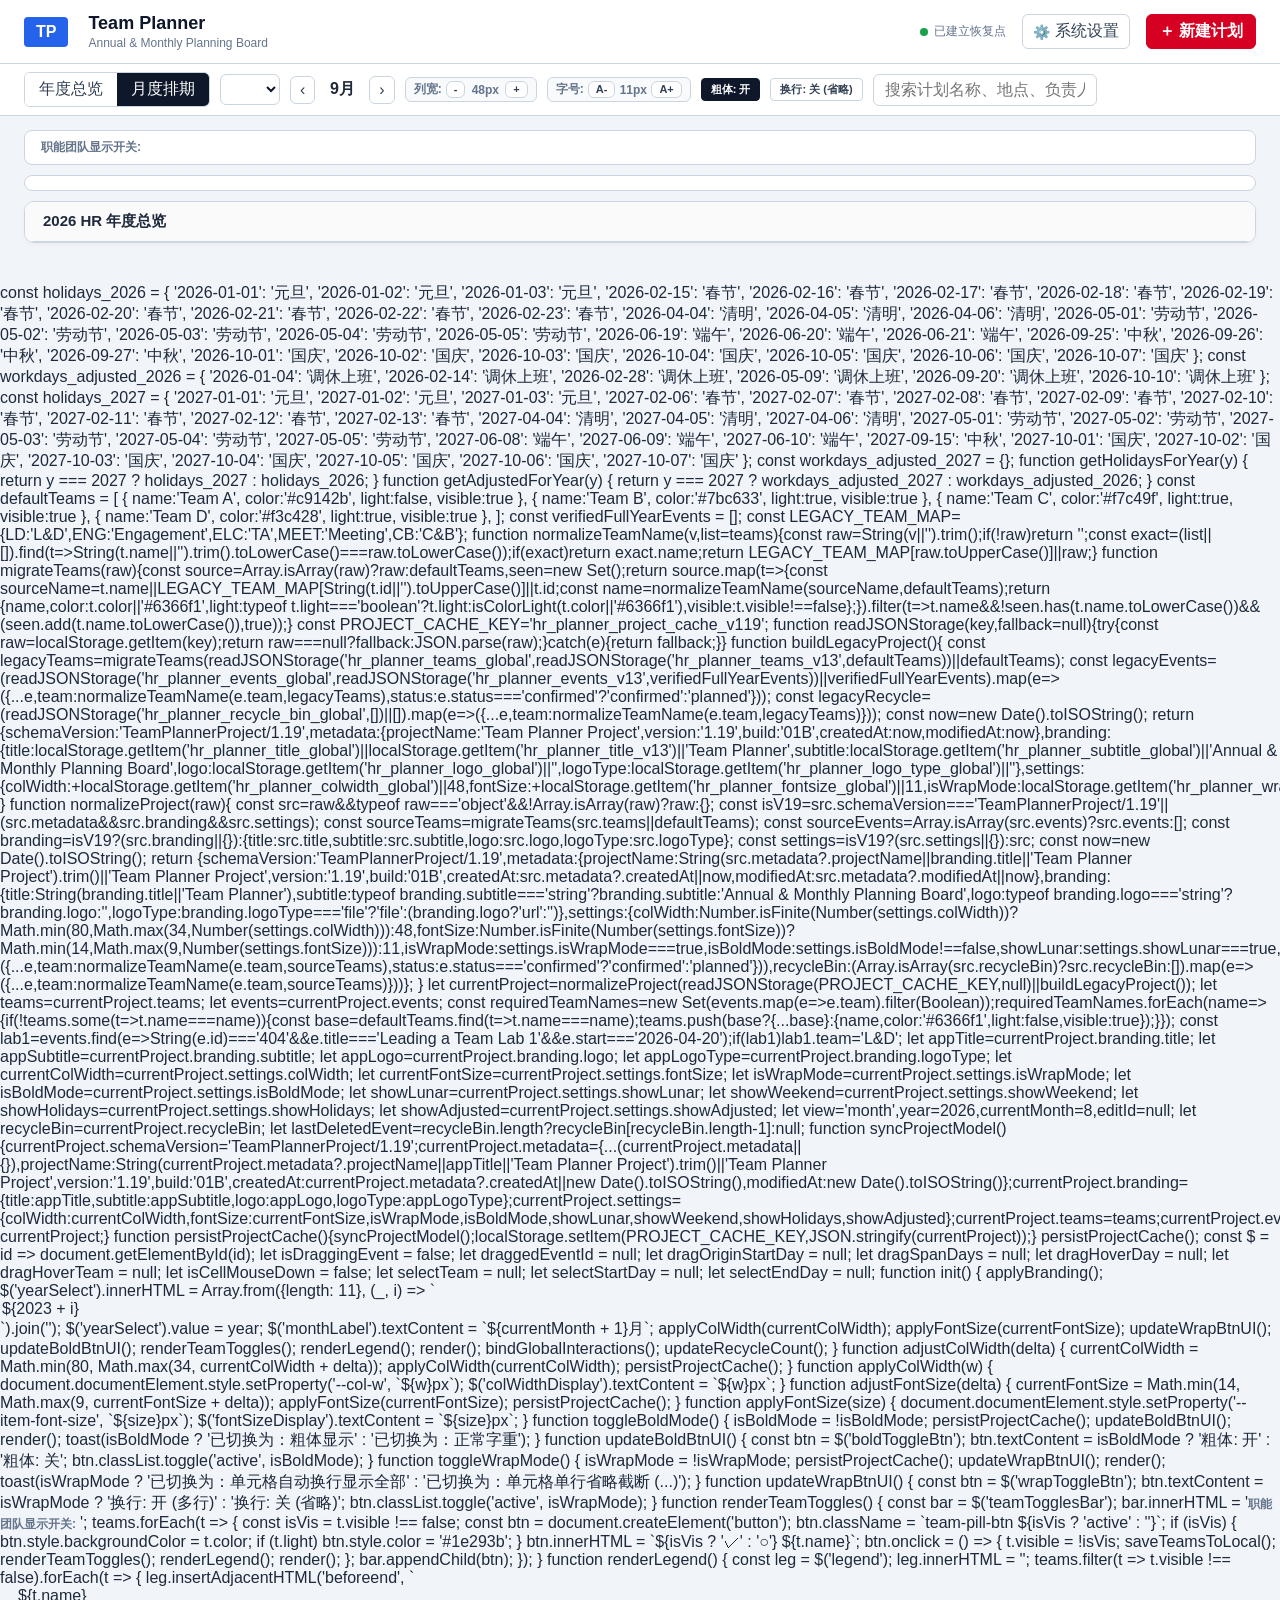
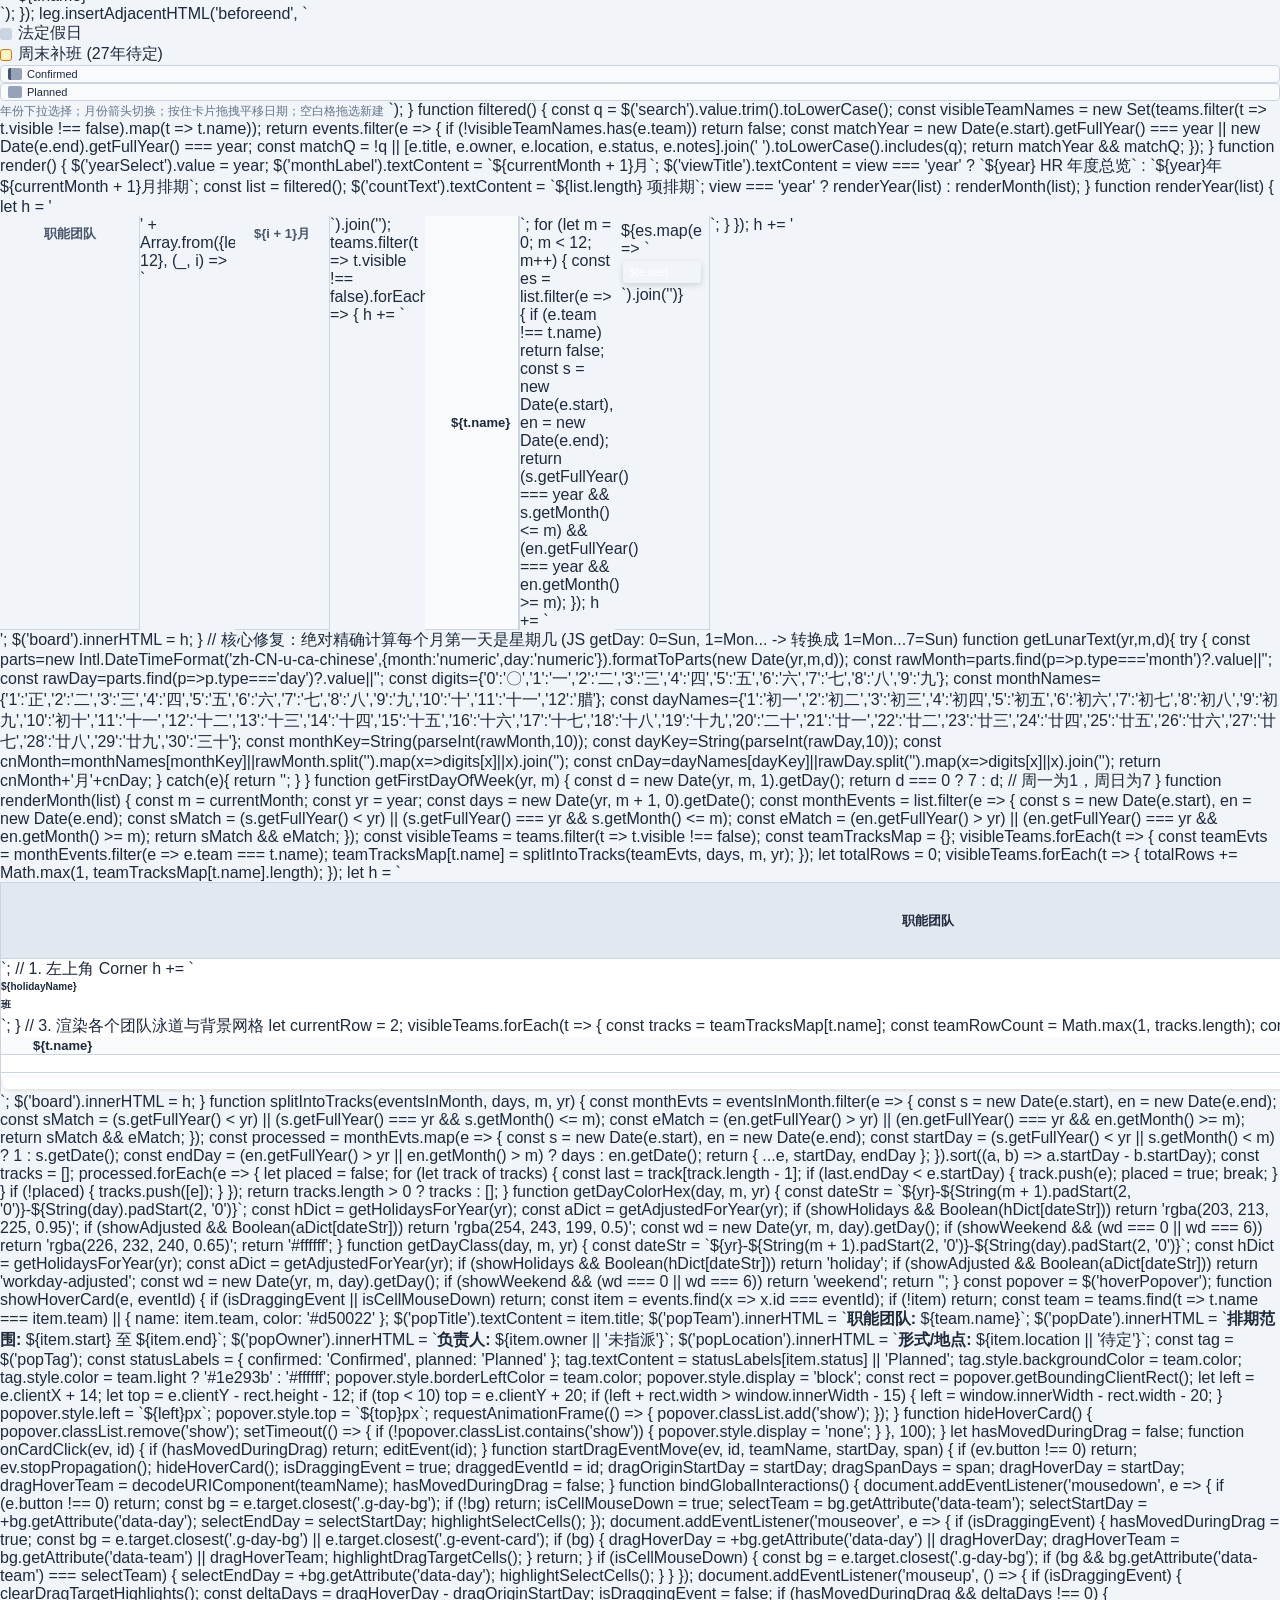
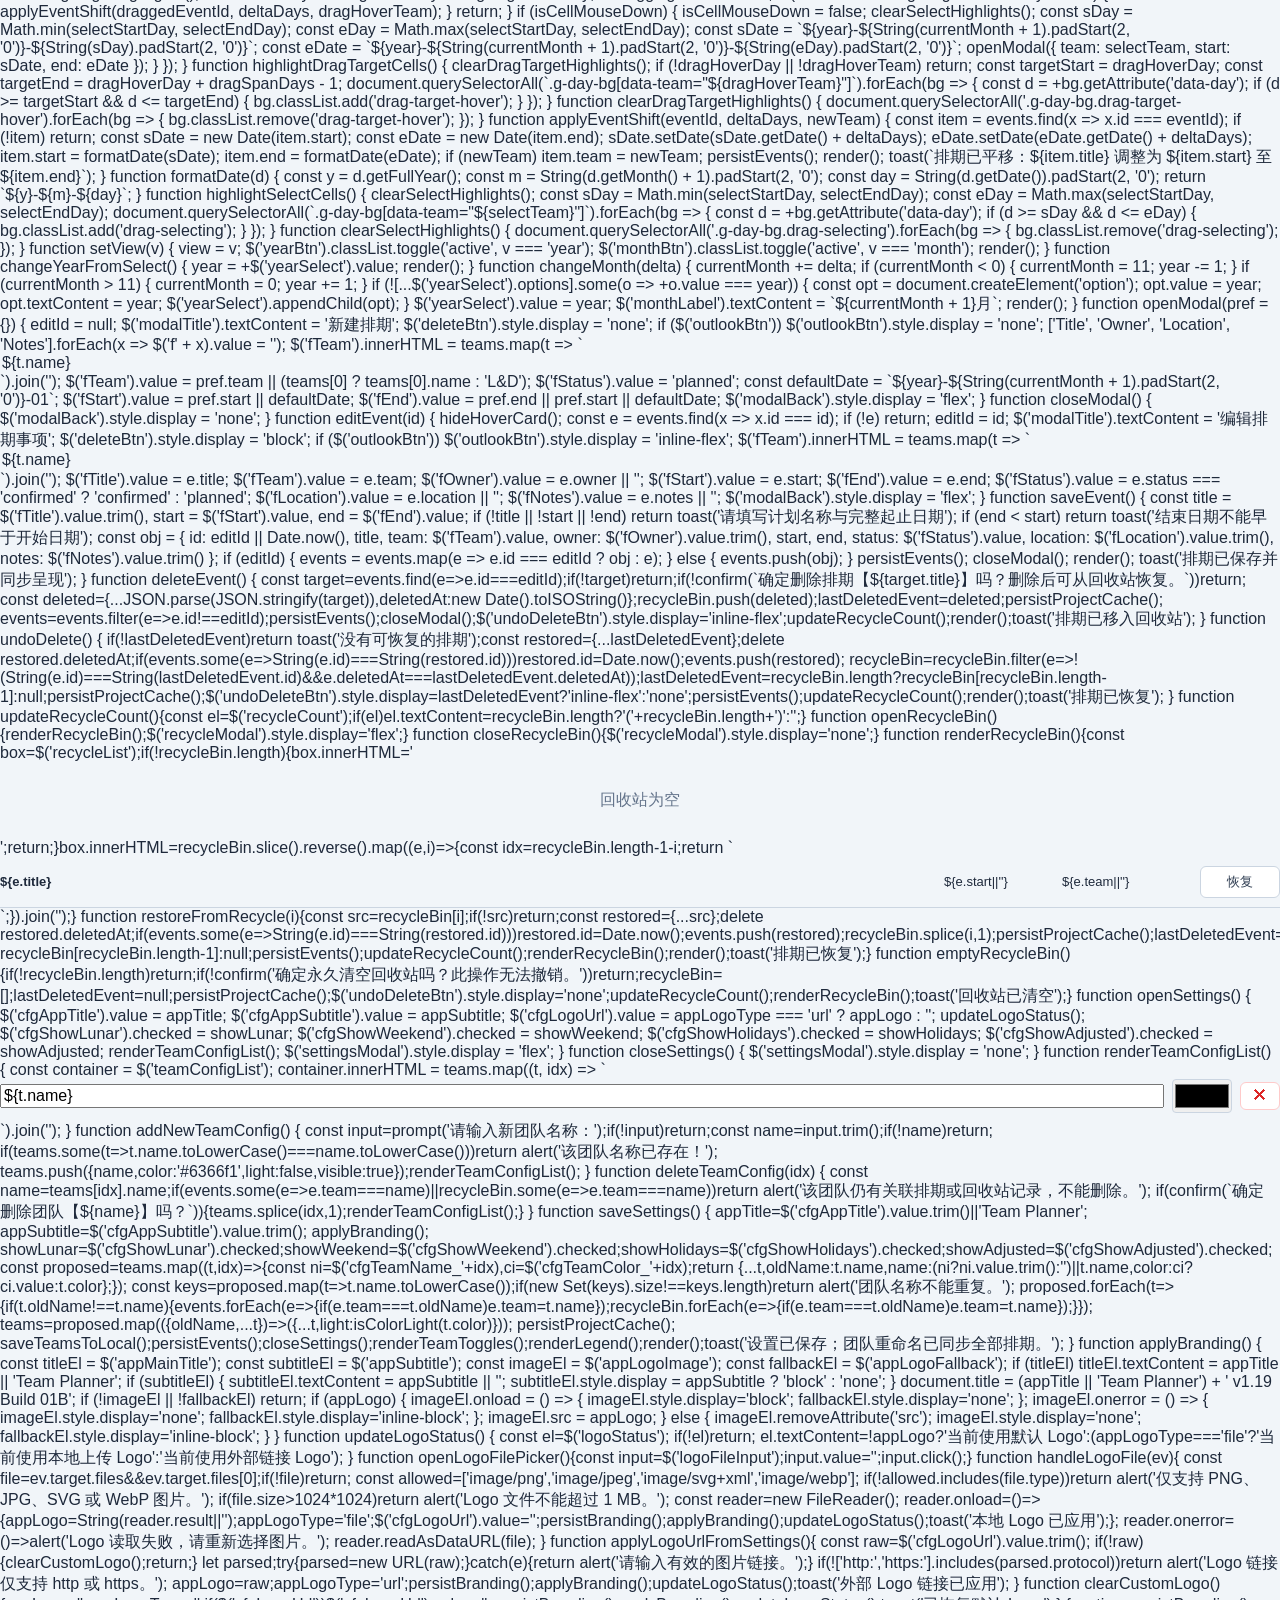
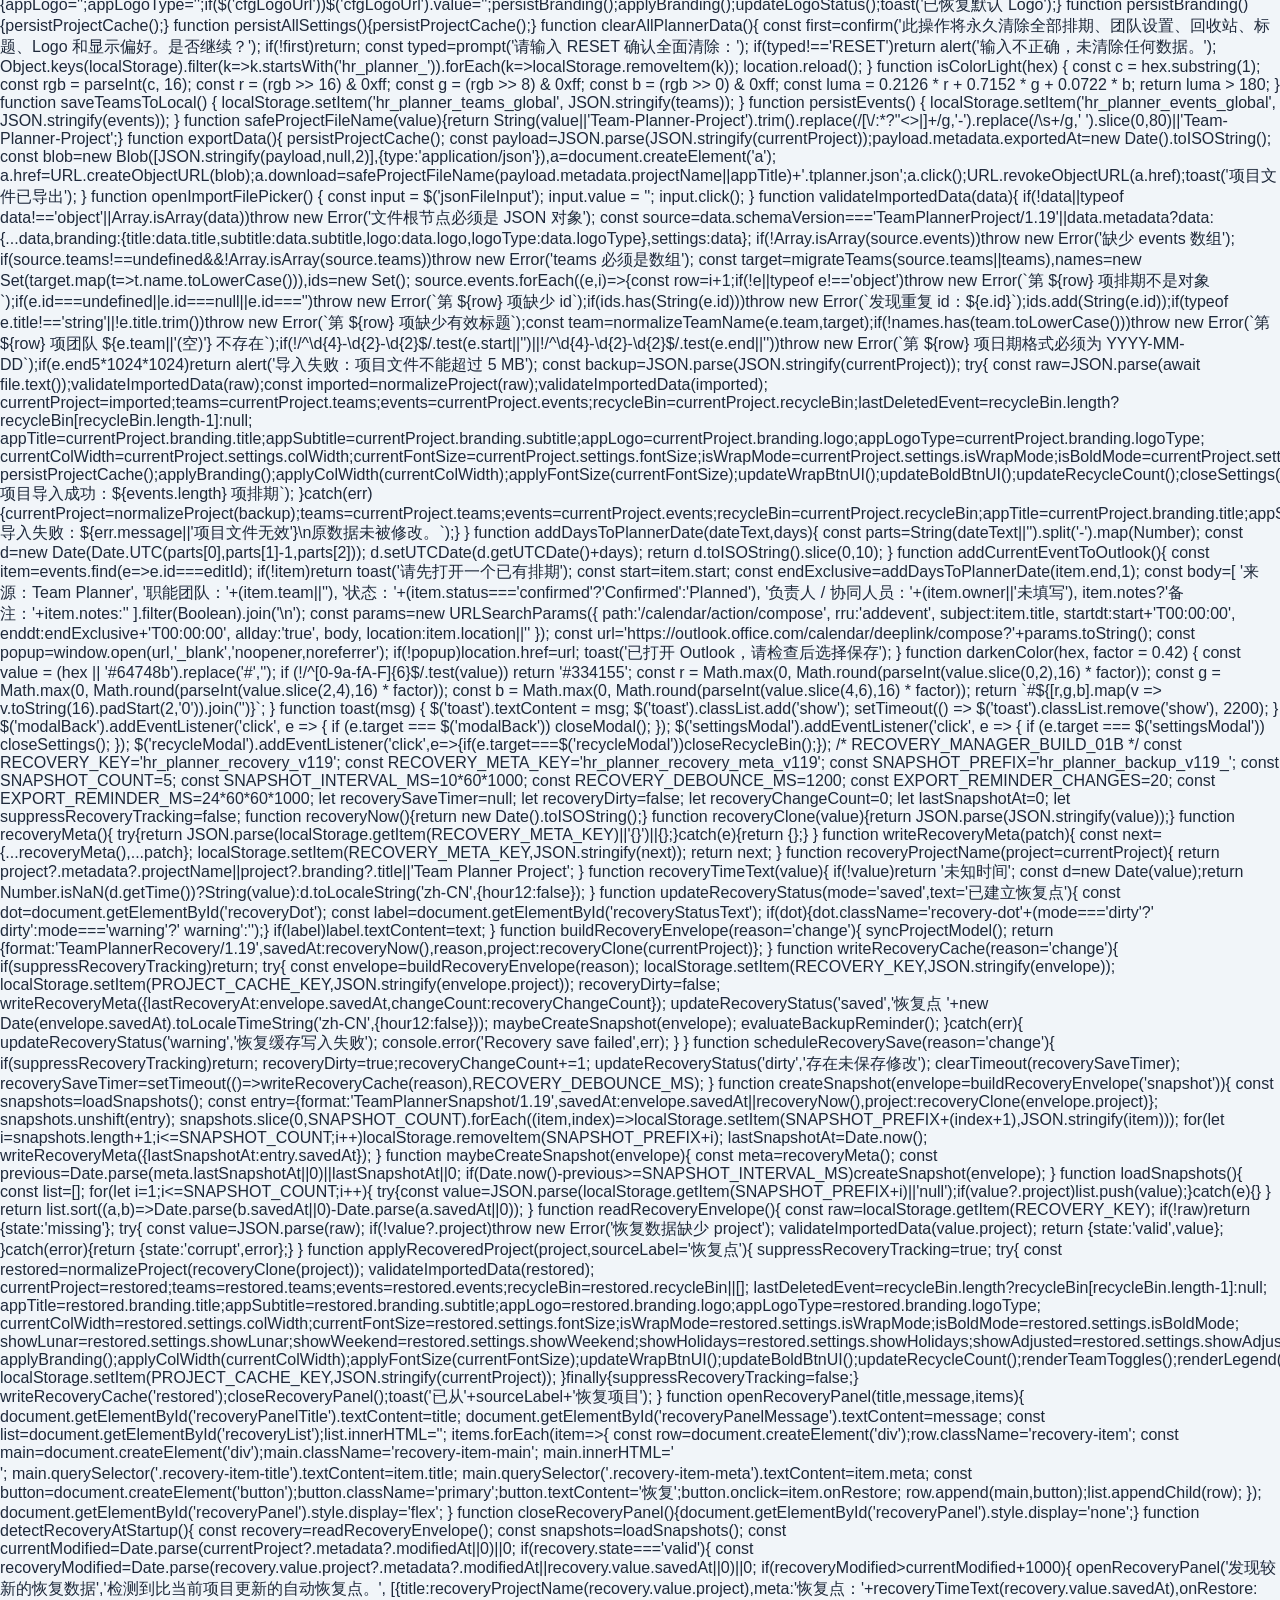
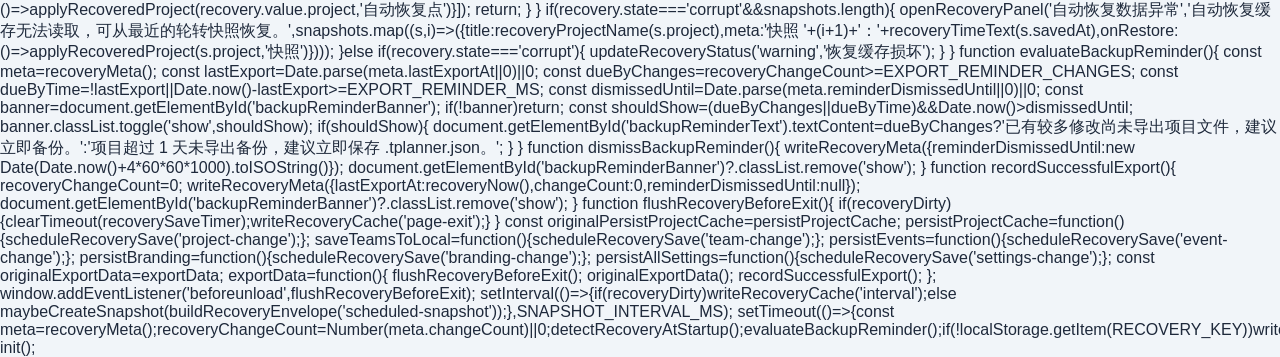
==== index_v1.19_build01b.html @ bd6501ac "chore: extract styles and scripts to styles.css and app.js; prepare incremental migration" ====
<!DOCTYPE html>
<html lang="zh-CN">
<head>
<meta charset="UTF-8" />
<meta name="viewport" content="width=device-width, initial-scale=1.0" />
<title>Team Planner v1.19 Build 01B</title>
  <link rel="stylesheet" href="styles.css">
</head>
<body>

<header>
  <div class="logo-box" id="appLogoBox">
    <img id="appLogoImage" alt="Planner Logo" style="display:none" />
    <span id="appLogoFallback" style="background:#2563eb;color:white;font-weight:800;padding:6px 12px;border-radius:4px">TP</span>
  </div>
  <div class="header-title-box">
    <div class="title" id="appMainTitle">Team Planner</div>
    <div class="subtitle" id="appSubtitle">Annual & Monthly Planning Board</div>
  </div>
  <div class="spacer"></div>
  <div class="recovery-status" id="recoveryStatus" title="浏览器恢复缓存状态">
    <span class="recovery-dot" id="recoveryDot"></span>
    <span id="recoveryStatusText">已建立恢复点</span>
  </div>
  <button id="undoDeleteBtn" class="icon-btn" onclick="undoDelete()" style="display:none">↩ 撤销删除</button>
  <button class="icon-btn" onclick="openSettings()"><span style="font-size:14px">⚙️</span> 系统设置</button>
  <button class="primary" onclick="openModal()">＋ 新建计划</button>
</header>

<div class="toolbar">
  <div class="seg">
    <button id="yearBtn" onclick="setView('year')">年度总览</button>
    <button id="monthBtn" class="active" onclick="setView('month')">月度排期</button>
  </div>
  <select id="yearSelect" class="year-select" onchange="changeYearFromSelect()"></select>
  <div class="nav-month">
    <button onclick="changeMonth(-1)" title="上一个月">‹</button>
    <span id="monthLabel">9月</span>
    <button onclick="changeMonth(1)" title="下一个月">›</button>
  </div>

  <!-- 1. 列宽微调 -->
  <div class="ctrl-pill" title="调整每天的列宽度">
    <span>列宽:</span>
    <button class="ctrl-btn" onclick="adjustColWidth(-4)">-</button>
    <span id="colWidthDisplay" style="min-width:32px;text-align:center">48px</span>
    <button class="ctrl-btn" onclick="adjustColWidth(4)">+</button>
  </div>

  <!-- 2. 字号微调 -->
  <div class="ctrl-pill" title="调整文字字号">
    <span>字号:</span>
    <button class="ctrl-btn" onclick="adjustFontSize(-1)">A-</button>
    <span id="fontSizeDisplay" style="min-width:28px;text-align:center">11px</span>
    <button class="ctrl-btn" onclick="adjustFontSize(1)">A+</button>
  </div>

  <!-- 3. 粗体开关 -->
  <button id="boldToggleBtn" class="toggle-btn active" onclick="toggleBoldMode()" title="切换排期文字粗体或正常字重">
    粗体: 开
  </button>

  <!-- 4. 换行模式开关 -->
  <button id="wrapToggleBtn" class="toggle-btn" onclick="toggleWrapMode()" title="切换单行省略截断还是多行完整显示">
    换行: 关 (省略)
  </button>

  <input id="search" class="search" placeholder="搜索计划名称、地点、负责人……" oninput="render()" />
  <div class="spacer"></div>
</div>

<div class="recovery-banner" id="backupReminderBanner">
  <span id="backupReminderText">建议导出项目文件，防止清理浏览器数据后无法恢复。</span>
  <button type="button" onclick="exportData()">立即备份</button>
  <button type="button" onclick="dismissBackupReminder()">稍后提醒</button>
</div>
<main>
  <div class="team-toggles-bar" id="teamTogglesBar">
    <span class="toggle-title">职能团队显示开关:</span>
  </div>

  <div class="legend" id="legend"></div>

  <section class="card">
    <div class="card-head">
      <h2 id="viewTitle">2026 HR 年度总览</h2>
      <small id="countText"></small>
    </div>
    <div id="board"></div>
  </section>

</main>

<div id="hoverPopover">
  <div class="popover-title" id="popTitle"></div>
  <div class="popover-meta">
    <span id="popTeam"></span>
    <span id="popDate"></span>
    <span id="popOwner"></span>
    <span id="popLocation"></span>
    <div id="popTag" class="popover-tag"></div>
  </div>
</div>

<div class="modal-back" id="modalBack">
  <div class="modal">
    <h3 id="modalTitle">新建排期</h3>
    <div class="form-grid">
      <div class="field full"><label>事项名称 *</label><input id="fTitle" placeholder="如 Training Plan A" /></div>
      <div class="field"><label>职能团队 *</label><select id="fTeam"></select></div>
      <div class="field"><label>负责人 / 协同人员 (悬停气泡中查看)</label><input id="fOwner" placeholder="如 张三 / 李四 / John" /></div>
      <div class="field"><label>开始日期 *</label><input id="fStart" type="date" /></div>
      <div class="field"><label>结束日期 *</label><input id="fEnd" type="date" /></div>
      <div class="field"><label>状态</label>
        <select id="fStatus">
          <option value="planned">Planned</option>
          <option value="confirmed">Confirmed</option>
        </select>
      </div>
      <div class="field"><label>地点 / 形式</label><input id="fLocation" placeholder="Office / Virtual" /></div>
      <div class="field full"><label>备注详细</label><textarea id="fNotes" rows="3" placeholder="添加补充说明..."></textarea></div>
    </div>
    <div class="actions">
      <button id="deleteBtn" class="danger" onclick="deleteEvent()" style="margin-right:auto;display:none">删除此排期</button>
      <button id="outlookBtn" onclick="addCurrentEventToOutlook()" style="display:none">📅 添加到 Outlook</button>
      <button onclick="closeModal()">取消</button>
      <button class="primary" onclick="saveEvent()">保存</button>
    </div>
  </div>
</div>

<div class="modal-back" id="settingsModal">
  <div class="modal" style="width:min(680px,94vw)">
    <h3>⚙️ 全局与团队设置中心</h3>
    
    <div class="settings-section">
      <div class="settings-title">基础配置</div>
      <div class="field full">
        <label>系统看板标题</label>
        <input id="cfgAppTitle" value="Team Planner" placeholder="例如 Team Planner" />
      </div>
      <div class="field full">
        <label>副标题</label>
        <input id="cfgAppSubtitle" value="Annual & Monthly Planning Board" placeholder="可留空" />
      </div>
      <div class="field full">
        <label>Logo 外部图片链接</label>
        <div style="display:flex;gap:8px;align-items:center">
          <input id="cfgLogoUrl" type="url" placeholder="https://example.com/logo.png" style="flex:1" />
          <button type="button" onclick="applyLogoUrlFromSettings()">应用链接</button>
        </div>
      </div>
      <div class="field full">
        <label>或上传本地 Logo（PNG / JPG / SVG / WebP，最大 1 MB）</label>
        <div style="display:flex;gap:8px;align-items:center;flex-wrap:wrap">
          <button type="button" onclick="openLogoFilePicker()">选择本地图片</button>
          <button type="button" onclick="clearCustomLogo()">恢复默认 Logo</button>
          <span id="logoStatus" style="font-size:12px;color:var(--muted)">当前使用默认 Logo</span>
          <input id="logoFileInput" type="file" accept="image/png,image/jpeg,image/svg+xml,image/webp" style="display:none" onchange="handleLogoFile(event)" />
        </div>
      </div>
    </div>

    <div class="settings-section">
      <div class="settings-title">日历增强配置</div>
      <label class="setting-check-row"><span>显示农历（月度视图）</span><input id="cfgShowLunar" type="checkbox" /></label>
      <label class="setting-check-row"><span>显示周末灰色背景</span><input id="cfgShowWeekend" type="checkbox" /></label>
      <label class="setting-check-row"><span>显示中国法定假日</span><input id="cfgShowHolidays" type="checkbox" /></label>
      <label class="setting-check-row"><span>显示调休工作日</span><input id="cfgShowAdjusted" type="checkbox" /></label>
    </div>
    <div class="settings-section">
      <div class="settings-title">职能团队管理 (可重命名团队、调整色彩)</div>
      <div id="teamConfigList"></div>
      <button onclick="addNewTeamConfig()" style="margin-top:8px;font-size:12px">＋ 添加新职能团队</button>
    </div>

    <div class="settings-section">
      <div class="settings-title">数据维护</div>
      <div style="display:flex;gap:10px;align-items:center;flex-wrap:wrap">
        <button onclick="exportData()">导出项目 (.tplanner.json)</button>
        <button onclick="openImportFilePicker()">导入项目 (.json / .tplanner.json)</button>
        <button onclick="openRecycleBin()">回收站 <span id="recycleCount"></span></button>
        <button class="danger" onclick="clearAllPlannerData()">全面清除数据 / 恢复初始状态</button>
        <input id="jsonFileInput" type="file" accept="application/json,.json,.tplanner.json" style="display:none" onchange="importJSONFile(event)" />
      </div>
    </div>
    <div class="settings-section">
      <div class="settings-title">版本更新</div>
      <div style="font-size:12px;color:var(--muted);line-height:1.7">
        <b>v1.19 Build 01B</b>：增加自动恢复、5 份轮转快照、备份提醒与恢复中心。
      </div>
    </div>
    <div class="actions">
      <button onclick="closeSettings()">取消</button>
      <button class="primary" onclick="saveSettings()">保存并生效</button>
    </div>
  </div>
</div>

<div class="modal-back" id="recycleModal"><div class="modal" style="width:min(760px,94vw)"><h3>🗑️ 排期回收站</h3><div id="recycleList"></div><div class="actions"><button class="danger" onclick="emptyRecycleBin()">清空回收站</button><button class="primary" onclick="closeRecycleBin()">关闭</button></div></div></div><div class="toast" id="toast"></div>
<div class="recovery-panel" id="recoveryPanel">
  <div class="recovery-dialog">
    <h3 id="recoveryPanelTitle">恢复中心</h3>
    <p id="recoveryPanelMessage"></p>
    <div id="recoveryList"></div>
    <div class="actions">
      <button id="recoveryIgnoreBtn" onclick="closeRecoveryPanel()">继续使用当前数据</button>
    </div>
  </div>
</div>

<!-- INLINE SCRIPT MOVED TO app.js -->
const holidays_2026 = {
  '2026-01-01': '元旦', '2026-01-02': '元旦', '2026-01-03': '元旦',
  '2026-02-15': '春节', '2026-02-16': '春节', '2026-02-17': '春节', '2026-02-18': '春节',
  '2026-02-19': '春节', '2026-02-20': '春节', '2026-02-21': '春节', '2026-02-22': '春节', '2026-02-23': '春节',
  '2026-04-04': '清明', '2026-04-05': '清明', '2026-04-06': '清明',
  '2026-05-01': '劳动节', '2026-05-02': '劳动节', '2026-05-03': '劳动节', '2026-05-04': '劳动节', '2026-05-05': '劳动节',
  '2026-06-19': '端午', '2026-06-20': '端午', '2026-06-21': '端午',
  '2026-09-25': '中秋', '2026-09-26': '中秋', '2026-09-27': '中秋',
  '2026-10-01': '国庆', '2026-10-02': '国庆', '2026-10-03': '国庆', '2026-10-04': '国庆',
  '2026-10-05': '国庆', '2026-10-06': '国庆', '2026-10-07': '国庆'
};

const workdays_adjusted_2026 = {
  '2026-01-04': '调休上班',
  '2026-02-14': '调休上班', '2026-02-28': '调休上班',
  '2026-05-09': '调休上班',
  '2026-09-20': '调休上班',
  '2026-10-10': '调休上班'
};

const holidays_2027 = {
  '2027-01-01': '元旦', '2027-01-02': '元旦', '2027-01-03': '元旦',
  '2027-02-06': '春节', '2027-02-07': '春节', '2027-02-08': '春节', '2027-02-09': '春节',
  '2027-02-10': '春节', '2027-02-11': '春节', '2027-02-12': '春节', '2027-02-13': '春节',
  '2027-04-04': '清明', '2027-04-05': '清明', '2027-04-06': '清明',
  '2027-05-01': '劳动节', '2027-05-02': '劳动节', '2027-05-03': '劳动节', '2027-05-04': '劳动节', '2027-05-05': '劳动节',
  '2027-06-08': '端午', '2027-06-09': '端午', '2027-06-10': '端午',
  '2027-09-15': '中秋',
  '2027-10-01': '国庆', '2027-10-02': '国庆', '2027-10-03': '国庆', '2027-10-04': '国庆',
  '2027-10-05': '国庆', '2027-10-06': '国庆', '2027-10-07': '国庆'
};

const workdays_adjusted_2027 = {};

function getHolidaysForYear(y) {
  return y === 2027 ? holidays_2027 : holidays_2026;
}
function getAdjustedForYear(y) {
  return y === 2027 ? workdays_adjusted_2027 : workdays_adjusted_2026;
}

const defaultTeams = [
  { name:'Team A', color:'#c9142b', light:false, visible:true },
  { name:'Team B', color:'#7bc633', light:true, visible:true },
  { name:'Team C', color:'#f7c49f', light:true, visible:true },
  { name:'Team D', color:'#f3c428', light:true, visible:true },
];

const verifiedFullYearEvents = [];

const LEGACY_TEAM_MAP={LD:'L&D',ENG:'Engagement',ELC:'TA',MEET:'Meeting',CB:'C&B'};
function normalizeTeamName(v,list=teams){const raw=String(v||'').trim();if(!raw)return '';const exact=(list||[]).find(t=>String(t.name||'').trim().toLowerCase()===raw.toLowerCase());if(exact)return exact.name;return LEGACY_TEAM_MAP[raw.toUpperCase()]||raw;}
function migrateTeams(raw){const source=Array.isArray(raw)?raw:defaultTeams,seen=new Set();return source.map(t=>{const sourceName=t.name||LEGACY_TEAM_MAP[String(t.id||'').toUpperCase()]||t.id;const name=normalizeTeamName(sourceName,defaultTeams);return {name,color:t.color||'#6366f1',light:typeof t.light==='boolean'?t.light:isColorLight(t.color||'#6366f1'),visible:t.visible!==false};}).filter(t=>t.name&&!seen.has(t.name.toLowerCase())&&(seen.add(t.name.toLowerCase()),true));}
const PROJECT_CACHE_KEY='hr_planner_project_cache_v119';
function readJSONStorage(key,fallback=null){try{const raw=localStorage.getItem(key);return raw===null?fallback:JSON.parse(raw);}catch(e){return fallback;}}
function buildLegacyProject(){
  const legacyTeams=migrateTeams(readJSONStorage('hr_planner_teams_global',readJSONStorage('hr_planner_teams_v13',defaultTeams))||defaultTeams);
  const legacyEvents=(readJSONStorage('hr_planner_events_global',readJSONStorage('hr_planner_events_v13',verifiedFullYearEvents))||verifiedFullYearEvents).map(e=>({...e,team:normalizeTeamName(e.team,legacyTeams),status:e.status==='confirmed'?'confirmed':'planned'}));
  const legacyRecycle=(readJSONStorage('hr_planner_recycle_bin_global',[])||[]).map(e=>({...e,team:normalizeTeamName(e.team,legacyTeams)}));
  const now=new Date().toISOString();
  return {schemaVersion:'TeamPlannerProject/1.19',metadata:{projectName:'Team Planner Project',version:'1.19',build:'01B',createdAt:now,modifiedAt:now},branding:{title:localStorage.getItem('hr_planner_title_global')||localStorage.getItem('hr_planner_title_v13')||'Team Planner',subtitle:localStorage.getItem('hr_planner_subtitle_global')||'Annual & Monthly Planning Board',logo:localStorage.getItem('hr_planner_logo_global')||'',logoType:localStorage.getItem('hr_planner_logo_type_global')||''},settings:{colWidth:+localStorage.getItem('hr_planner_colwidth_global')||48,fontSize:+localStorage.getItem('hr_planner_fontsize_global')||11,isWrapMode:localStorage.getItem('hr_planner_wrapmode_global')==='true',isBoldMode:localStorage.getItem('hr_planner_boldmode_global')!=='false',showLunar:localStorage.getItem('hr_planner_show_lunar_global')==='true',showWeekend:localStorage.getItem('hr_planner_show_weekend_global')!=='false',showHolidays:localStorage.getItem('hr_planner_show_holidays_global')!=='false',showAdjusted:localStorage.getItem('hr_planner_show_adjusted_global')!=='false'},teams:legacyTeams,events:legacyEvents,recycleBin:legacyRecycle};
}
function normalizeProject(raw){
  const src=raw&&typeof raw==='object'&&!Array.isArray(raw)?raw:{};
  const isV19=src.schemaVersion==='TeamPlannerProject/1.19'||(src.metadata&&src.branding&&src.settings);
  const sourceTeams=migrateTeams(src.teams||defaultTeams);
  const sourceEvents=Array.isArray(src.events)?src.events:[];
  const branding=isV19?(src.branding||{}):{title:src.title,subtitle:src.subtitle,logo:src.logo,logoType:src.logoType};
  const settings=isV19?(src.settings||{}):src;
  const now=new Date().toISOString();
  return {schemaVersion:'TeamPlannerProject/1.19',metadata:{projectName:String(src.metadata?.projectName||branding.title||'Team Planner Project').trim()||'Team Planner Project',version:'1.19',build:'01B',createdAt:src.metadata?.createdAt||now,modifiedAt:src.metadata?.modifiedAt||now},branding:{title:String(branding.title||'Team Planner'),subtitle:typeof branding.subtitle==='string'?branding.subtitle:'Annual & Monthly Planning Board',logo:typeof branding.logo==='string'?branding.logo:'',logoType:branding.logoType==='file'?'file':(branding.logo?'url':'')},settings:{colWidth:Number.isFinite(Number(settings.colWidth))?Math.min(80,Math.max(34,Number(settings.colWidth))):48,fontSize:Number.isFinite(Number(settings.fontSize))?Math.min(14,Math.max(9,Number(settings.fontSize))):11,isWrapMode:settings.isWrapMode===true,isBoldMode:settings.isBoldMode!==false,showLunar:settings.showLunar===true,showWeekend:settings.showWeekend!==false,showHolidays:settings.showHolidays!==false,showAdjusted:settings.showAdjusted!==false},teams:sourceTeams,events:sourceEvents.map(e=>({...e,team:normalizeTeamName(e.team,sourceTeams),status:e.status==='confirmed'?'confirmed':'planned'})),recycleBin:(Array.isArray(src.recycleBin)?src.recycleBin:[]).map(e=>({...e,team:normalizeTeamName(e.team,sourceTeams)}))};
}
let currentProject=normalizeProject(readJSONStorage(PROJECT_CACHE_KEY,null)||buildLegacyProject());
let teams=currentProject.teams;
let events=currentProject.events;
const requiredTeamNames=new Set(events.map(e=>e.team).filter(Boolean));requiredTeamNames.forEach(name=>{if(!teams.some(t=>t.name===name)){const base=defaultTeams.find(t=>t.name===name);teams.push(base?{...base}:{name,color:'#6366f1',light:false,visible:true});}});
const lab1=events.find(e=>String(e.id)==='404'&&e.title==='Leading a Team Lab 1'&&e.start==='2026-04-20');if(lab1)lab1.team='L&D';
let appTitle=currentProject.branding.title;
let appSubtitle=currentProject.branding.subtitle;
let appLogo=currentProject.branding.logo;
let appLogoType=currentProject.branding.logoType;
let currentColWidth=currentProject.settings.colWidth;
let currentFontSize=currentProject.settings.fontSize;
let isWrapMode=currentProject.settings.isWrapMode;
let isBoldMode=currentProject.settings.isBoldMode;
let showLunar=currentProject.settings.showLunar;
let showWeekend=currentProject.settings.showWeekend;
let showHolidays=currentProject.settings.showHolidays;
let showAdjusted=currentProject.settings.showAdjusted;
let view='month',year=2026,currentMonth=8,editId=null;
let recycleBin=currentProject.recycleBin;
let lastDeletedEvent=recycleBin.length?recycleBin[recycleBin.length-1]:null;
function syncProjectModel(){currentProject.schemaVersion='TeamPlannerProject/1.19';currentProject.metadata={...(currentProject.metadata||{}),projectName:String(currentProject.metadata?.projectName||appTitle||'Team Planner Project').trim()||'Team Planner Project',version:'1.19',build:'01B',createdAt:currentProject.metadata?.createdAt||new Date().toISOString(),modifiedAt:new Date().toISOString()};currentProject.branding={title:appTitle,subtitle:appSubtitle,logo:appLogo,logoType:appLogoType};currentProject.settings={colWidth:currentColWidth,fontSize:currentFontSize,isWrapMode,isBoldMode,showLunar,showWeekend,showHolidays,showAdjusted};currentProject.teams=teams;currentProject.events=events;currentProject.recycleBin=recycleBin;return currentProject;}
function persistProjectCache(){syncProjectModel();localStorage.setItem(PROJECT_CACHE_KEY,JSON.stringify(currentProject));}
persistProjectCache();

const $ = id => document.getElementById(id);

let isDraggingEvent = false;
let draggedEventId = null;
let dragOriginStartDay = null;
let dragSpanDays = null;
let dragHoverDay = null;
let dragHoverTeam = null;

let isCellMouseDown = false;
let selectTeam = null;
let selectStartDay = null;
let selectEndDay = null;

function init() {
  applyBranding();
  $('yearSelect').innerHTML = Array.from({length: 11}, (_, i) => `<option value="${2023 + i}">${2023 + i}</option>`).join('');
  $('yearSelect').value = year;
  $('monthLabel').textContent = `${currentMonth + 1}月`;
  applyColWidth(currentColWidth);
  applyFontSize(currentFontSize);
  updateWrapBtnUI();
  updateBoldBtnUI();
  renderTeamToggles();
  renderLegend();
  render();
  bindGlobalInteractions();
  updateRecycleCount();
}

function adjustColWidth(delta) {
  currentColWidth = Math.min(80, Math.max(34, currentColWidth + delta));
  applyColWidth(currentColWidth);
  persistProjectCache();
}
function applyColWidth(w) {
  document.documentElement.style.setProperty('--col-w', `${w}px`);
  $('colWidthDisplay').textContent = `${w}px`;
}

function adjustFontSize(delta) {
  currentFontSize = Math.min(14, Math.max(9, currentFontSize + delta));
  applyFontSize(currentFontSize);
  persistProjectCache();
}
function applyFontSize(size) {
  document.documentElement.style.setProperty('--item-font-size', `${size}px`);
  $('fontSizeDisplay').textContent = `${size}px`;
}

function toggleBoldMode() {
  isBoldMode = !isBoldMode;
  persistProjectCache();
  updateBoldBtnUI();
  render();
  toast(isBoldMode ? '已切换为：粗体显示' : '已切换为：正常字重');
}
function updateBoldBtnUI() {
  const btn = $('boldToggleBtn');
  btn.textContent = isBoldMode ? '粗体: 开' : '粗体: 关';
  btn.classList.toggle('active', isBoldMode);
}

function toggleWrapMode() {
  isWrapMode = !isWrapMode;
  persistProjectCache();
  updateWrapBtnUI();
  render();
  toast(isWrapMode ? '已切换为：单元格自动换行显示全部' : '已切换为：单元格单行省略截断 (...)');
}
function updateWrapBtnUI() {
  const btn = $('wrapToggleBtn');
  btn.textContent = isWrapMode ? '换行: 开 (多行)' : '换行: 关 (省略)';
  btn.classList.toggle('active', isWrapMode);
}

function renderTeamToggles() {
  const bar = $('teamTogglesBar');
  bar.innerHTML = '<span class="toggle-title">职能团队显示开关:</span>';
  teams.forEach(t => {
    const isVis = t.visible !== false;
    const btn = document.createElement('button');
    btn.className = `team-pill-btn ${isVis ? 'active' : ''}`;
    if (isVis) {
      btn.style.backgroundColor = t.color;
      if (t.light) btn.style.color = '#1e293b';
    }
    btn.innerHTML = `<span class="check-icon">${isVis ? '✓' : '○'}</span> ${t.name}`;
    btn.onclick = () => {
      t.visible = !isVis;
      saveTeamsToLocal();
      renderTeamToggles();
      renderLegend();
      render();
    };
    bar.appendChild(btn);
  });
}

function renderLegend() {
  const leg = $('legend');
  leg.innerHTML = '';
  teams.filter(t => t.visible !== false).forEach(t => {
    leg.insertAdjacentHTML('beforeend', `<span class="legend-item"><i class="dot" style="background:${t.color}"></i>${t.name}</span>`);
  });
  leg.insertAdjacentHTML('beforeend', `
    <span class="legend-item"><i class="dot" style="background:var(--holiday-bg)"></i>法定假日</span>
    <span class="legend-item"><i class="dot" style="background:var(--adjusted-workday);border:1px solid #d97706"></i>周末补班 (27年待定)</span>
    <span class="status-legend-item"><span class="status-box" style="border-left:3px solid #475569"></span>Confirmed</span>
    <span class="status-legend-item"><span class="status-box" style="border-left:4px solid transparent"></span>Planned</span>
    <span class="hint">年份下拉选择；月份箭头切换；按住卡片拖拽平移日期；空白格拖选新建</span>
  `);
}

function filtered() {
  const q = $('search').value.trim().toLowerCase();
  const visibleTeamNames = new Set(teams.filter(t => t.visible !== false).map(t => t.name));

  return events.filter(e => {
    if (!visibleTeamNames.has(e.team)) return false;
    const matchYear = new Date(e.start).getFullYear() === year || new Date(e.end).getFullYear() === year;
    const matchQ = !q || [e.title, e.owner, e.location, e.status, e.notes].join(' ').toLowerCase().includes(q);
    return matchYear && matchQ;
  });
}

function render() {
  $('yearSelect').value = year;
  $('monthLabel').textContent = `${currentMonth + 1}月`;
  $('viewTitle').textContent = view === 'year' ? `${year} HR 年度总览` : `${year}年 ${currentMonth + 1}月排期`;
  const list = filtered();
  $('countText').textContent = `${list.length} 项排期`;

  view === 'year' ? renderYear(list) : renderMonth(list);
}

function renderYear(list) {
  let h = '<div class="scroll"><div class="year-grid"><div class="cell headcell">职能团队</div>' +
    Array.from({length: 12}, (_, i) => `<div class="cell headcell">${i + 1}月</div>`).join('');
  
  teams.filter(t => t.visible !== false).forEach(t => {
    h += `<div class="cell teamcell"><i class="dot" style="background:${t.color}"></i>${t.name}</div>`;
    for (let m = 0; m < 12; m++) {
      const es = list.filter(e => {
        if (e.team !== t.name) return false;
        const s = new Date(e.start), en = new Date(e.end);
        return (s.getFullYear() === year && s.getMonth() <= m) && (en.getFullYear() === year && en.getMonth() >= m);
      });
      h += `<div class="cell">${es.map(e => `
        <div class="event-pill ${t.light ? 'light' : ''} status-${e.status || 'confirmed'} ${isBoldMode ? 'font-bold-mode' : 'font-normal-mode'}" style="background:${t.color};--confirmed-border:${darkenColor(t.color, 0.42)}" 
             onclick="editEvent(${e.id})" 
             onmouseenter="showHoverCard(event, ${e.id})"
             onmouseleave="hideHoverCard()">
          ${e.title}
        </div>`).join('')}</div>`;
    }
  });
  h += '</div></div>';
  $('board').innerHTML = h;
}

// 核心修复：绝对精确计算每个月第一天是星期几 (JS getDay: 0=Sun, 1=Mon... -> 转换成 1=Mon...7=Sun)
function getLunarText(yr,m,d){
  try {
    const parts=new Intl.DateTimeFormat('zh-CN-u-ca-chinese',{month:'numeric',day:'numeric'}).formatToParts(new Date(yr,m,d));
    const rawMonth=parts.find(p=>p.type==='month')?.value||'';
    const rawDay=parts.find(p=>p.type==='day')?.value||'';
    const digits={'0':'〇','1':'一','2':'二','3':'三','4':'四','5':'五','6':'六','7':'七','8':'八','9':'九'};
    const monthNames={'1':'正','2':'二','3':'三','4':'四','5':'五','6':'六','7':'七','8':'八','9':'九','10':'十','11':'十一','12':'腊'};
    const dayNames={'1':'初一','2':'初二','3':'初三','4':'初四','5':'初五','6':'初六','7':'初七','8':'初八','9':'初九','10':'初十','11':'十一','12':'十二','13':'十三','14':'十四','15':'十五','16':'十六','17':'十七','18':'十八','19':'十九','20':'二十','21':'廿一','22':'廿二','23':'廿三','24':'廿四','25':'廿五','26':'廿六','27':'廿七','28':'廿八','29':'廿九','30':'三十'};
    const monthKey=String(parseInt(rawMonth,10));
    const dayKey=String(parseInt(rawDay,10));
    const cnMonth=monthNames[monthKey]||rawMonth.split('').map(x=>digits[x]||x).join('');
    const cnDay=dayNames[dayKey]||rawDay.split('').map(x=>digits[x]||x).join('');
    return cnMonth+'月'+cnDay;
  } catch(e){ return ''; }
}
function getFirstDayOfWeek(yr, m) {
  const d = new Date(yr, m, 1).getDay();
  return d === 0 ? 7 : d; // 周一为1，周日为7
}

function renderMonth(list) {
  const m = currentMonth;
  const yr = year;
  const days = new Date(yr, m + 1, 0).getDate();
  const monthEvents = list.filter(e => {
    const s = new Date(e.start), en = new Date(e.end);
    const sMatch = (s.getFullYear() < yr) || (s.getFullYear() === yr && s.getMonth() <= m);
    const eMatch = (en.getFullYear() > yr) || (en.getFullYear() === yr && en.getMonth() >= m);
    return sMatch && eMatch;
  });

  const visibleTeams = teams.filter(t => t.visible !== false);

  const teamTracksMap = {};
  visibleTeams.forEach(t => {
    const teamEvts = monthEvents.filter(e => e.team === t.name);
    teamTracksMap[t.name] = splitIntoTracks(teamEvts, days, m, yr);
  });

  let totalRows = 0;
  visibleTeams.forEach(t => {
    totalRows += Math.max(1, teamTracksMap[t.name].length);
  });

  let h = `<div class="month-wrap"><div class="grid-calendar" style="--total-days: ${days}; grid-template-rows: 76px repeat(${totalRows}, minmax(46px, auto));">`;

  // 1. 左上角 Corner
  h += `<div class="g-cell g-corner">职能团队</div>`;

  // 2. 日期表头 (1 ~ days)
  for (let d = 1; d <= days; d++) {
    const dateStr = `${yr}-${String(m + 1).padStart(2, '0')}-${String(d).padStart(2, '0')}`;
    const hDict = getHolidaysForYear(yr);
    const aDict = getAdjustedForYear(yr);
    const holidayName = hDict[dateStr];
    const adjustedText = aDict[dateStr];

    const wd = new Date(yr, m, d).getDay();
    const isWk = (wd === 0 || wd === 6);

    let cls = '';
    let badge = '';
    if (holidayName && showHolidays) {
      cls = 'holiday';
      badge = `<span class="day-badge">${holidayName}</span>`;
    } else if (adjustedText && showAdjusted) {
      cls = 'workday-adjusted';
      badge = `<span class="day-badge">班</span>`;
    } else if (isWk && showWeekend) {
      cls = 'weekend';
    }

    h += `<div class="g-cell g-day-th ${cls}" style="grid-column: ${d + 1}; grid-row: 1;">
      <b>${d}</b>
      <span>${['日','一','二','三','四','五','六'][wd]}</span>
      ${badge}
      ${showLunar ? `<span class="lunar-label">${getLunarText(yr,m,d)}</span>` : ''}
    </div>`;
  }

  // 3. 渲染各个团队泳道与背景网格
  let currentRow = 2;
  visibleTeams.forEach(t => {
    const tracks = teamTracksMap[t.name];
    const teamRowCount = Math.max(1, tracks.length);
    const startRow = currentRow;
    const endRow = currentRow + teamRowCount;

    h += `<div class="g-cell g-team-label" style="grid-column: 1; grid-row: ${startRow} / ${endRow};">
      <i class="dot" style="background:${t.color}"></i>
      <span>${t.name}</span>
    </div>`;

    for (let d = 1; d <= days; d++) {
      const cls = getDayClass(d, m, yr);
      for (let r = 0; r < teamRowCount; r++) {
        h += `<div class="g-cell g-day-bg ${cls}" 
                   style="grid-column: ${d + 1}; grid-row: ${startRow + r};"
                   data-team="${t.name}"
                   data-day="${d}"></div>`;
      }
    }

    tracks.forEach((trackEvents, rIdx) => {
      const rNum = startRow + rIdx;
      trackEvents.forEach(item => {
        const gridColStart = item.startDay + 1;
        const gridColEnd = item.endDay + 2;
        const statusClass = `status-${item.status || 'confirmed'}`;
        const boldClass = isBoldMode ? 'font-bold-mode' : 'font-normal-mode';

        h += `
          <div class="g-event-card ${t.light ? 'light' : ''} ${statusClass} ${boldClass}" 
               style="background: ${t.color}; --confirmed-border:${darkenColor(t.color, 0.42)}; grid-column: ${gridColStart} / ${gridColEnd}; grid-row: ${rNum};"
               onclick="onCardClick(event, ${item.id})"
               onmouseenter="showHoverCard(event, ${item.id})"
               onmouseleave="hideHoverCard()"
               data-event-id="${item.id}"
               onmousedown="startDragEventMove(event, ${item.id}, encodeURIComponent('${t.name}'), ${item.startDay}, ${item.endDay - item.startDay + 1})">
            <div class="event-text ${isWrapMode ? 'wrap-mode' : 'ellipsis-mode'}">
              ${item.title}
            </div>
          </div>
        `;
      });
    });

    currentRow = endRow;
  });

  h += `</div></div>`;
  $('board').innerHTML = h;
}

function splitIntoTracks(eventsInMonth, days, m, yr) {
  const monthEvts = eventsInMonth.filter(e => {
    const s = new Date(e.start), en = new Date(e.end);
    const sMatch = (s.getFullYear() < yr) || (s.getFullYear() === yr && s.getMonth() <= m);
    const eMatch = (en.getFullYear() > yr) || (en.getFullYear() === yr && en.getMonth() >= m);
    return sMatch && eMatch;
  });

  const processed = monthEvts.map(e => {
    const s = new Date(e.start), en = new Date(e.end);
    const startDay = (s.getFullYear() < yr || s.getMonth() < m) ? 1 : s.getDate();
    const endDay = (en.getFullYear() > yr || en.getMonth() > m) ? days : en.getDate();
    return { ...e, startDay, endDay };
  }).sort((a, b) => a.startDay - b.startDay);

  const tracks = [];
  processed.forEach(e => {
    let placed = false;
    for (let track of tracks) {
      const last = track[track.length - 1];
      if (last.endDay < e.startDay) {
        track.push(e);
        placed = true;
        break;
      }
    }
    if (!placed) {
      tracks.push([e]);
    }
  });

  return tracks.length > 0 ? tracks : [];
}

function getDayColorHex(day, m, yr) {
  const dateStr = `${yr}-${String(m + 1).padStart(2, '0')}-${String(day).padStart(2, '0')}`;
  const hDict = getHolidaysForYear(yr);
  const aDict = getAdjustedForYear(yr);

  if (showHolidays && Boolean(hDict[dateStr])) return 'rgba(203, 213, 225, 0.95)';
  if (showAdjusted && Boolean(aDict[dateStr])) return 'rgba(254, 243, 199, 0.5)';

  const wd = new Date(yr, m, day).getDay();
  if (showWeekend && (wd === 0 || wd === 6)) return 'rgba(226, 232, 240, 0.65)';

  return '#ffffff';
}

function getDayClass(day, m, yr) {
  const dateStr = `${yr}-${String(m + 1).padStart(2, '0')}-${String(day).padStart(2, '0')}`;
  const hDict = getHolidaysForYear(yr);
  const aDict = getAdjustedForYear(yr);

  if (showHolidays && Boolean(hDict[dateStr])) return 'holiday';
  if (showAdjusted && Boolean(aDict[dateStr])) return 'workday-adjusted';

  const wd = new Date(yr, m, day).getDay();
  if (showWeekend && (wd === 0 || wd === 6)) return 'weekend';
  return '';
}

const popover = $('hoverPopover');

function showHoverCard(e, eventId) {
  if (isDraggingEvent || isCellMouseDown) return;
  const item = events.find(x => x.id === eventId);
  if (!item) return;

  const team = teams.find(t => t.name === item.team) || { name: item.team, color: '#d50022' };

  $('popTitle').textContent = item.title;
  $('popTeam').innerHTML = `<b>职能团队:</b> ${team.name}`;
  $('popDate').innerHTML = `<b>排期范围:</b> ${item.start} 至 ${item.end}`;
  $('popOwner').innerHTML = `<b>负责人:</b> ${item.owner || '未指派'}`;
  $('popLocation').innerHTML = `<b>形式/地点:</b> ${item.location || '待定'}`;

  const tag = $('popTag');
  const statusLabels = { confirmed: 'Confirmed', planned: 'Planned' };
  tag.textContent = statusLabels[item.status] || 'Planned';
  tag.style.backgroundColor = team.color;
  tag.style.color = team.light ? '#1e293b' : '#ffffff';

  popover.style.borderLeftColor = team.color;
  popover.style.display = 'block';

  const rect = popover.getBoundingClientRect();
  let left = e.clientX + 14;
  let top = e.clientY - rect.height - 12;

  if (top < 10) top = e.clientY + 20;
  if (left + rect.width > window.innerWidth - 15) {
    left = window.innerWidth - rect.width - 20;
  }

  popover.style.left = `${left}px`;
  popover.style.top = `${top}px`;

  requestAnimationFrame(() => {
    popover.classList.add('show');
  });
}

function hideHoverCard() {
  popover.classList.remove('show');
  setTimeout(() => {
    if (!popover.classList.contains('show')) {
      popover.style.display = 'none';
    }
  }, 100);
}

let hasMovedDuringDrag = false;

function onCardClick(ev, id) {
  if (hasMovedDuringDrag) return;
  editEvent(id);
}

function startDragEventMove(ev, id, teamName, startDay, span) {
  if (ev.button !== 0) return;
  ev.stopPropagation();
  hideHoverCard();

  isDraggingEvent = true;
  draggedEventId = id;
  dragOriginStartDay = startDay;
  dragSpanDays = span;
  dragHoverDay = startDay;
  dragHoverTeam = decodeURIComponent(teamName);
  hasMovedDuringDrag = false;
}

function bindGlobalInteractions() {
  document.addEventListener('mousedown', e => {
    if (e.button !== 0) return;
    const bg = e.target.closest('.g-day-bg');
    if (!bg) return;

    isCellMouseDown = true;
    selectTeam = bg.getAttribute('data-team');
    selectStartDay = +bg.getAttribute('data-day');
    selectEndDay = selectStartDay;
    highlightSelectCells();
  });

  document.addEventListener('mouseover', e => {
    if (isDraggingEvent) {
      hasMovedDuringDrag = true;
      const bg = e.target.closest('.g-day-bg') || e.target.closest('.g-event-card');
      if (bg) {
        dragHoverDay = +bg.getAttribute('data-day') || dragHoverDay;
        dragHoverTeam = bg.getAttribute('data-team') || dragHoverTeam;
        highlightDragTargetCells();
      }
      return;
    }

    if (isCellMouseDown) {
      const bg = e.target.closest('.g-day-bg');
      if (bg && bg.getAttribute('data-team') === selectTeam) {
        selectEndDay = +bg.getAttribute('data-day');
        highlightSelectCells();
      }
    }
  });

  document.addEventListener('mouseup', () => {
    if (isDraggingEvent) {
      clearDragTargetHighlights();
      const deltaDays = dragHoverDay - dragOriginStartDay;
      isDraggingEvent = false;

      if (hasMovedDuringDrag && deltaDays !== 0) {
        applyEventShift(draggedEventId, deltaDays, dragHoverTeam);
      }
      return;
    }

    if (isCellMouseDown) {
      isCellMouseDown = false;
      clearSelectHighlights();

      const sDay = Math.min(selectStartDay, selectEndDay);
      const eDay = Math.max(selectStartDay, selectEndDay);

      const sDate = `${year}-${String(currentMonth + 1).padStart(2, '0')}-${String(sDay).padStart(2, '0')}`;
      const eDate = `${year}-${String(currentMonth + 1).padStart(2, '0')}-${String(eDay).padStart(2, '0')}`;

      openModal({ team: selectTeam, start: sDate, end: eDate });
    }
  });
}

function highlightDragTargetCells() {
  clearDragTargetHighlights();
  if (!dragHoverDay || !dragHoverTeam) return;

  const targetStart = dragHoverDay;
  const targetEnd = dragHoverDay + dragSpanDays - 1;

  document.querySelectorAll(`.g-day-bg[data-team="${dragHoverTeam}"]`).forEach(bg => {
    const d = +bg.getAttribute('data-day');
    if (d >= targetStart && d <= targetEnd) {
      bg.classList.add('drag-target-hover');
    }
  });
}

function clearDragTargetHighlights() {
  document.querySelectorAll('.g-day-bg.drag-target-hover').forEach(bg => {
    bg.classList.remove('drag-target-hover');
  });
}

function applyEventShift(eventId, deltaDays, newTeam) {
  const item = events.find(x => x.id === eventId);
  if (!item) return;

  const sDate = new Date(item.start);
  const eDate = new Date(item.end);

  sDate.setDate(sDate.getDate() + deltaDays);
  eDate.setDate(eDate.getDate() + deltaDays);

  item.start = formatDate(sDate);
  item.end = formatDate(eDate);
  if (newTeam) item.team = newTeam;

  persistEvents();
  render();
  toast(`排期已平移：${item.title} 调整为 ${item.start} 至 ${item.end}`);
}

function formatDate(d) {
  const y = d.getFullYear();
  const m = String(d.getMonth() + 1).padStart(2, '0');
  const day = String(d.getDate()).padStart(2, '0');
  return `${y}-${m}-${day}`;
}

function highlightSelectCells() {
  clearSelectHighlights();
  const sDay = Math.min(selectStartDay, selectEndDay);
  const eDay = Math.max(selectStartDay, selectEndDay);

  document.querySelectorAll(`.g-day-bg[data-team="${selectTeam}"]`).forEach(bg => {
    const d = +bg.getAttribute('data-day');
    if (d >= sDay && d <= eDay) {
      bg.classList.add('drag-selecting');
    }
  });
}

function clearSelectHighlights() {
  document.querySelectorAll('.g-day-bg.drag-selecting').forEach(bg => {
    bg.classList.remove('drag-selecting');
  });
}

function setView(v) {
  view = v;
  $('yearBtn').classList.toggle('active', v === 'year');
  $('monthBtn').classList.toggle('active', v === 'month');
  render();
}

function changeYearFromSelect() {
  year = +$('yearSelect').value;
  render();
}
function changeMonth(delta) {
  currentMonth += delta;
  if (currentMonth < 0) { currentMonth = 11; year -= 1; }
  if (currentMonth > 11) { currentMonth = 0; year += 1; }
  if (![...$('yearSelect').options].some(o => +o.value === year)) {
    const opt = document.createElement('option'); opt.value = year; opt.textContent = year;
    $('yearSelect').appendChild(opt);
  }
  $('yearSelect').value = year;
  $('monthLabel').textContent = `${currentMonth + 1}月`;
  render();
}

function openModal(pref = {}) {
  editId = null;
  $('modalTitle').textContent = '新建排期';
  $('deleteBtn').style.display = 'none';
  if ($('outlookBtn')) $('outlookBtn').style.display = 'none';
  ['Title', 'Owner', 'Location', 'Notes'].forEach(x => $('f' + x).value = '');
  
  $('fTeam').innerHTML = teams.map(t => `<option value="${t.name}">${t.name}</option>`).join('');
  $('fTeam').value = pref.team || (teams[0] ? teams[0].name : 'L&D');
  $('fStatus').value = 'planned';

  const defaultDate = `${year}-${String(currentMonth + 1).padStart(2, '0')}-01`;
  $('fStart').value = pref.start || defaultDate;
  $('fEnd').value = pref.end || pref.start || defaultDate;
  $('modalBack').style.display = 'flex';
}

function closeModal() {
  $('modalBack').style.display = 'none';
}

function editEvent(id) {
  hideHoverCard();
  const e = events.find(x => x.id === id);
  if (!e) return;
  editId = id;
  $('modalTitle').textContent = '编辑排期事项';
  $('deleteBtn').style.display = 'block';
  if ($('outlookBtn')) $('outlookBtn').style.display = 'inline-flex';
  $('fTeam').innerHTML = teams.map(t => `<option value="${t.name}">${t.name}</option>`).join('');
  $('fTitle').value = e.title;
  $('fTeam').value = e.team;
  $('fOwner').value = e.owner || '';
  $('fStart').value = e.start;
  $('fEnd').value = e.end;
  $('fStatus').value = e.status === 'confirmed' ? 'confirmed' : 'planned';
  $('fLocation').value = e.location || '';
  $('fNotes').value = e.notes || '';
  $('modalBack').style.display = 'flex';
}

function saveEvent() {
  const title = $('fTitle').value.trim(), start = $('fStart').value, end = $('fEnd').value;
  if (!title || !start || !end) return toast('请填写计划名称与完整起止日期');
  if (end < start) return toast('结束日期不能早于开始日期');

  const obj = {
    id: editId || Date.now(),
    title,
    team: $('fTeam').value,
    owner: $('fOwner').value.trim(),
    start,
    end,
    status: $('fStatus').value,
    location: $('fLocation').value.trim(),
    notes: $('fNotes').value.trim()
  };

  if (editId) {
    events = events.map(e => e.id === editId ? obj : e);
  } else {
    events.push(obj);
  }

  persistEvents();
  closeModal();
  render();
  toast('排期已保存并同步呈现');
}

function deleteEvent() {
  const target=events.find(e=>e.id===editId);if(!target)return;if(!confirm(`确定删除排期【${target.title}】吗？删除后可从回收站恢复。`))return;
  const deleted={...JSON.parse(JSON.stringify(target)),deletedAt:new Date().toISOString()};recycleBin.push(deleted);lastDeletedEvent=deleted;persistProjectCache();
  events=events.filter(e=>e.id!==editId);persistEvents();closeModal();$('undoDeleteBtn').style.display='inline-flex';updateRecycleCount();render();toast('排期已移入回收站');
}
function undoDelete() {
  if(!lastDeletedEvent)return toast('没有可恢复的排期');const restored={...lastDeletedEvent};delete restored.deletedAt;if(events.some(e=>String(e.id)===String(restored.id)))restored.id=Date.now();events.push(restored);
  recycleBin=recycleBin.filter(e=>!(String(e.id)===String(lastDeletedEvent.id)&&e.deletedAt===lastDeletedEvent.deletedAt));lastDeletedEvent=recycleBin.length?recycleBin[recycleBin.length-1]:null;persistProjectCache();$('undoDeleteBtn').style.display=lastDeletedEvent?'inline-flex':'none';persistEvents();updateRecycleCount();render();toast('排期已恢复');
}

function updateRecycleCount(){const el=$('recycleCount');if(el)el.textContent=recycleBin.length?'('+recycleBin.length+')':'';}
function openRecycleBin(){renderRecycleBin();$('recycleModal').style.display='flex';}
function closeRecycleBin(){$('recycleModal').style.display='none';}
function renderRecycleBin(){const box=$('recycleList');if(!recycleBin.length){box.innerHTML='<div class="recycle-empty">回收站为空</div>';return;}box.innerHTML=recycleBin.slice().reverse().map((e,i)=>{const idx=recycleBin.length-1-i;return `<div class="recycle-row"><div class="recycle-title" title="${e.title}">${e.title}</div><div>${e.start||''}</div><div>${e.team||''}</div><button onclick="restoreFromRecycle(${idx})">恢复</button></div>`;}).join('');}
function restoreFromRecycle(i){const src=recycleBin[i];if(!src)return;const restored={...src};delete restored.deletedAt;if(events.some(e=>String(e.id)===String(restored.id)))restored.id=Date.now();events.push(restored);recycleBin.splice(i,1);persistProjectCache();lastDeletedEvent=recycleBin.length?recycleBin[recycleBin.length-1]:null;persistEvents();updateRecycleCount();renderRecycleBin();render();toast('排期已恢复');}
function emptyRecycleBin(){if(!recycleBin.length)return;if(!confirm('确定永久清空回收站吗？此操作无法撤销。'))return;recycleBin=[];lastDeletedEvent=null;persistProjectCache();$('undoDeleteBtn').style.display='none';updateRecycleCount();renderRecycleBin();toast('回收站已清空');}
function openSettings() {
  $('cfgAppTitle').value = appTitle;
  $('cfgAppSubtitle').value = appSubtitle;
  $('cfgLogoUrl').value = appLogoType === 'url' ? appLogo : '';
  updateLogoStatus();
  $('cfgShowLunar').checked = showLunar;
  $('cfgShowWeekend').checked = showWeekend;
  $('cfgShowHolidays').checked = showHolidays;
  $('cfgShowAdjusted').checked = showAdjusted;
  renderTeamConfigList();
  $('settingsModal').style.display = 'flex';
}

function closeSettings() {
  $('settingsModal').style.display = 'none';
}

function renderTeamConfigList() {
  const container = $('teamConfigList');
  container.innerHTML = teams.map((t, idx) => `
    <div class="team-config-row">
      <input type="text" id="cfgTeamName_${idx}" value="${t.name}" placeholder="修改团队名称" />
      <div class="color-picker-wrapper">
        <input type="color" id="cfgTeamColor_${idx}" value="${t.color}" />
      </div>
      <button class="danger" onclick="deleteTeamConfig(${idx})" title="删除团队" style="padding:4px 8px">✕</button>
    </div>
  `).join('');
}

function addNewTeamConfig() {
  const input=prompt('请输入新团队名称：');if(!input)return;const name=input.trim();if(!name)return;
  if(teams.some(t=>t.name.toLowerCase()===name.toLowerCase()))return alert('该团队名称已存在！');
  teams.push({name,color:'#6366f1',light:false,visible:true});renderTeamConfigList();
}

function deleteTeamConfig(idx) {
  const name=teams[idx].name;if(events.some(e=>e.team===name)||recycleBin.some(e=>e.team===name))return alert('该团队仍有关联排期或回收站记录，不能删除。');
  if(confirm(`确定删除团队【${name}】吗？`)){teams.splice(idx,1);renderTeamConfigList();}
}

function saveSettings() {
  appTitle=$('cfgAppTitle').value.trim()||'Team Planner';
  appSubtitle=$('cfgAppSubtitle').value.trim();
  applyBranding();
  showLunar=$('cfgShowLunar').checked;showWeekend=$('cfgShowWeekend').checked;showHolidays=$('cfgShowHolidays').checked;showAdjusted=$('cfgShowAdjusted').checked;
  const proposed=teams.map((t,idx)=>{const ni=$('cfgTeamName_'+idx),ci=$('cfgTeamColor_'+idx);return {...t,oldName:t.name,name:(ni?ni.value.trim():'')||t.name,color:ci?ci.value:t.color};});
  const keys=proposed.map(t=>t.name.toLowerCase());if(new Set(keys).size!==keys.length)return alert('团队名称不能重复。');
  proposed.forEach(t=>{if(t.oldName!==t.name){events.forEach(e=>{if(e.team===t.oldName)e.team=t.name});recycleBin.forEach(e=>{if(e.team===t.oldName)e.team=t.name});}});
  teams=proposed.map(({oldName,...t})=>({...t,light:isColorLight(t.color)}));
  persistProjectCache();
  saveTeamsToLocal();persistEvents();closeSettings();renderTeamToggles();renderLegend();render();toast('设置已保存；团队重命名已同步全部排期。');
}

function applyBranding() {
  const titleEl = $('appMainTitle');
  const subtitleEl = $('appSubtitle');
  const imageEl = $('appLogoImage');
  const fallbackEl = $('appLogoFallback');
  if (titleEl) titleEl.textContent = appTitle || 'Team Planner';
  if (subtitleEl) {
    subtitleEl.textContent = appSubtitle || '';
    subtitleEl.style.display = appSubtitle ? 'block' : 'none';
  }
  document.title = (appTitle || 'Team Planner') + ' v1.19 Build 01B';
  if (!imageEl || !fallbackEl) return;
  if (appLogo) {
    imageEl.onload = () => { imageEl.style.display='block'; fallbackEl.style.display='none'; };
    imageEl.onerror = () => { imageEl.style.display='none'; fallbackEl.style.display='inline-block'; };
    imageEl.src = appLogo;
  } else {
    imageEl.removeAttribute('src');
    imageEl.style.display='none';
    fallbackEl.style.display='inline-block';
  }
}
function updateLogoStatus() {
  const el=$('logoStatus'); if(!el)return;
  el.textContent=!appLogo?'当前使用默认 Logo':(appLogoType==='file'?'当前使用本地上传 Logo':'当前使用外部链接 Logo');
}
function openLogoFilePicker(){const input=$('logoFileInput');input.value='';input.click();}
function handleLogoFile(ev){
  const file=ev.target.files&&ev.target.files[0];if(!file)return;
  const allowed=['image/png','image/jpeg','image/svg+xml','image/webp'];
  if(!allowed.includes(file.type))return alert('仅支持 PNG、JPG、SVG 或 WebP 图片。');
  if(file.size>1024*1024)return alert('Logo 文件不能超过 1 MB。');
  const reader=new FileReader();
  reader.onload=()=>{appLogo=String(reader.result||'');appLogoType='file';$('cfgLogoUrl').value='';persistBranding();applyBranding();updateLogoStatus();toast('本地 Logo 已应用');};
  reader.onerror=()=>alert('Logo 读取失败，请重新选择图片。');
  reader.readAsDataURL(file);
}
function applyLogoUrlFromSettings(){
  const raw=$('cfgLogoUrl').value.trim();
  if(!raw){clearCustomLogo();return;}
  let parsed;try{parsed=new URL(raw);}catch(e){return alert('请输入有效的图片链接。');}
  if(!['http:','https:'].includes(parsed.protocol))return alert('Logo 链接仅支持 http 或 https。');
  appLogo=raw;appLogoType='url';persistBranding();applyBranding();updateLogoStatus();toast('外部 Logo 链接已应用');
}
function clearCustomLogo(){appLogo='';appLogoType='';if($('cfgLogoUrl'))$('cfgLogoUrl').value='';persistBranding();applyBranding();updateLogoStatus();toast('已恢复默认 Logo');}
function persistBranding(){persistProjectCache();}
function persistAllSettings(){persistProjectCache();}
function clearAllPlannerData(){
  const first=confirm('此操作将永久清除全部排期、团队设置、回收站、标题、Logo 和显示偏好。是否继续？');
  if(!first)return;
  const typed=prompt('请输入 RESET 确认全面清除：');
  if(typed!=='RESET')return alert('输入不正确，未清除任何数据。');
  Object.keys(localStorage).filter(k=>k.startsWith('hr_planner_')).forEach(k=>localStorage.removeItem(k));
  location.reload();
}

function isColorLight(hex) {
  const c = hex.substring(1);
  const rgb = parseInt(c, 16);
  const r = (rgb >> 16) & 0xff;
  const g = (rgb >>  8) & 0xff;
  const b = (rgb >>  0) & 0xff;
  const luma = 0.2126 * r + 0.7152 * g + 0.0722 * b;
  return luma > 180;
}

function saveTeamsToLocal() {
  localStorage.setItem('hr_planner_teams_global', JSON.stringify(teams));
}

function persistEvents() {
  localStorage.setItem('hr_planner_events_global', JSON.stringify(events));
}

function safeProjectFileName(value){return String(value||'Team-Planner-Project').trim().replace(/[\/:*?"<>|]+/g,'-').replace(/\s+/g,' ').slice(0,80)||'Team-Planner-Project';}
function exportData(){
  persistProjectCache();
  const payload=JSON.parse(JSON.stringify(currentProject));payload.metadata.exportedAt=new Date().toISOString();
  const blob=new Blob([JSON.stringify(payload,null,2)],{type:'application/json'}),a=document.createElement('a');
  a.href=URL.createObjectURL(blob);a.download=safeProjectFileName(payload.metadata.projectName||appTitle)+'.tplanner.json';a.click();URL.revokeObjectURL(a.href);toast('项目文件已导出');
}
function openImportFilePicker() {
  const input = $('jsonFileInput');
  input.value = '';
  input.click();
}
function validateImportedData(data){
  if(!data||typeof data!=='object'||Array.isArray(data))throw new Error('文件根节点必须是 JSON 对象');
  const source=data.schemaVersion==='TeamPlannerProject/1.19'||data.metadata?data:{...data,branding:{title:data.title,subtitle:data.subtitle,logo:data.logo,logoType:data.logoType},settings:data};
  if(!Array.isArray(source.events))throw new Error('缺少 events 数组');
  if(source.teams!==undefined&&!Array.isArray(source.teams))throw new Error('teams 必须是数组');
  const target=migrateTeams(source.teams||teams),names=new Set(target.map(t=>t.name.toLowerCase())),ids=new Set();
  source.events.forEach((e,i)=>{const row=i+1;if(!e||typeof e!=='object')throw new Error(`第 ${row} 项排期不是对象`);if(e.id===undefined||e.id===null||e.id==='')throw new Error(`第 ${row} 项缺少 id`);if(ids.has(String(e.id)))throw new Error(`发现重复 id：${e.id}`);ids.add(String(e.id));if(typeof e.title!=='string'||!e.title.trim())throw new Error(`第 ${row} 项缺少有效标题`);const team=normalizeTeamName(e.team,target);if(!names.has(team.toLowerCase()))throw new Error(`第 ${row} 项团队 ${e.team||'(空)'} 不存在`);if(!/^\d{4}-\d{2}-\d{2}$/.test(e.start||'')||!/^\d{4}-\d{2}-\d{2}$/.test(e.end||''))throw new Error(`第 ${row} 项日期格式必须为 YYYY-MM-DD`);if(e.end<e.start)throw new Error(`第 ${row} 项结束日期早于开始日期`);});return true;
}
async function importJSONFile(ev){
  const file=ev.target.files&&ev.target.files[0];if(!file)return;
  const lower=file.name.toLowerCase();if(!(lower.endsWith('.json')||lower.endsWith('.tplanner.json')))return alert('导入失败：请选择 .json 或 .tplanner.json 文件');if(file.size>5*1024*1024)return alert('导入失败：项目文件不能超过 5 MB');
  const backup=JSON.parse(JSON.stringify(currentProject));
  try{
    const raw=JSON.parse(await file.text());validateImportedData(raw);const imported=normalizeProject(raw);validateImportedData(imported);
    currentProject=imported;teams=currentProject.teams;events=currentProject.events;recycleBin=currentProject.recycleBin;lastDeletedEvent=recycleBin.length?recycleBin[recycleBin.length-1]:null;
    appTitle=currentProject.branding.title;appSubtitle=currentProject.branding.subtitle;appLogo=currentProject.branding.logo;appLogoType=currentProject.branding.logoType;
    currentColWidth=currentProject.settings.colWidth;currentFontSize=currentProject.settings.fontSize;isWrapMode=currentProject.settings.isWrapMode;isBoldMode=currentProject.settings.isBoldMode;showLunar=currentProject.settings.showLunar;showWeekend=currentProject.settings.showWeekend;showHolidays=currentProject.settings.showHolidays;showAdjusted=currentProject.settings.showAdjusted;
    persistProjectCache();applyBranding();applyColWidth(currentColWidth);applyFontSize(currentFontSize);updateWrapBtnUI();updateBoldBtnUI();updateRecycleCount();closeSettings();renderTeamToggles();renderLegend();render();toast(`项目导入成功：${events.length} 项排期`);
  }catch(err){currentProject=normalizeProject(backup);teams=currentProject.teams;events=currentProject.events;recycleBin=currentProject.recycleBin;appTitle=currentProject.branding.title;appSubtitle=currentProject.branding.subtitle;appLogo=currentProject.branding.logo;appLogoType=currentProject.branding.logoType;alert(`导入失败：${err.message||'项目文件无效'}\n原数据未被修改。`);}
}
function addDaysToPlannerDate(dateText,days){
  const parts=String(dateText||'').split('-').map(Number);
  const d=new Date(Date.UTC(parts[0],parts[1]-1,parts[2]));
  d.setUTCDate(d.getUTCDate()+days);
  return d.toISOString().slice(0,10);
}
function addCurrentEventToOutlook(){
  const item=events.find(e=>e.id===editId);
  if(!item)return toast('请先打开一个已有排期');
  const start=item.start;
  const endExclusive=addDaysToPlannerDate(item.end,1);
  const body=[
    '来源：Team Planner',
    '职能团队：'+(item.team||''),
    '状态：'+(item.status==='confirmed'?'Confirmed':'Planned'),
    '负责人 / 协同人员：'+(item.owner||'未填写'),
    item.notes?'备注：'+item.notes:''
  ].filter(Boolean).join('\n');
  const params=new URLSearchParams({
    path:'/calendar/action/compose',
    rru:'addevent',
    subject:item.title,
    startdt:start+'T00:00:00',
    enddt:endExclusive+'T00:00:00',
    allday:'true',
    body,
    location:item.location||''
  });
  const url='https://outlook.office.com/calendar/deeplink/compose?'+params.toString();
  const popup=window.open(url,'_blank','noopener,noreferrer');
  if(!popup)location.href=url;
  toast('已打开 Outlook，请检查后选择保存');
}
function darkenColor(hex, factor = 0.42) {
  const value = (hex || '#64748b').replace('#','');
  if (!/^[0-9a-fA-F]{6}$/.test(value)) return '#334155';
  const r = Math.max(0, Math.round(parseInt(value.slice(0,2),16) * factor));
  const g = Math.max(0, Math.round(parseInt(value.slice(2,4),16) * factor));
  const b = Math.max(0, Math.round(parseInt(value.slice(4,6),16) * factor));
  return `#${[r,g,b].map(v => v.toString(16).padStart(2,'0')).join('')}`;
}
function toast(msg) {
  $('toast').textContent = msg;
  $('toast').classList.add('show');
  setTimeout(() => $('toast').classList.remove('show'), 2200);
}

$('modalBack').addEventListener('click', e => { if (e.target === $('modalBack')) closeModal(); });
$('settingsModal').addEventListener('click', e => { if (e.target === $('settingsModal')) closeSettings(); });
$('recycleModal').addEventListener('click',e=>{if(e.target===$('recycleModal'))closeRecycleBin();});


/* RECOVERY_MANAGER_BUILD_01B */
const RECOVERY_KEY='hr_planner_recovery_v119';
const RECOVERY_META_KEY='hr_planner_recovery_meta_v119';
const SNAPSHOT_PREFIX='hr_planner_backup_v119_';
const SNAPSHOT_COUNT=5;
const SNAPSHOT_INTERVAL_MS=10*60*1000;
const RECOVERY_DEBOUNCE_MS=1200;
const EXPORT_REMINDER_CHANGES=20;
const EXPORT_REMINDER_MS=24*60*60*1000;
let recoverySaveTimer=null;
let recoveryDirty=false;
let recoveryChangeCount=0;
let lastSnapshotAt=0;
let suppressRecoveryTracking=false;

function recoveryNow(){return new Date().toISOString();}
function recoveryClone(value){return JSON.parse(JSON.stringify(value));}
function recoveryMeta(){
  try{return JSON.parse(localStorage.getItem(RECOVERY_META_KEY)||'{}')||{};}catch(e){return {};}
}
function writeRecoveryMeta(patch){
  const next={...recoveryMeta(),...patch};
  localStorage.setItem(RECOVERY_META_KEY,JSON.stringify(next));
  return next;
}
function recoveryProjectName(project=currentProject){
  return project?.metadata?.projectName||project?.branding?.title||'Team Planner Project';
}
function recoveryTimeText(value){
  if(!value)return '未知时间';
  const d=new Date(value);return Number.isNaN(d.getTime())?String(value):d.toLocaleString('zh-CN',{hour12:false});
}
function updateRecoveryStatus(mode='saved',text='已建立恢复点'){
  const dot=document.getElementById('recoveryDot');
  const label=document.getElementById('recoveryStatusText');
  if(dot){dot.className='recovery-dot'+(mode==='dirty'?' dirty':mode==='warning'?' warning':'');}
  if(label)label.textContent=text;
}
function buildRecoveryEnvelope(reason='change'){
  syncProjectModel();
  return {format:'TeamPlannerRecovery/1.19',savedAt:recoveryNow(),reason,project:recoveryClone(currentProject)};
}
function writeRecoveryCache(reason='change'){
  if(suppressRecoveryTracking)return;
  try{
    const envelope=buildRecoveryEnvelope(reason);
    localStorage.setItem(RECOVERY_KEY,JSON.stringify(envelope));
    localStorage.setItem(PROJECT_CACHE_KEY,JSON.stringify(envelope.project));
    recoveryDirty=false;
    writeRecoveryMeta({lastRecoveryAt:envelope.savedAt,changeCount:recoveryChangeCount});
    updateRecoveryStatus('saved','恢复点 '+new Date(envelope.savedAt).toLocaleTimeString('zh-CN',{hour12:false}));
    maybeCreateSnapshot(envelope);
    evaluateBackupReminder();
  }catch(err){
    updateRecoveryStatus('warning','恢复缓存写入失败');
    console.error('Recovery save failed',err);
  }
}
function scheduleRecoverySave(reason='change'){
  if(suppressRecoveryTracking)return;
  recoveryDirty=true;recoveryChangeCount+=1;
  updateRecoveryStatus('dirty','存在未保存修改');
  clearTimeout(recoverySaveTimer);
  recoverySaveTimer=setTimeout(()=>writeRecoveryCache(reason),RECOVERY_DEBOUNCE_MS);
}
function createSnapshot(envelope=buildRecoveryEnvelope('snapshot')){
  const snapshots=loadSnapshots();
  const entry={format:'TeamPlannerSnapshot/1.19',savedAt:envelope.savedAt||recoveryNow(),project:recoveryClone(envelope.project)};
  snapshots.unshift(entry);
  snapshots.slice(0,SNAPSHOT_COUNT).forEach((item,index)=>localStorage.setItem(SNAPSHOT_PREFIX+(index+1),JSON.stringify(item)));
  for(let i=snapshots.length+1;i<=SNAPSHOT_COUNT;i++)localStorage.removeItem(SNAPSHOT_PREFIX+i);
  lastSnapshotAt=Date.now();
  writeRecoveryMeta({lastSnapshotAt:entry.savedAt});
}
function maybeCreateSnapshot(envelope){
  const meta=recoveryMeta();
  const previous=Date.parse(meta.lastSnapshotAt||0)||lastSnapshotAt||0;
  if(Date.now()-previous>=SNAPSHOT_INTERVAL_MS)createSnapshot(envelope);
}
function loadSnapshots(){
  const list=[];
  for(let i=1;i<=SNAPSHOT_COUNT;i++){
    try{const value=JSON.parse(localStorage.getItem(SNAPSHOT_PREFIX+i)||'null');if(value?.project)list.push(value);}catch(e){}
  }
  return list.sort((a,b)=>Date.parse(b.savedAt||0)-Date.parse(a.savedAt||0));
}
function readRecoveryEnvelope(){
  const raw=localStorage.getItem(RECOVERY_KEY);
  if(!raw)return {state:'missing'};
  try{
    const value=JSON.parse(raw);
    if(!value?.project)throw new Error('恢复数据缺少 project');
    validateImportedData(value.project);
    return {state:'valid',value};
  }catch(error){return {state:'corrupt',error};}
}
function applyRecoveredProject(project,sourceLabel='恢复点'){
  suppressRecoveryTracking=true;
  try{
    const restored=normalizeProject(recoveryClone(project));
    validateImportedData(restored);
    currentProject=restored;teams=restored.teams;events=restored.events;recycleBin=restored.recycleBin||[];
    lastDeletedEvent=recycleBin.length?recycleBin[recycleBin.length-1]:null;
    appTitle=restored.branding.title;appSubtitle=restored.branding.subtitle;appLogo=restored.branding.logo;appLogoType=restored.branding.logoType;
    currentColWidth=restored.settings.colWidth;currentFontSize=restored.settings.fontSize;isWrapMode=restored.settings.isWrapMode;isBoldMode=restored.settings.isBoldMode;
    showLunar=restored.settings.showLunar;showWeekend=restored.settings.showWeekend;showHolidays=restored.settings.showHolidays;showAdjusted=restored.settings.showAdjusted;
    applyBranding();applyColWidth(currentColWidth);applyFontSize(currentFontSize);updateWrapBtnUI();updateBoldBtnUI();updateRecycleCount();renderTeamToggles();renderLegend();render();
    localStorage.setItem(PROJECT_CACHE_KEY,JSON.stringify(currentProject));
  }finally{suppressRecoveryTracking=false;}
  writeRecoveryCache('restored');closeRecoveryPanel();toast('已从'+sourceLabel+'恢复项目');
}
function openRecoveryPanel(title,message,items){
  document.getElementById('recoveryPanelTitle').textContent=title;
  document.getElementById('recoveryPanelMessage').textContent=message;
  const list=document.getElementById('recoveryList');list.innerHTML='';
  items.forEach(item=>{
    const row=document.createElement('div');row.className='recovery-item';
    const main=document.createElement('div');main.className='recovery-item-main';
    main.innerHTML='<div class="recovery-item-title"></div><div class="recovery-item-meta"></div>';
    main.querySelector('.recovery-item-title').textContent=item.title;
    main.querySelector('.recovery-item-meta').textContent=item.meta;
    const button=document.createElement('button');button.className='primary';button.textContent='恢复';button.onclick=item.onRestore;
    row.append(main,button);list.appendChild(row);
  });
  document.getElementById('recoveryPanel').style.display='flex';
}
function closeRecoveryPanel(){document.getElementById('recoveryPanel').style.display='none';}
function detectRecoveryAtStartup(){
  const recovery=readRecoveryEnvelope();
  const snapshots=loadSnapshots();
  const currentModified=Date.parse(currentProject?.metadata?.modifiedAt||0)||0;
  if(recovery.state==='valid'){
    const recoveryModified=Date.parse(recovery.value.project?.metadata?.modifiedAt||recovery.value.savedAt||0)||0;
    if(recoveryModified>currentModified+1000){
      openRecoveryPanel('发现较新的恢复数据','检测到比当前项目更新的自动恢复点。', [{title:recoveryProjectName(recovery.value.project),meta:'恢复点：'+recoveryTimeText(recovery.value.savedAt),onRestore:()=>applyRecoveredProject(recovery.value.project,'自动恢复点')}]);
      return;
    }
  }
  if(recovery.state==='corrupt'&&snapshots.length){
    openRecoveryPanel('自动恢复数据异常','自动恢复缓存无法读取，可从最近的轮转快照恢复。',snapshots.map((s,i)=>({title:recoveryProjectName(s.project),meta:'快照 '+(i+1)+'：'+recoveryTimeText(s.savedAt),onRestore:()=>applyRecoveredProject(s.project,'快照')})));
  }else if(recovery.state==='corrupt'){
    updateRecoveryStatus('warning','恢复缓存损坏');
  }
}
function evaluateBackupReminder(){
  const meta=recoveryMeta();
  const lastExport=Date.parse(meta.lastExportAt||0)||0;
  const dueByChanges=recoveryChangeCount>=EXPORT_REMINDER_CHANGES;
  const dueByTime=!lastExport||Date.now()-lastExport>=EXPORT_REMINDER_MS;
  const dismissedUntil=Date.parse(meta.reminderDismissedUntil||0)||0;
  const banner=document.getElementById('backupReminderBanner');
  if(!banner)return;
  const shouldShow=(dueByChanges||dueByTime)&&Date.now()>dismissedUntil;
  banner.classList.toggle('show',shouldShow);
  if(shouldShow){
    document.getElementById('backupReminderText').textContent=dueByChanges?'已有较多修改尚未导出项目文件，建议立即备份。':'项目超过 1 天未导出备份，建议立即保存 .tplanner.json。';
  }
}
function dismissBackupReminder(){
  writeRecoveryMeta({reminderDismissedUntil:new Date(Date.now()+4*60*60*1000).toISOString()});
  document.getElementById('backupReminderBanner')?.classList.remove('show');
}
function recordSuccessfulExport(){
  recoveryChangeCount=0;
  writeRecoveryMeta({lastExportAt:recoveryNow(),changeCount:0,reminderDismissedUntil:null});
  document.getElementById('backupReminderBanner')?.classList.remove('show');
}
function flushRecoveryBeforeExit(){
  if(recoveryDirty){clearTimeout(recoverySaveTimer);writeRecoveryCache('page-exit');}
}

const originalPersistProjectCache=persistProjectCache;
persistProjectCache=function(){scheduleRecoverySave('project-change');};
saveTeamsToLocal=function(){scheduleRecoverySave('team-change');};
persistEvents=function(){scheduleRecoverySave('event-change');};
persistBranding=function(){scheduleRecoverySave('branding-change');};
persistAllSettings=function(){scheduleRecoverySave('settings-change');};
const originalExportData=exportData;
exportData=function(){
  flushRecoveryBeforeExit();
  originalExportData();
  recordSuccessfulExport();
};
window.addEventListener('beforeunload',flushRecoveryBeforeExit);
setInterval(()=>{if(recoveryDirty)writeRecoveryCache('interval');else maybeCreateSnapshot(buildRecoveryEnvelope('scheduled-snapshot'));},SNAPSHOT_INTERVAL_MS);
setTimeout(()=>{const meta=recoveryMeta();recoveryChangeCount=Number(meta.changeCount)||0;detectRecoveryAtStartup();evaluateBackupReminder();if(!localStorage.getItem(RECOVERY_KEY))writeRecoveryCache('initial');},0);

init();
<!-- END INLINE SCRIPT MOVED -->
<script src="app.js"></script>
</body>
</html>
---- styles.css ----
/* Full stylesheet migrated from index_v1.19_build01b.html */
:root{
  --red:#d50022;--red-dark:#b0001a;--ink:#1e293b;--muted:#64748b;--line:#cbd5e1;--bg:#f1f5f9;--panel:#fff;
  --holiday-bg:#cbd5e1;
  --weekend-bg:#e2e8f0;
  --workday-bg:#ffffff;
  --adjusted-workday:#fef3c7;

  --col-w: 48px;
  --label-w: 140px;
  --item-font-size: 11px;
}
*{box-sizing:border-box}
body{margin:0;font-family:-apple-system,BlinkMacSystemFont,"Segoe UI",Roboto,"PingFang SC","Microsoft YaHei",sans-serif;color:var(--ink);background:var(--bg);user-select:none}

header{height:64px;background:#fff;border-bottom:1px solid var(--line);display:flex;align-items:center;gap:16px;padding:0 24px;position:sticky;top:0;z-index:50}
.logo-box{display:flex;align-items:center;height:36px}
.logo-box img{height:32px;object-fit:contain}
.header-title-box{margin-left:4px}
.title{font-weight:800;font-size:18px;color:#0f172a}
.subtitle{color:var(--muted);font-size:12px;margin-top:2px}
.spacer{flex:1}

button,select,input,textarea{font:inherit}
button{border:1px solid var(--line);background:#fff;border-radius:6px;padding:6px 12px;cursor:pointer;font-weight:500;color:#334155;transition:all .15s}
button:hover{background:#f8fafc;border-color:#94a3b8;color:#0f172a}
.primary{background:var(--red);color:#fff;border-color:var(--red);font-weight:600}
.primary:hover{background:var(--red-dark);border-color:var(--red-dark);color:#fff}
.danger{color:#dc2626;border-color:#fecaca}
.danger:hover{background:#fef2f2;border-color:#f87171}
.icon-btn{padding:6px 10px;display:flex;align-items:center;gap:5px}

.toolbar{background:#fff;padding:8px 24px;border-bottom:1px solid var(--line);display:flex;gap:10px;align-items:center;flex-wrap:wrap;position:sticky;top:64px;z-index:45}
.seg{display:flex;border:1px solid var(--line);border-radius:6px;overflow:hidden}
.seg button{border:0;border-radius:0;padding:6px 14px}
.seg button.active{background:#0f172a;color:#fff}
.nav-year{display:flex;align-items:center;gap:6px;font-weight:800;font-size:16px}
.nav-year button{padding:4px 9px}
.year-select{padding:5px 28px 5px 10px;border:1px solid var(--line);border-radius:6px;background:#fff;font-weight:800;color:#0f172a}
.nav-month{display:flex;align-items:center;gap:6px;font-weight:700}
.nav-month button{padding:4px 9px}
#monthLabel{min-width:42px;text-align:center}
.search{padding:6px 11px;border:1px solid var(--line);border-radius:6px;min-width:190px}

.ctrl-pill{display:flex;align-items:center;gap:4px;background:#f8fafc;padding:3px 8px;border-radius:6px;border:1px solid var(--line);font-size:12px}
.ctrl-pill span{color:var(--muted);font-weight:600}
.ctrl-btn{padding:2px 7px;font-size:11px;font-weight:700;line-height:1}
.toggle-btn{padding:3px 9px;font-size:11px;font-weight:600;border-radius:4px;border:1px solid var(--line);background:#fff;cursor:pointer}
.toggle-btn.active{background:#0f172a;color:#fff;border-color:#0f172a}

main{padding:14px 24px 40px}

.team-toggles-bar{display:flex;align-items:center;gap:8px;flex-wrap:wrap;margin-bottom:10px;background:#fff;padding:8px 16px;border-radius:8px;border:1px solid var(--line)}
.toggle-title{font-size:12px;font-weight:700;color:var(--muted);margin-right:4px}
.team-pill-btn{
  display:flex;align-items:center;gap:6px;padding:3px 10px;border-radius:20px;font-size:12px;font-weight:600;
  border:1px solid var(--line);background:#f8fafc;color:#64748b;cursor:pointer;transition:all .15s
}
.team-pill-btn.active{color:#fff;border-color:transparent}
.team-pill-btn .check-icon{font-size:11px}

.legend{display:flex;gap:14px;align-items:center;flex-wrap:wrap;margin-bottom:10px;background:#fff;padding:7px 16px;border-radius:8px;border:1px solid var(--line);font-size:12px}
.legend-item{display:flex;align-items:center;gap:6px;font-weight:500}
.dot{width:12px;height:12px;border-radius:3px;display:inline-block}
.status-legend-item{display:flex;align-items:center;gap:5px;font-size:11px;padding:2px 7px;border-radius:4px;background:#f8fafc;border:1px solid var(--line)}
.status-box{width:14px;height:12px;border-radius:2px;background:#94a3b8}
.hint{margin-left:auto;color:var(--muted);font-size:12px}

.card{background:#fff;border:1px solid var(--line);border-radius:10px;box-shadow:0 2px 6px rgba(0,0,0,.03);overflow:hidden}
.card-head{padding:10px 18px;display:flex;align-items:center;border-bottom:1px solid var(--line);background:#fafafa}
.card-head h2{font-size:15px;margin:0;font-weight:700}
.card-head small{color:var(--muted);margin-left:10px}

/* 年度总览 */
.scroll{overflow:auto}
.year-grid{display:grid;grid-template-columns:140px repeat(12,minmax(90px,1fr));min-width:1220px}
.cell{min-height:72px;border-right:1px solid var(--line);border-bottom:1px solid var(--line);padding:6px;position:relative}
.headcell{min-height:36px;background:#f1f5f9;font-weight:700;text-align:center;padding:9px 4px;position:sticky;top:0;z-index:4;color:#475569;font-size:13px}
.teamcell{font-weight:700;font-size:13px;display:flex;align-items:center;gap:8px;background:#f8fafc;position:sticky;left:0;z-index:3;border-right:2px solid var(--line)}

.event-pill{
  color:#fff;border-radius:4px;padding:4px 7px;margin:3px 0;font-size:11px;line-height:1.3;
  cursor:pointer;box-shadow:0 2px 6px rgba(15,23,42,.16);white-space:nowrap;overflow:hidden;text-overflow:ellipsis;
  box-sizing:border-box;
}
.event-pill.light{color:#1e293b}
.event-pill.status-confirmed{border-left:3px solid var(--confirmed-border) !important}
.event-pill.status-planned{border-left:5px solid transparent !important}

/* 月度 CSS Grid 布局 */
.month-wrap{overflow:auto;position:relative;background:#fff}
.grid-calendar{
  display: grid;
  grid-template-columns: var(--label-w) repeat(var(--total-days), var(--col-w));
  border-left: 1px solid var(--line);
  border-top: 1px solid var(--line);
  width: max-content;
}

.g-cell{
  border-right: 1px solid var(--line);
  border-bottom: 1px solid var(--line);
  display: flex;
  align-items: center;
  justify-content: center;
  position: relative;
}

.g-corner{
  grid-column: 1;
  grid-row: 1;
  position: sticky;
  left: 0;
  top: 0;
  z-index: 35;
  background: #e2e8f0;
  font-weight: 700;
  font-size: 13px;
  height: 76px;
}
.g-day-th{
  grid-row: 1;
  position: sticky;
  top: 0;
  z-index: 30;
  background: #f1f5f9;
  height: 76px;
  font-size: 11px;
  color: #475569;
  flex-direction: column;
  padding: 4px 2px;
}
.g-day-th b{display:block;font-size:14px;color:#0f172a}
.g-day-th.weekend{background:var(--weekend-bg)}
.g-day-th.holiday{background:var(--holiday-bg);color:#991b1b;font-weight:700}
.g-day-th.workday-adjusted{background:var(--adjusted-workday);color:#92400e}
.day-badge{font-size:10px;font-weight:700;line-height:1;margin-top:2px;display:block}

.g-team-label{
  grid-column: 1;
  position: sticky;
  left: 0;
  z-index: 25;
  background: #f8fafc;
  font-weight: 700;
  font-size: 13px;
  padding: 0 12px;
  justify-content: flex-start;
  gap: 8px;
  border-right: 2px solid var(--line);
}

.g-day-bg{
  cursor: crosshair;
  background: #fff;
  height: 100%;
}
.g-day-bg.weekend{background:rgba(226,232,240,0.65)}
.g-day-bg.holiday{background:rgba(203,213,225,0.95)}
.g-day-bg.workday-adjusted{background:rgba(254,243,199,0.5)}
.g-day-bg.drag-selecting{background:rgba(213,0,34,0.3) !important}
.g-day-bg.drag-target-hover{background:rgba(59,130,246,0.35) !important}

.g-event-card{
  height: calc(100% - 8px);
  align-self: center;
  border-radius: 5px;
  color: #fff;
  font-size: var(--item-font-size);
  display: flex;
  align-items: center;
  padding: 0 6px;
  margin-left: 1px;
  margin-right: 1px;
  box-shadow: 0 2px 6px rgba(15,23,42,0.16);
  cursor: grab;
  z-index: 10;
  box-sizing: border-box;
  margin-top: 4px;
  margin-bottom: 4px;
  transition: filter .15s, transform .1s;
}
.g-event-card:active{cursor:grabbing}
.g-event-card:hover{
  filter:brightness(0.92);
  transform:translateY(-1px);
  box-shadow:0 3px 6px rgba(0,0,0,0.22);
}
.g-event-card.light{color:#1e293b}

.g-event-card.status-confirmed{border-left:3px solid var(--confirmed-border) !important}
.g-event-card.status-planned{border-left:5px solid transparent !important}

.font-bold-mode{font-weight:700 !important}
.font-normal-mode{font-weight:500 !important}

.event-text.ellipsis-mode{
  white-space:nowrap;
  overflow:hidden;
  text-overflow:ellipsis;
  width:100%;
  text-align:left;
}
.event-text.wrap-mode{
  white-space:normal;
  word-break:normal;
  overflow-wrap:normal;
  hyphens:none;
  line-height:1.2;
  text-align:center;
  width:100%;
}

#hoverPopover{
  position:fixed;
  display:none;
  z-index:999;
  background:#ffffff;
  color:#1e293b;
  border-radius:8px;
  padding:12px 14px;
  box-shadow:0 12px 28px -4px rgba(0,0,0,0.18), 0 4px 12px -2px rgba(0,0,0,0.08);
  border:1px solid #e2e8f0;
  border-left:4px solid var(--red);
  max-width:320px;
  min-width:180px;
  pointer-events:none;
  transition:opacity .12s ease, transform .12s ease;
  opacity:0;
  transform:translateY(4px);
}
#hoverPopover.show{
  opacity:1;
  transform:translateY(0);
}
.popover-title{
  font-weight:700;
  font-size:13px;
  color:#0f172a;
  margin-bottom:6px;
  line-height:1.3;
}
.popover-meta{
  font-size:11px;
  color:#64748b;
  display:flex;
  flex-direction:column;
  gap:3px;
}
.popover-meta span b{color:#334155;font-weight:600}
.popover-tag{display:inline-block;padding:1px 6px;border-radius:4px;font-size:10px;font-weight:700;width:fit-content;margin-top:4px}

.modal-back{display:none;position:fixed;inset:0;background:rgba(15,23,42,.45);z-index:99;align-items:center;justify-content:center;backdrop-filter:blur(2px)}
.modal{background:#fff;width:min(640px,94vw);max-height:90vh;border-radius:12px;padding:24px;overflow-y:auto;box-shadow:0 20px 25px -5px rgba(0,0,0,0.2)}
.modal h3{margin:0 0 16px;font-size:18px;display:flex;align-items:center;gap:8px}
.form-grid{display:grid;grid-template-columns:1fr 1fr;gap:14px}
.field{display:flex;flex-direction:column;gap:5px}
.field.full{grid-column:1/-1}
.field label{font-size:12px;font-weight:700;color:#475569}
.field input,.field select,.field textarea{border:1px solid var(--line);border-radius:6px;padding:8px 10px;font-size:13px}
.actions{display:flex;justify-content:flex-end;gap:8px;margin-top:22px}

.settings-section{margin-bottom:20px;border-bottom:1px solid var(--line);padding-bottom:16px}
.settings-section:last-child{border-bottom:none;margin-bottom:0;padding-bottom:0}
.settings-title{font-weight:700;font-size:14px;color:#0f172a;margin-bottom:8px}
.team-config-row{display:grid;grid-template-columns:1fr 60px 40px;gap:8px;align-items:center;margin-bottom:8px}
.color-picker-wrapper{height:34px;display:flex;align-items:center}
.color-picker-wrapper input{width:100%;height:100%;padding:0;border:1px solid var(--line);cursor:pointer;border-radius:4px}

.toast{position:fixed;right:24px;bottom:24px;background:#0f172a;color:#fff;border-radius:7px;padding:12px 18px;font-size:13px;opacity:0;transform:translateY(10px);transition:.2s;z-index:200}
.toast.show{opacity:1;transform:none}
.footer-note{color:var(--muted);font-size:12px;margin-top:14px;text-align:right}
.setting-check-row{display:flex;justify-content:space-between;align-items:center;padding:8px 0}.lunar-label{font-size:9px;color:#7c3f00;line-height:1.05;margin-top:1px}
/* V16.2 definitive overrides */
.g-corner,.g-day-th{height:76px!important;min-height:76px!important;overflow:hidden}
.g-day-th{justify-content:flex-start!important;gap:1px;line-height:1.05;padding:5px 2px!important}
.g-day-th b{font-size:14px;line-height:16px}.g-day-th>span:not(.day-badge):not(.lunar-label){font-size:11px;line-height:13px}
.day-badge{font-size:10px;line-height:12px;margin-top:1px}.lunar-label{display:block;font-size:9px;line-height:11px;margin-top:1px;white-space:nowrap}
/* Item gap and true symmetric text inset */
.g-event-card{position:relative!important;box-sizing:border-box!important;margin-left:2px!important;margin-right:2px!important;width:calc(100% - 4px)!important;padding:0!important;border-left:0!important;overflow:hidden!important}
.g-event-card .event-text{box-sizing:border-box!important;width:100%!important;padding-left:6px!important;padding-right:6px!important;margin:0!important}
.g-event-card.status-confirmed{border-left:0!important;box-shadow:inset 3px 0 0 var(--confirmed-border),0 2px 6px rgba(15,23,42,.16)!important}
.g-event-card.status-planned{border-left:0!important;box-shadow:0 2px 6px rgba(15,23,42,.16)!important}
.event-pill{position:relative!important;box-sizing:border-box!important;margin-left:2px!important;margin-right:2px!important;padding-left:6px!important;padding-right:6px!important;border-left:0!important;overflow:hidden!important}
.event-pill.status-confirmed{border-left:0!important;box-shadow:inset 3px 0 0 var(--confirmed-border),0 2px 6px rgba(15,23,42,.16)!important}
.event-pill.status-planned{border-left:0!important;box-shadow:0 2px 6px rgba(15,23,42,.16)!important}
/* Modal typography */
.modal{font-size:13px}.modal h3{font-size:18px!important;font-weight:700!important;color:#0f172a!important;line-height:1.3}.modal .field label,.modal .settings-title{font-size:13px!important}.modal input,.modal select,.modal textarea,.modal button,.modal .actions button{font-size:13px!important}
.recycle-row{display:grid;grid-template-columns:1fr 110px 130px 80px;gap:8px;align-items:center;padding:9px 0;border-bottom:1px solid var(--line);font-size:13px}.recycle-title{font-weight:600;overflow:hidden;text-overflow:ellipsis;white-space:nowrap}.recycle-empty{padding:28px;text-align:center;color:var(--muted)}
/* RECOVERY_MANAGER_BUILD_01B */
.recovery-status{font-size:12px;color:#64748b;display:flex;align-items:center;gap:6px;white-space:nowrap}
.recovery-dot{width:8px;height:8px;border-radius:50%;background:#16a34a;display:inline-block}
.recovery-dot.dirty{background:#d97706}.recovery-dot.warning{background:#dc2626}
.recovery-panel{position:fixed;inset:0;background:rgba(15,23,42,.48);z-index:300;display:none;align-items:center;justify-content:center;padding:20px}
.recovery-dialog{background:#fff;width:min(620px,96vw);max-height:88vh;overflow:auto;border-radius:12px;padding:22px;box-shadow:0 24px 60px rgba(15,23,42,.28)}
.recovery-dialog h3{margin:0 0 8px}.recovery-dialog p{color:#64748b;line-height:1.55}
.recovery-item{border:1px solid #e2e8f0;border-radius:8px;padding:11px 12px;margin:8px 0;display:flex;gap:12px;align-items:center}
.recovery-item-main{flex:1}.recovery-item-title{font-weight:700}.recovery-item-meta{font-size:12px;color:#64748b;margin-top:3px}
.recovery-banner{display:none;background:#fff7ed;border:1px solid #fdba74;color:#9a3412;padding:8px 14px;font-size:12px;align-items:center;gap:10px}
.recovery-banner.show{display:flex}.recovery-banner button{margin-left:auto}

/* End migrated styles */
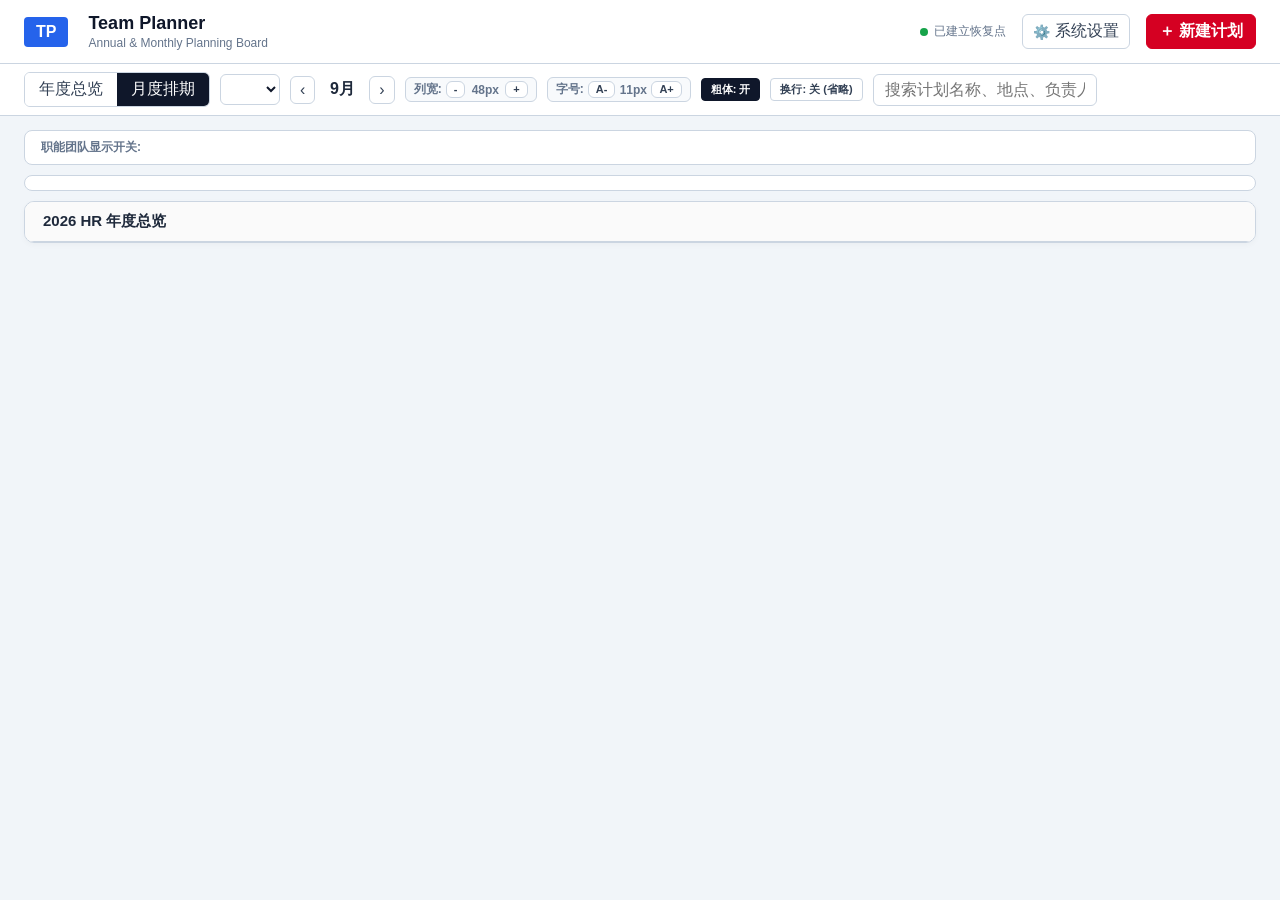
==== commit 9c216a95: "feat: complete migration of inline JS to app.js; remove eval shim and inline script from HTML" ====
--- a/index_v1.19_build01b.html
+++ b/index_v1.19_build01b.html
@@ -210,6 +210,7 @@
 </div>
 
 <!-- INLINE SCRIPT MOVED TO app.js -->
+<!--
 const holidays_2026 = {
   '2026-01-01': '元旦', '2026-01-02': '元旦', '2026-01-03': '元旦',
   '2026-02-15': '春节', '2026-02-16': '春节', '2026-02-17': '春节', '2026-02-18': '春节',
@@ -1370,8 +1371,9 @@
 setInterval(()=>{if(recoveryDirty)writeRecoveryCache('interval');else maybeCreateSnapshot(buildRecoveryEnvelope('scheduled-snapshot'));},SNAPSHOT_INTERVAL_MS);
 setTimeout(()=>{const meta=recoveryMeta();recoveryChangeCount=Number(meta.changeCount)||0;detectRecoveryAtStartup();evaluateBackupReminder();if(!localStorage.getItem(RECOVERY_KEY))writeRecoveryCache('initial');},0);
 
-init();
-<!-- END INLINE SCRIPT MOVED -->
+    init();
+    -->
+    <!-- END INLINE SCRIPT MOVED -->
 <script src="app.js"></script>
 </body>
 </html>
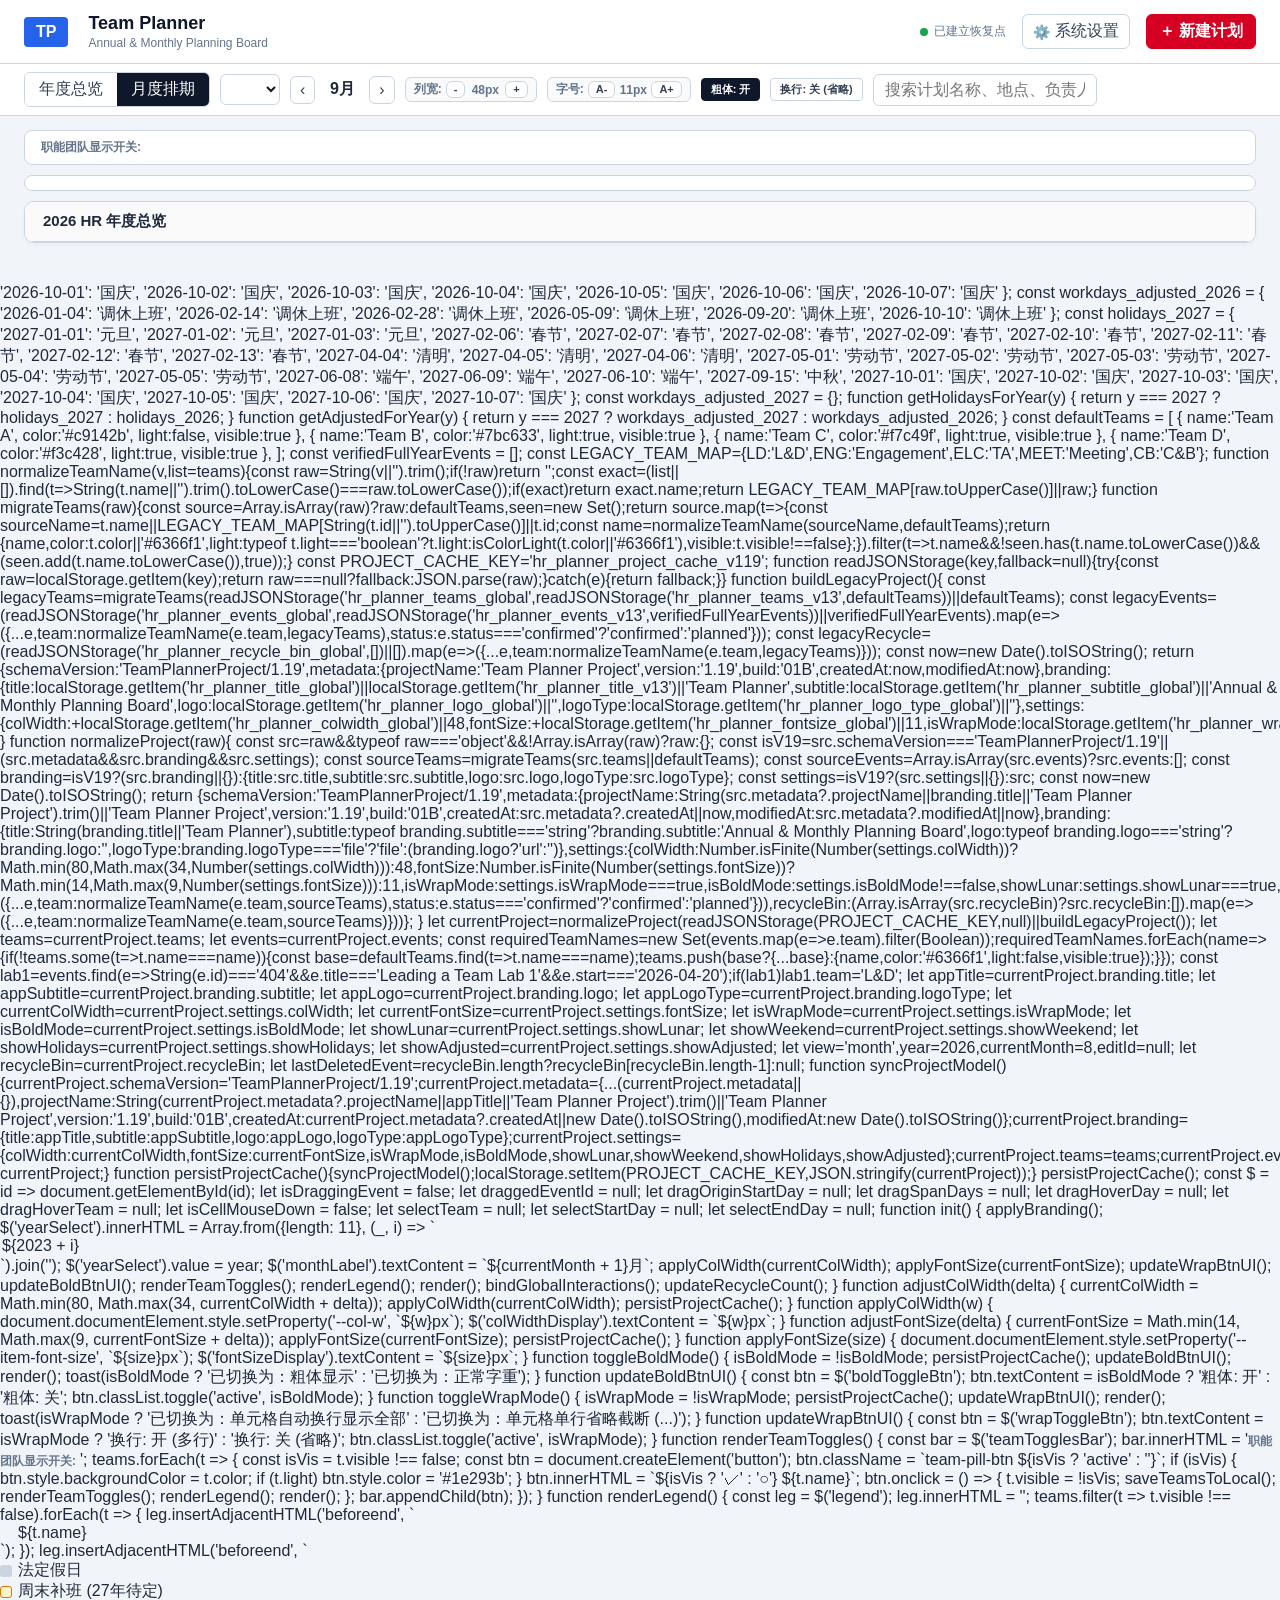
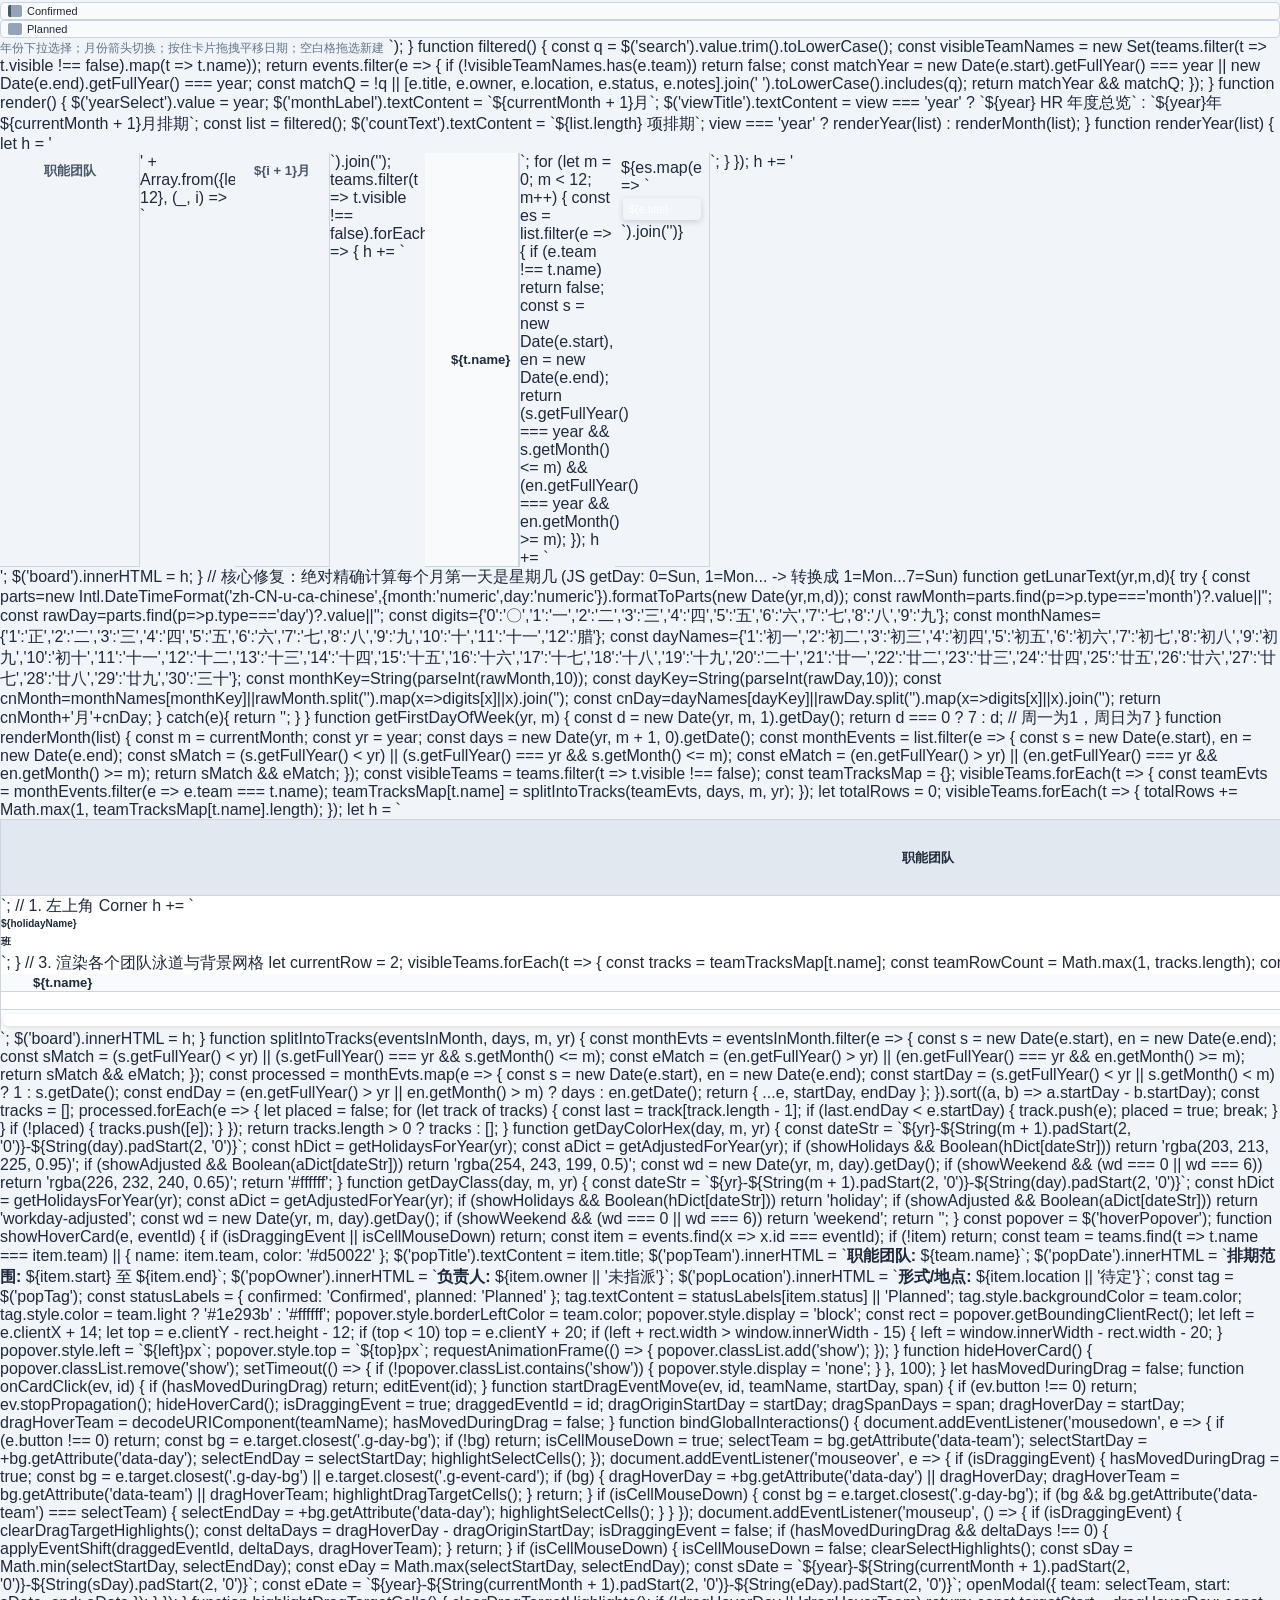
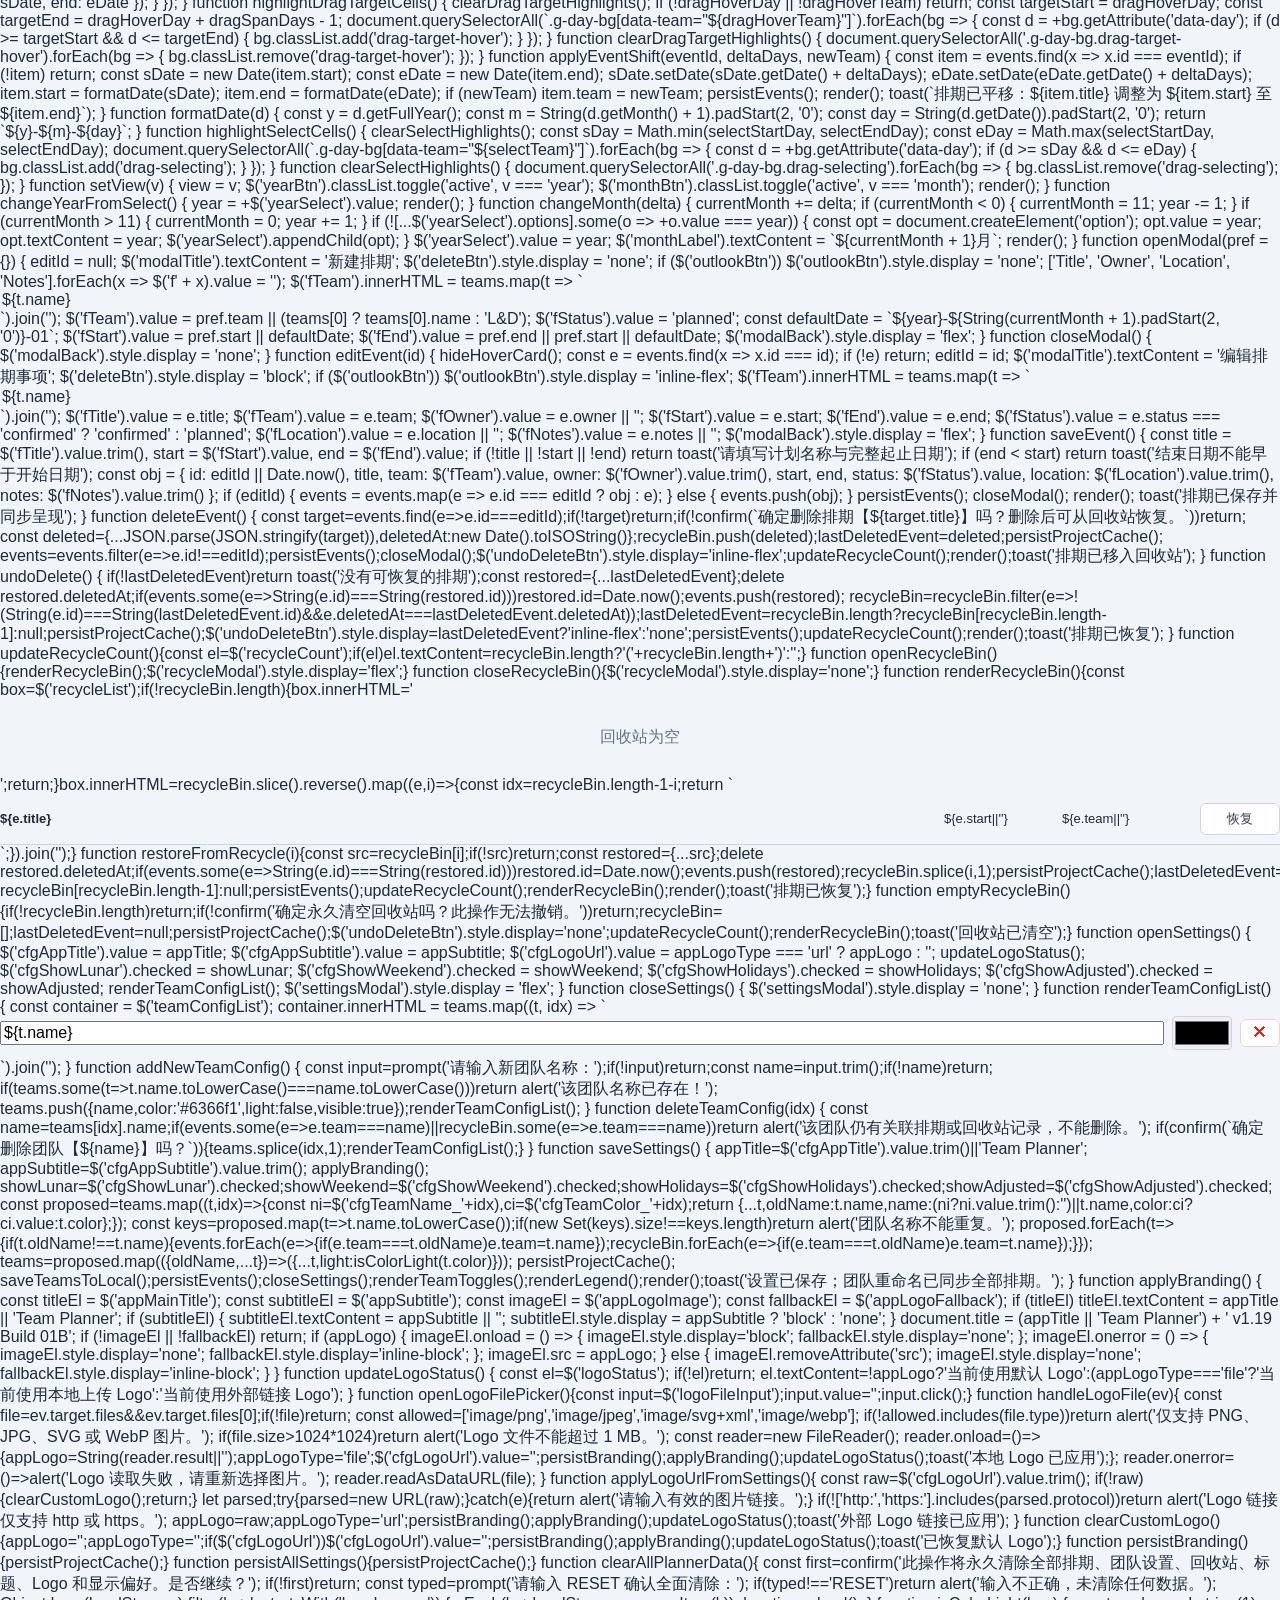
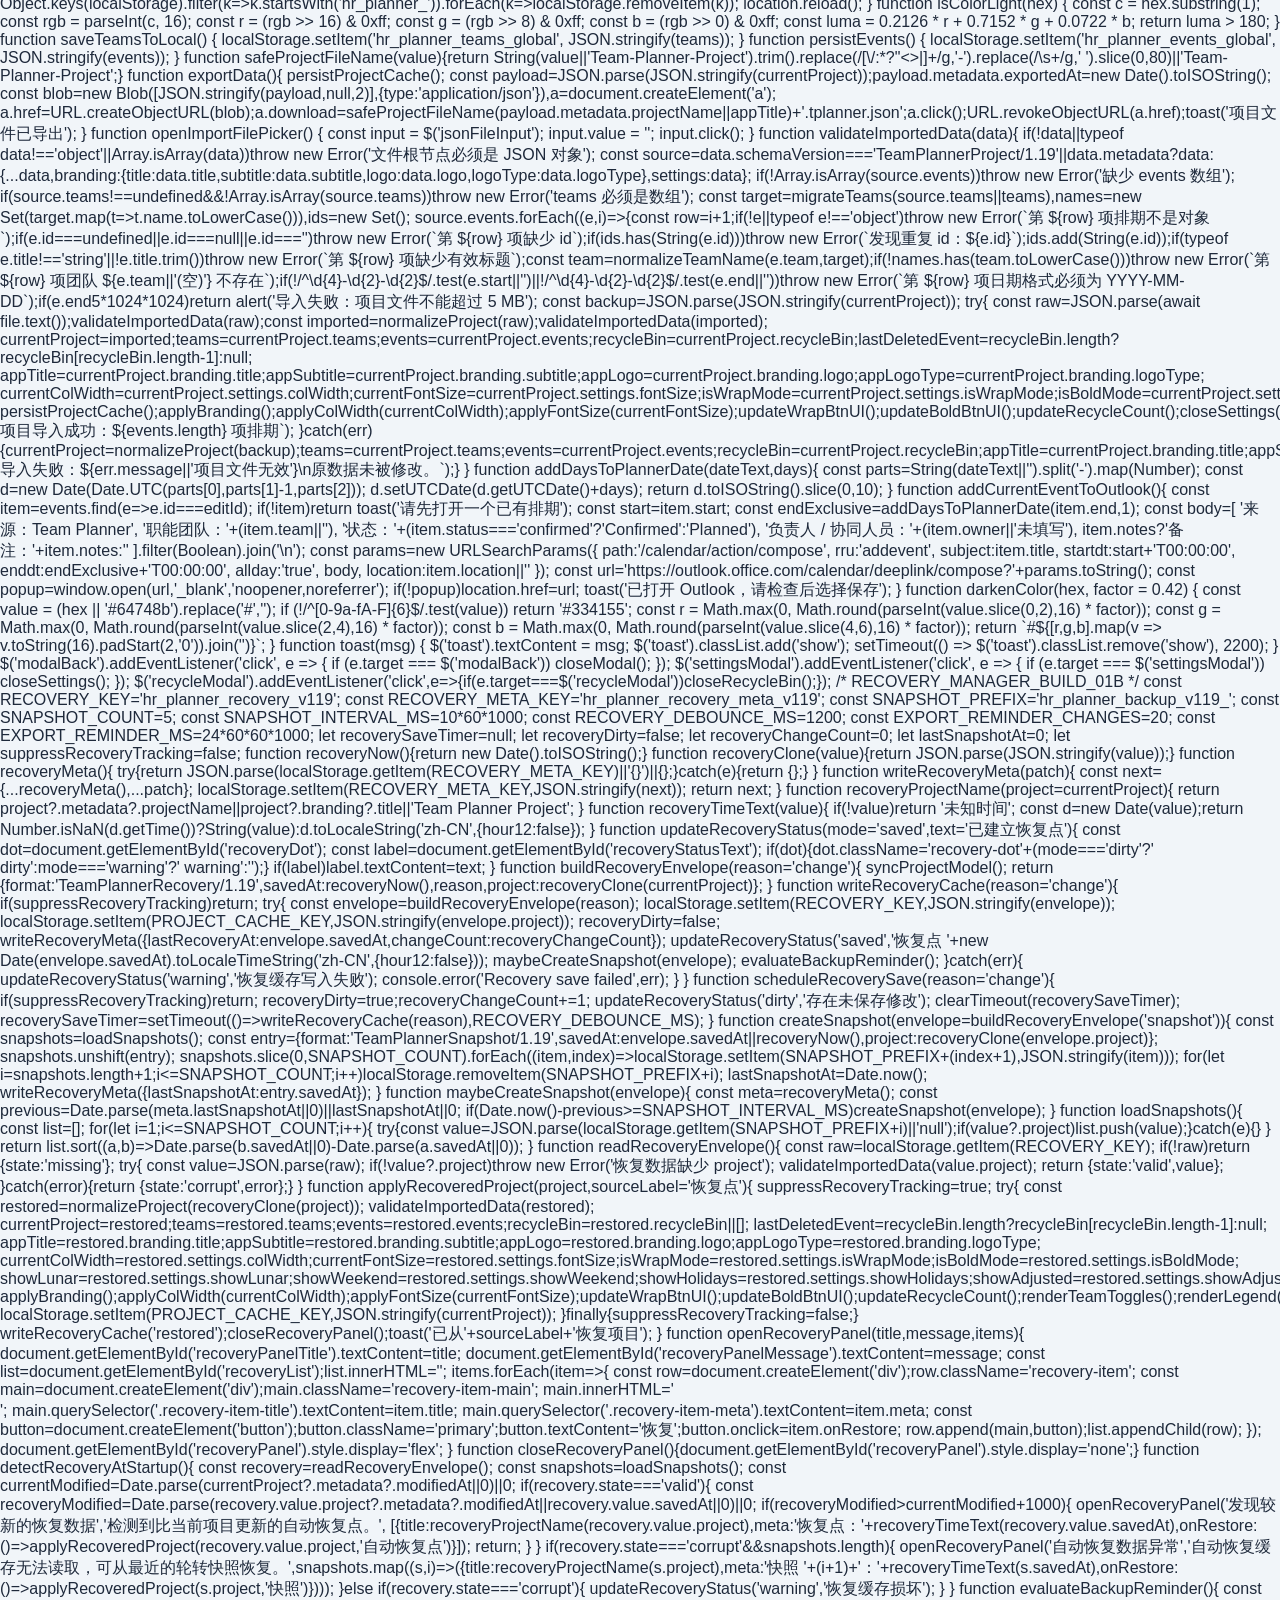
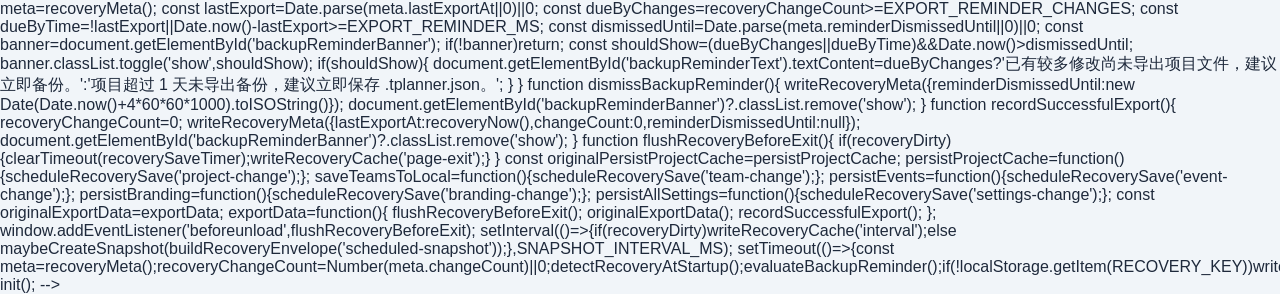
==== commit 8ee8bcf1: "chore: remove commented inline script block from HTML; reference app.js as single source" ====
--- a/index_v1.19_build01b.html
+++ b/index_v1.19_build01b.html
@@ -209,16 +209,7 @@
   </div>
 </div>
 
-<!-- INLINE SCRIPT MOVED TO app.js -->
-<!--
-const holidays_2026 = {
-  '2026-01-01': '元旦', '2026-01-02': '元旦', '2026-01-03': '元旦',
-  '2026-02-15': '春节', '2026-02-16': '春节', '2026-02-17': '春节', '2026-02-18': '春节',
-  '2026-02-19': '春节', '2026-02-20': '春节', '2026-02-21': '春节', '2026-02-22': '春节', '2026-02-23': '春节',
-  '2026-04-04': '清明', '2026-04-05': '清明', '2026-04-06': '清明',
-  '2026-05-01': '劳动节', '2026-05-02': '劳动节', '2026-05-03': '劳动节', '2026-05-04': '劳动节', '2026-05-05': '劳动节',
-  '2026-06-19': '端午', '2026-06-20': '端午', '2026-06-21': '端午',
-  '2026-09-25': '中秋', '2026-09-26': '中秋', '2026-09-27': '中秋',
+<!-- INLINE SCRIPT: 已迁移至 app.js — 原内联脚本已移除以避免重复定义。若需要查看历史实现，请参考 git 历史记录。 -->
   '2026-10-01': '国庆', '2026-10-02': '国庆', '2026-10-03': '国庆', '2026-10-04': '国庆',
   '2026-10-05': '国庆', '2026-10-06': '国庆', '2026-10-07': '国庆'
 };
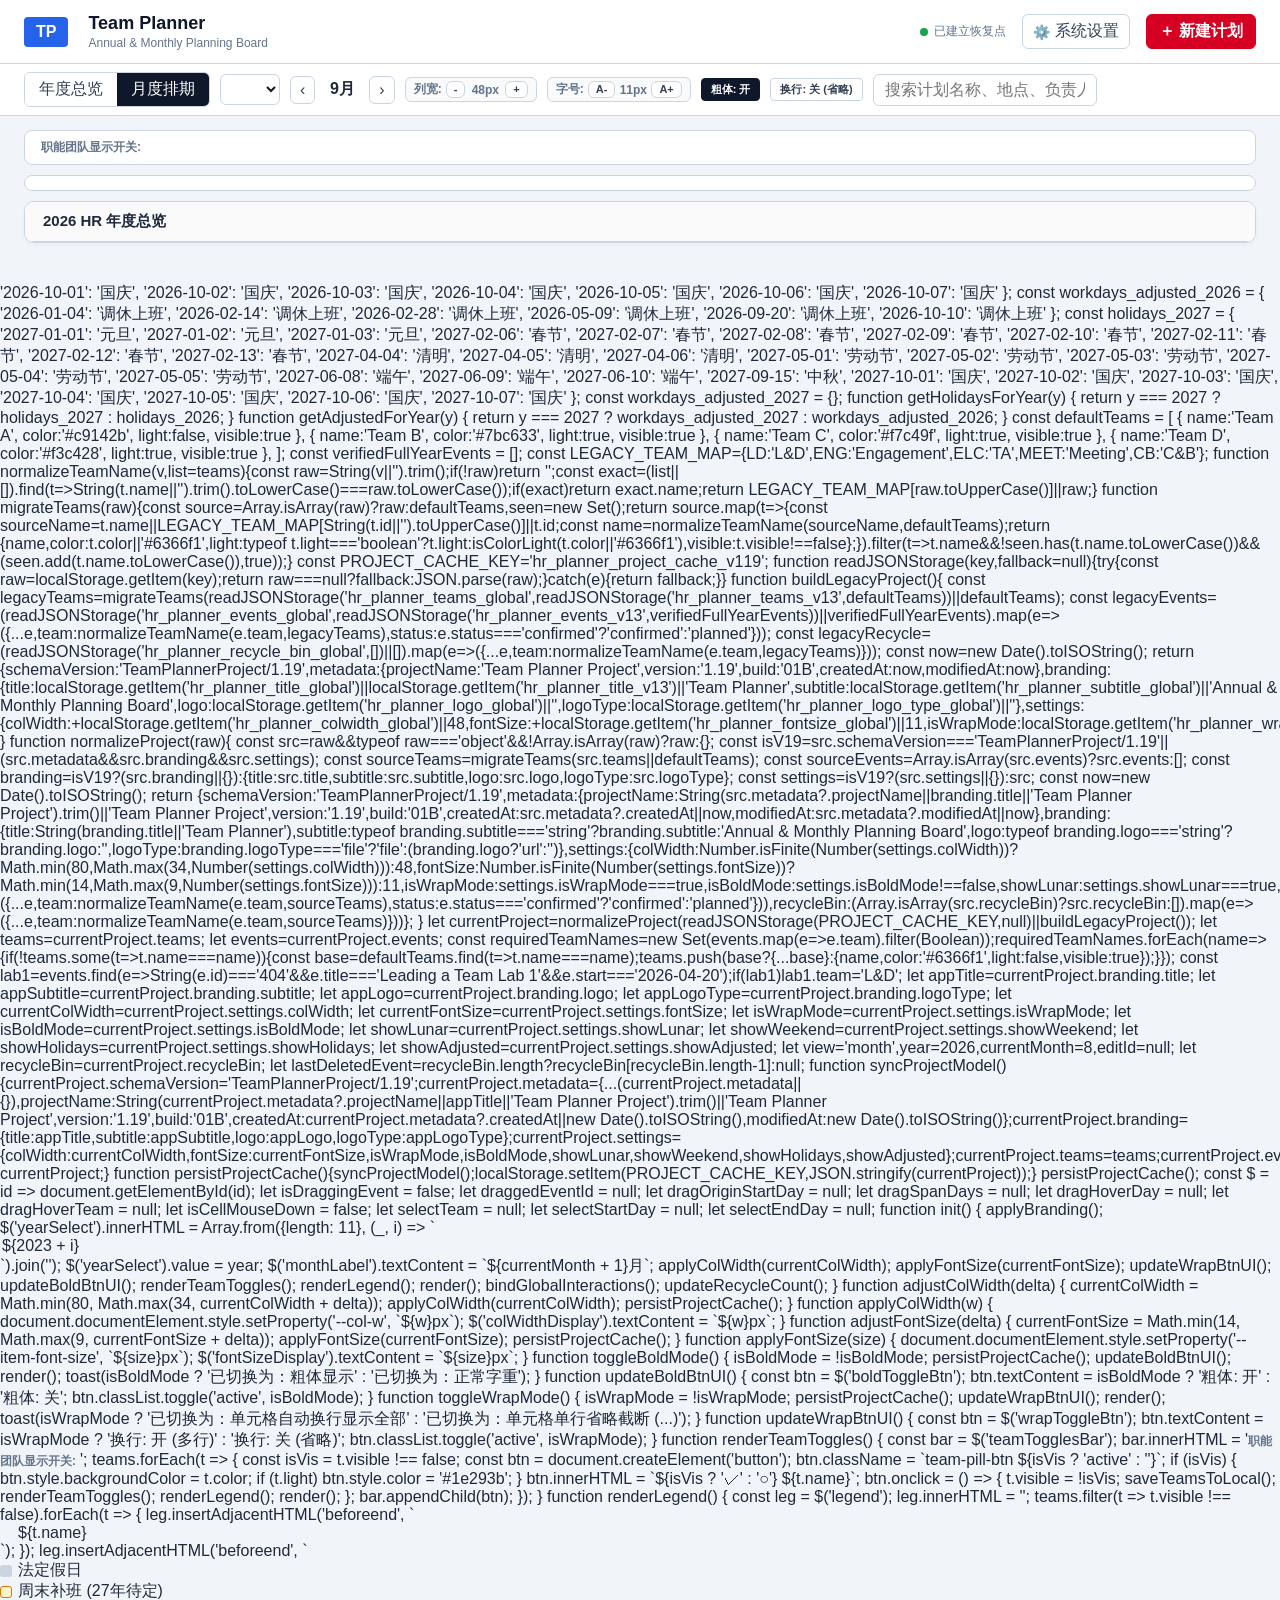
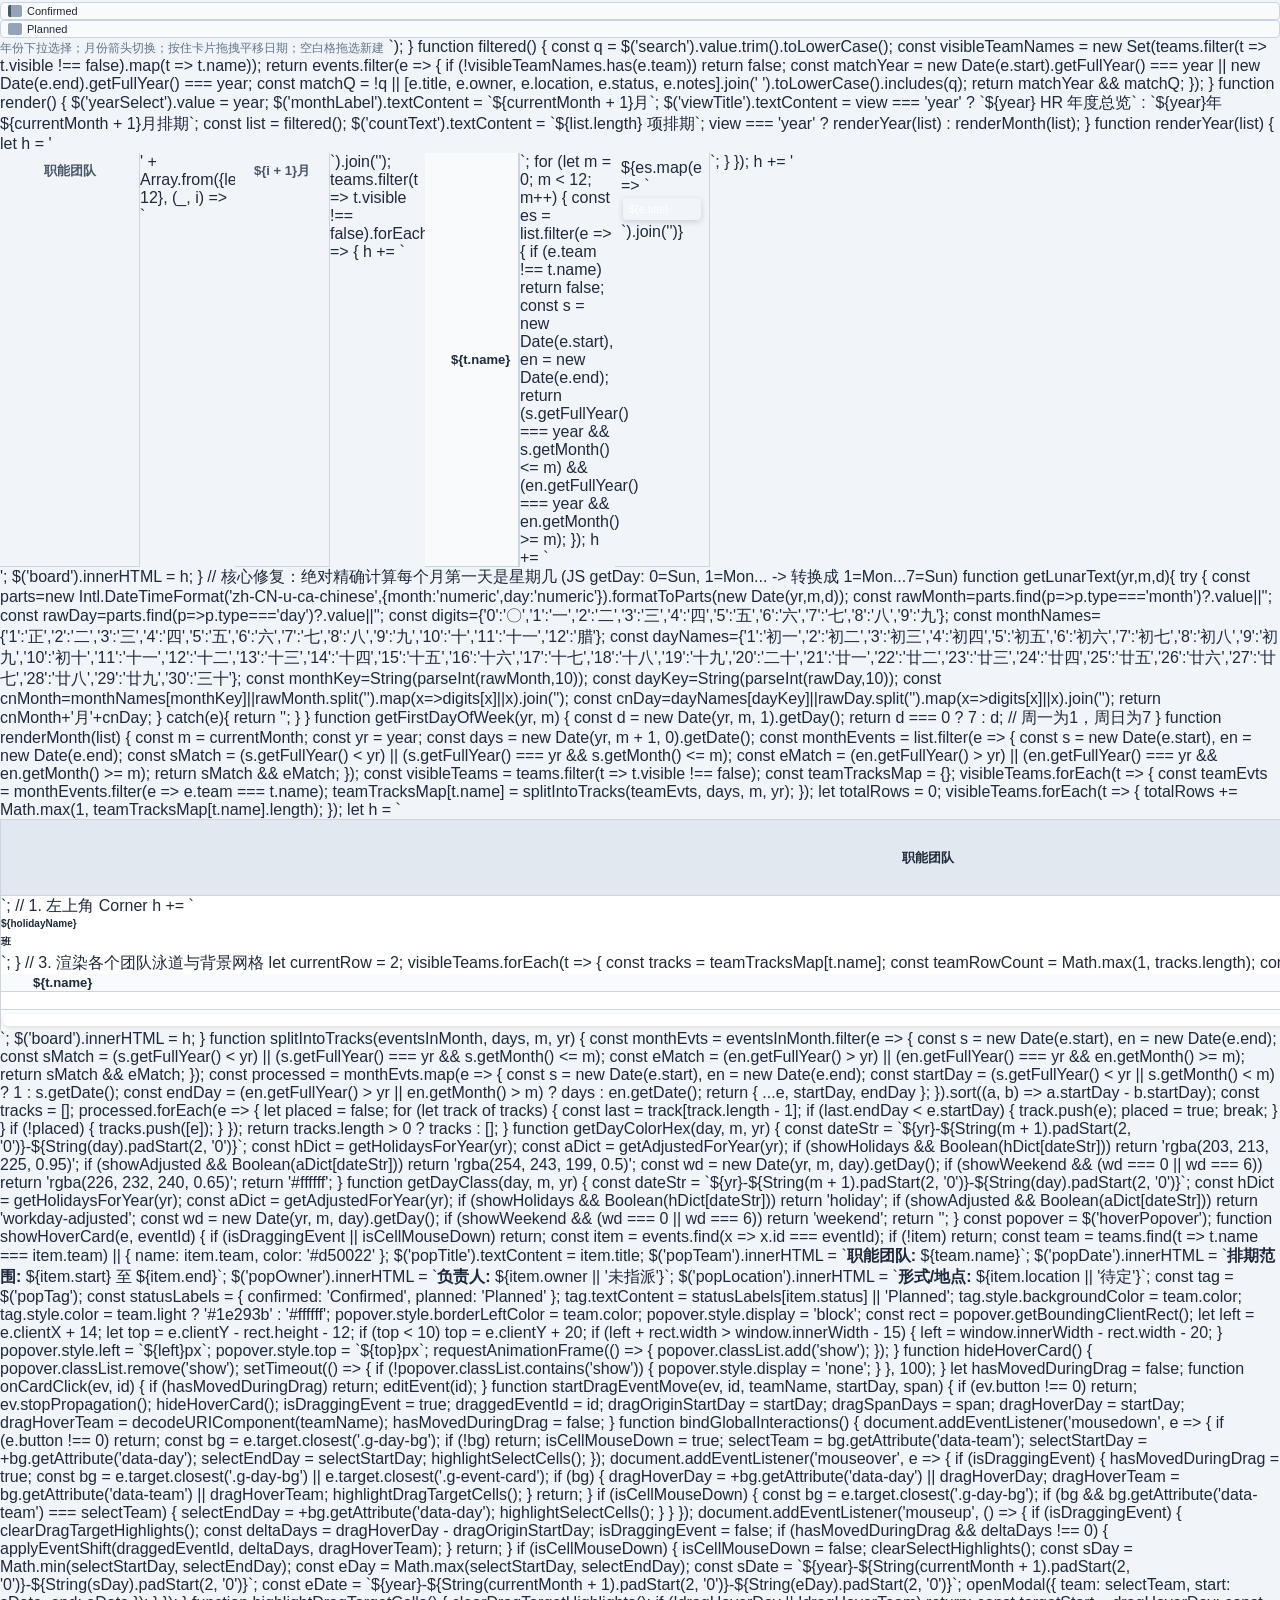
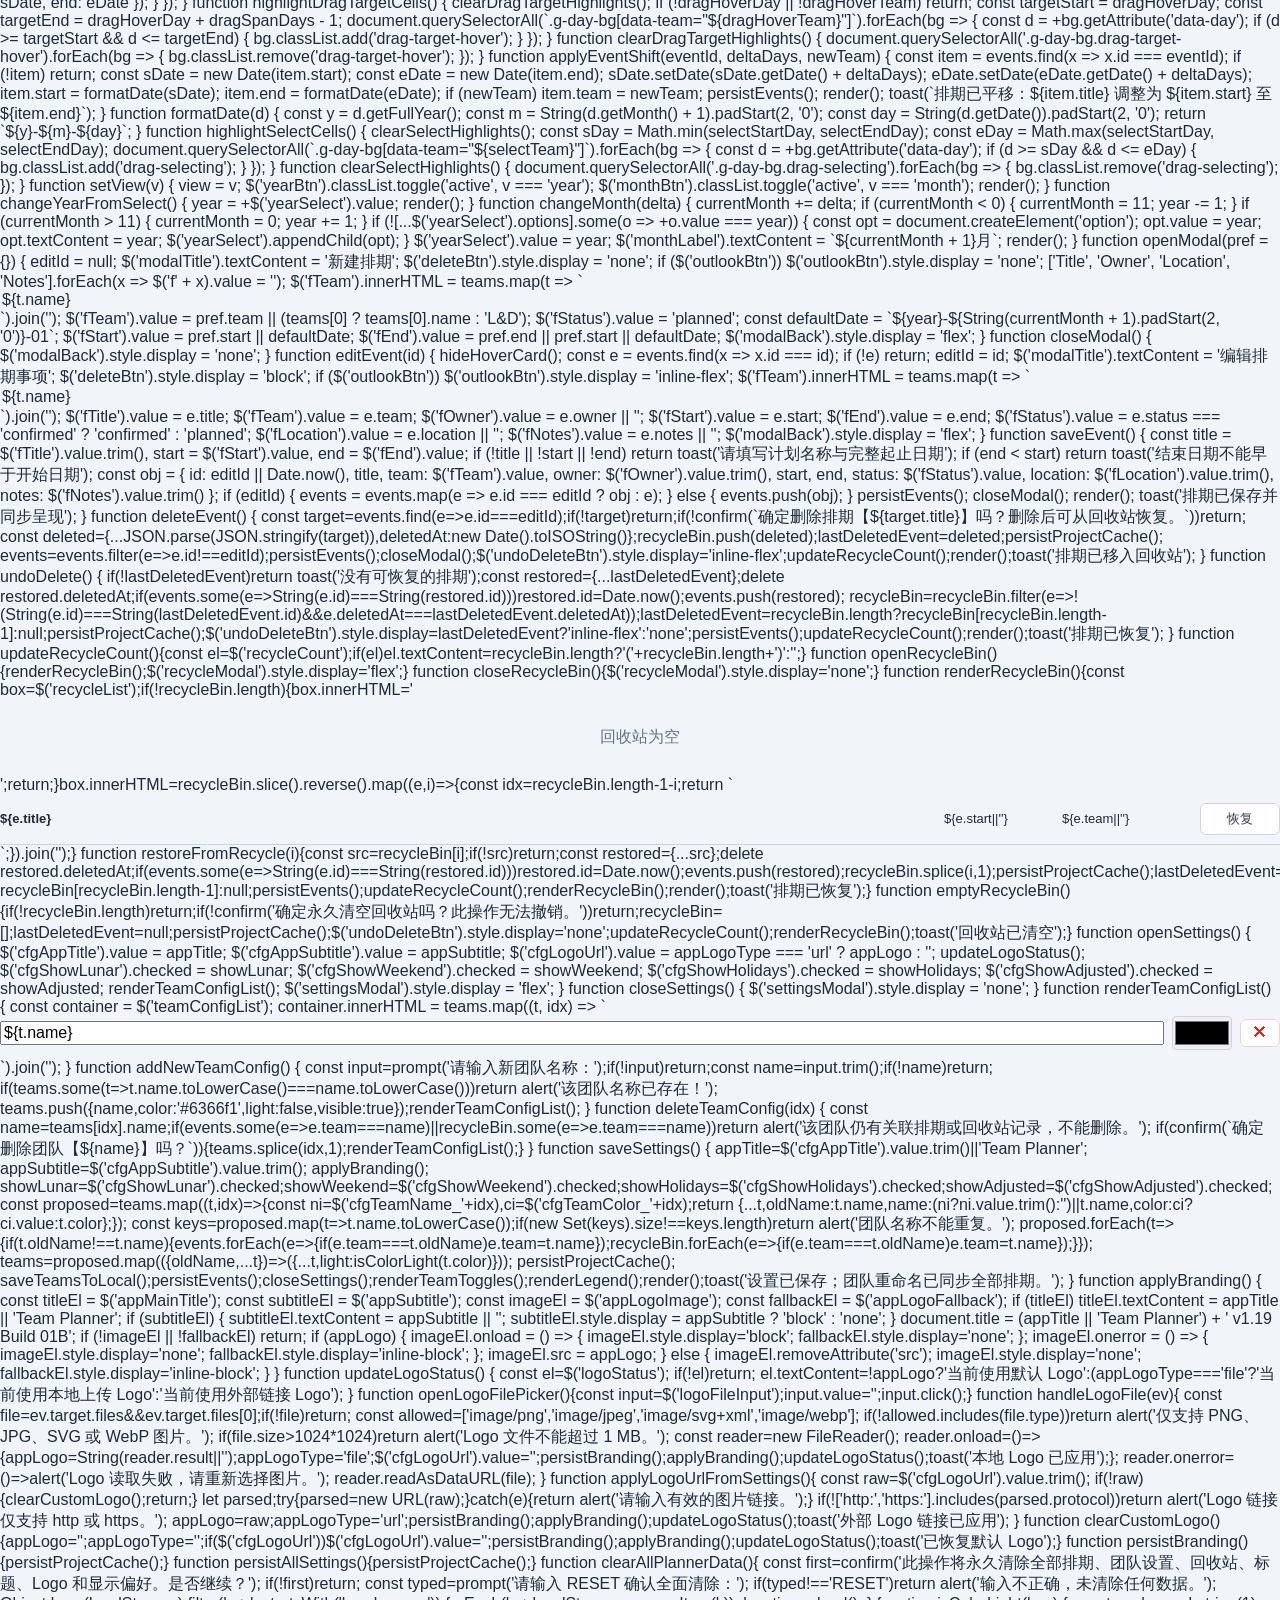
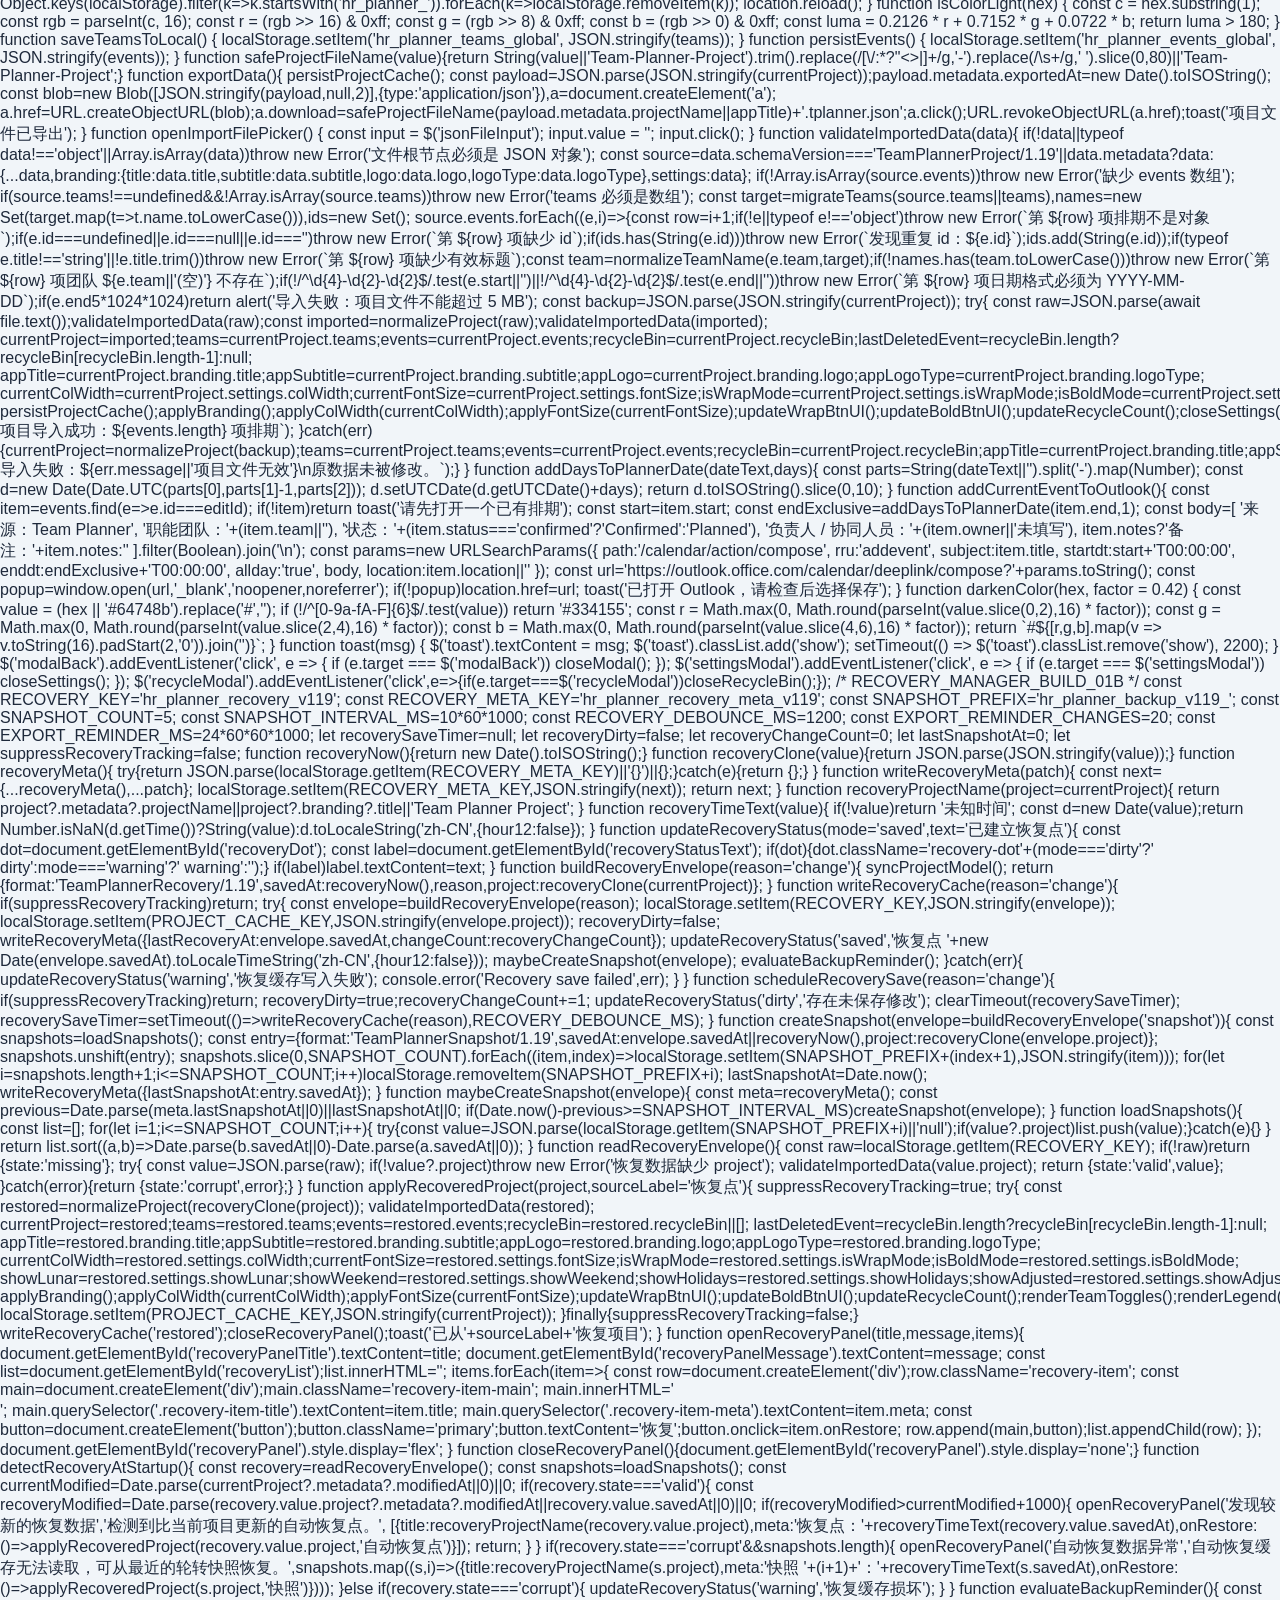
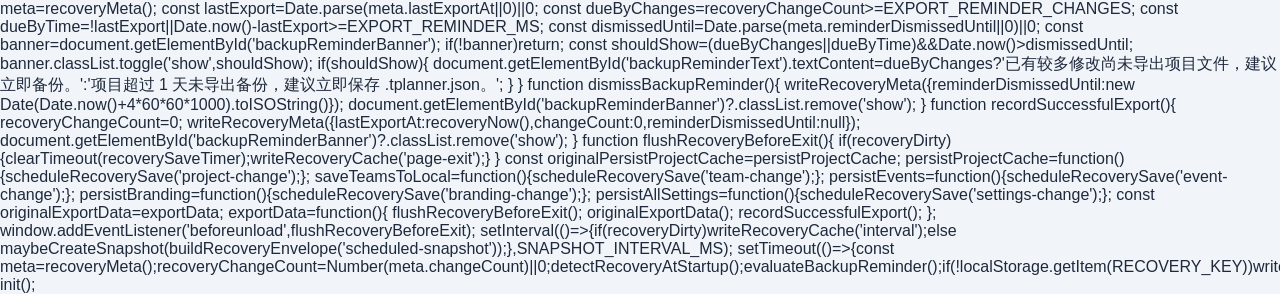
==== commit 1680e74e: "chore: load app.js with defer to ensure DOM availability and avoid race conditions" ====
--- a/index_v1.19_build01b.html
+++ b/index_v1.19_build01b.html
@@ -1363,8 +1363,7 @@
 setTimeout(()=>{const meta=recoveryMeta();recoveryChangeCount=Number(meta.changeCount)||0;detectRecoveryAtStartup();evaluateBackupReminder();if(!localStorage.getItem(RECOVERY_KEY))writeRecoveryCache('initial');},0);
 
     init();
-    -->
     <!-- END INLINE SCRIPT MOVED -->
-<script src="app.js"></script>
+<script src="app.js" defer></script>
 </body>
 </html>
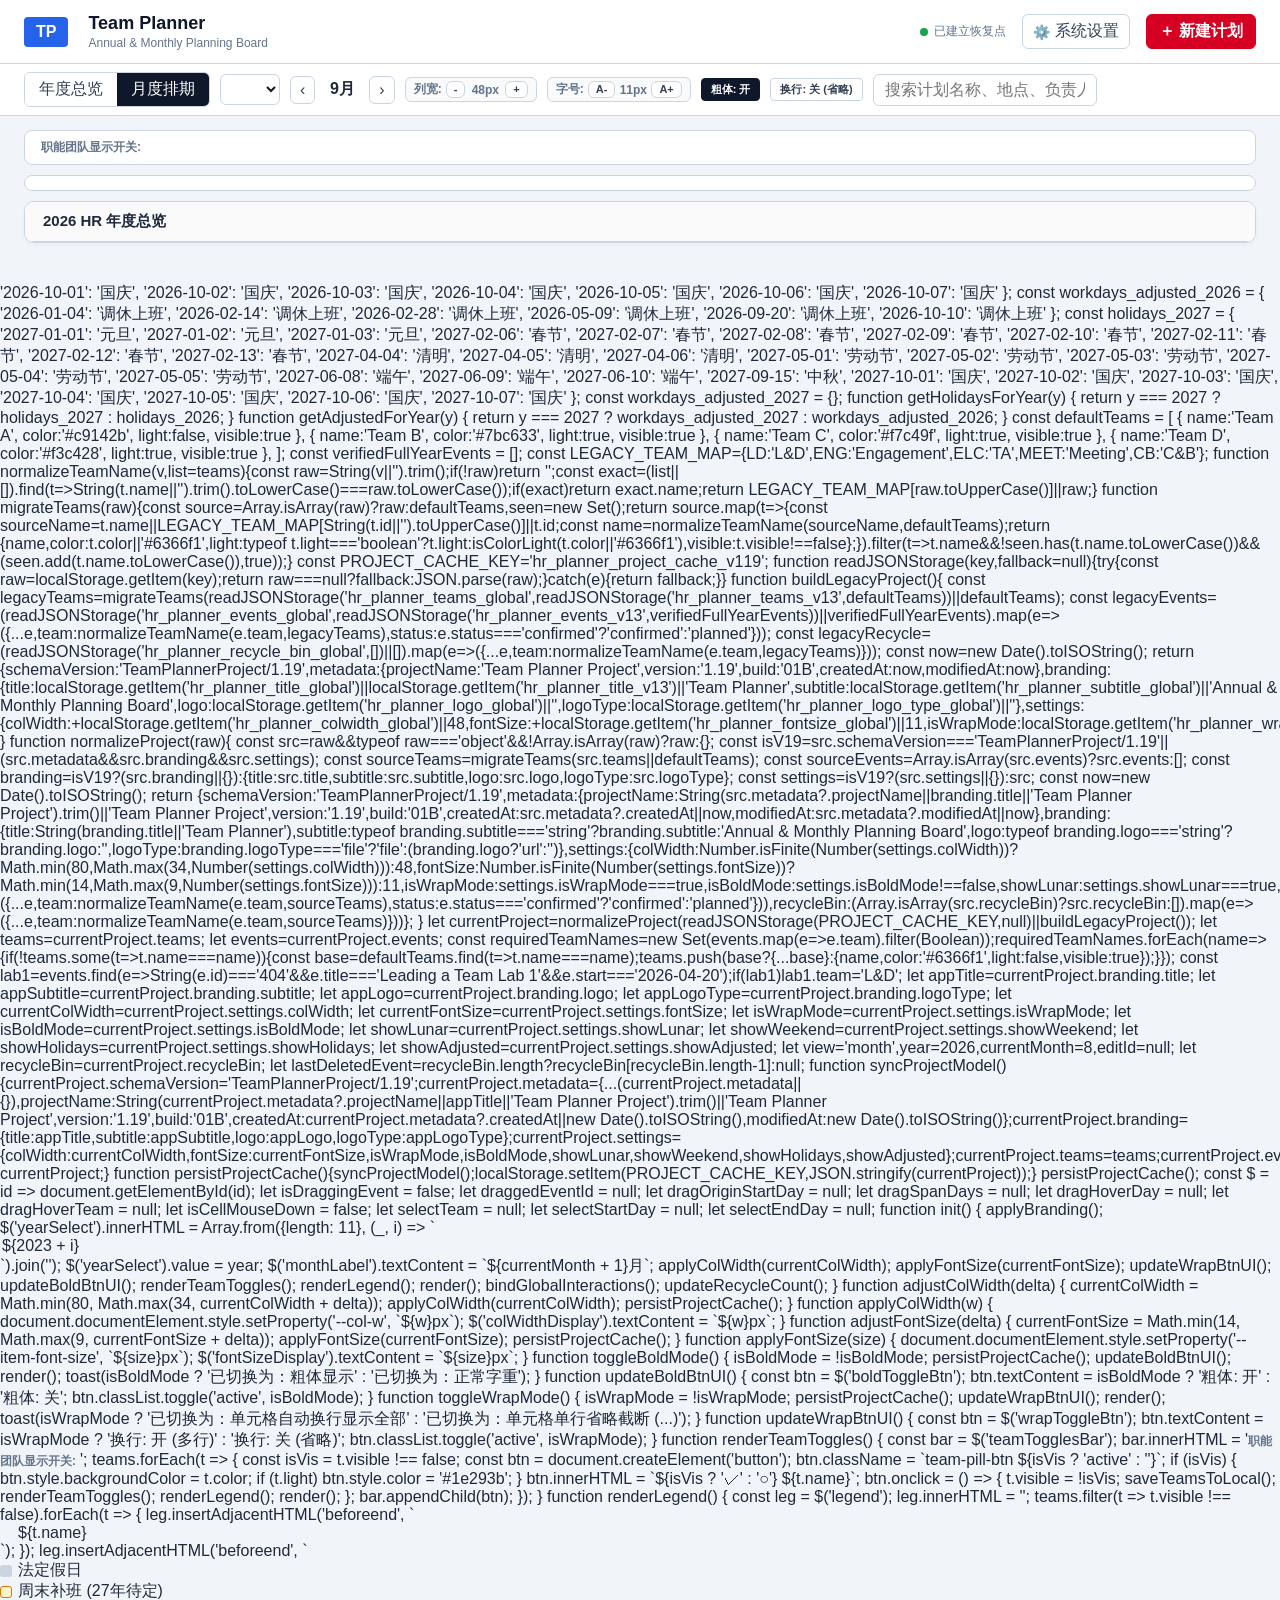
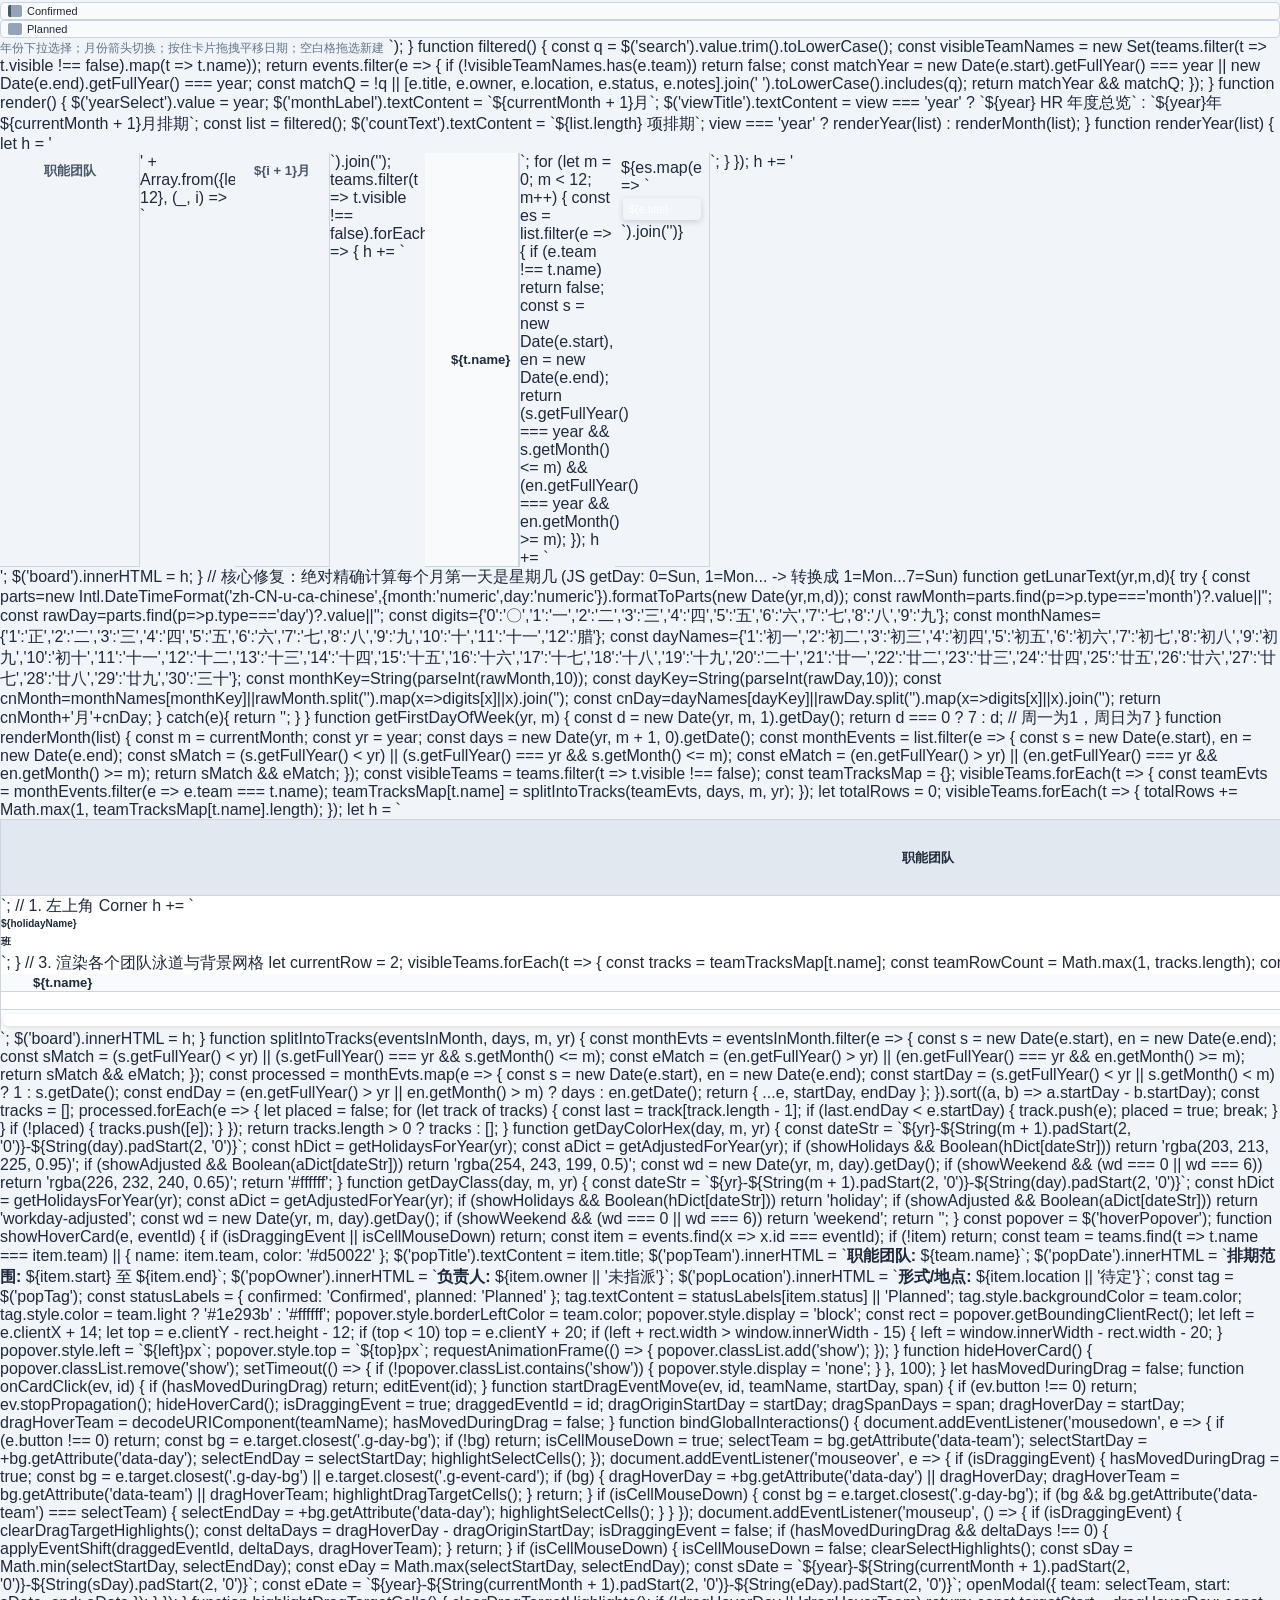
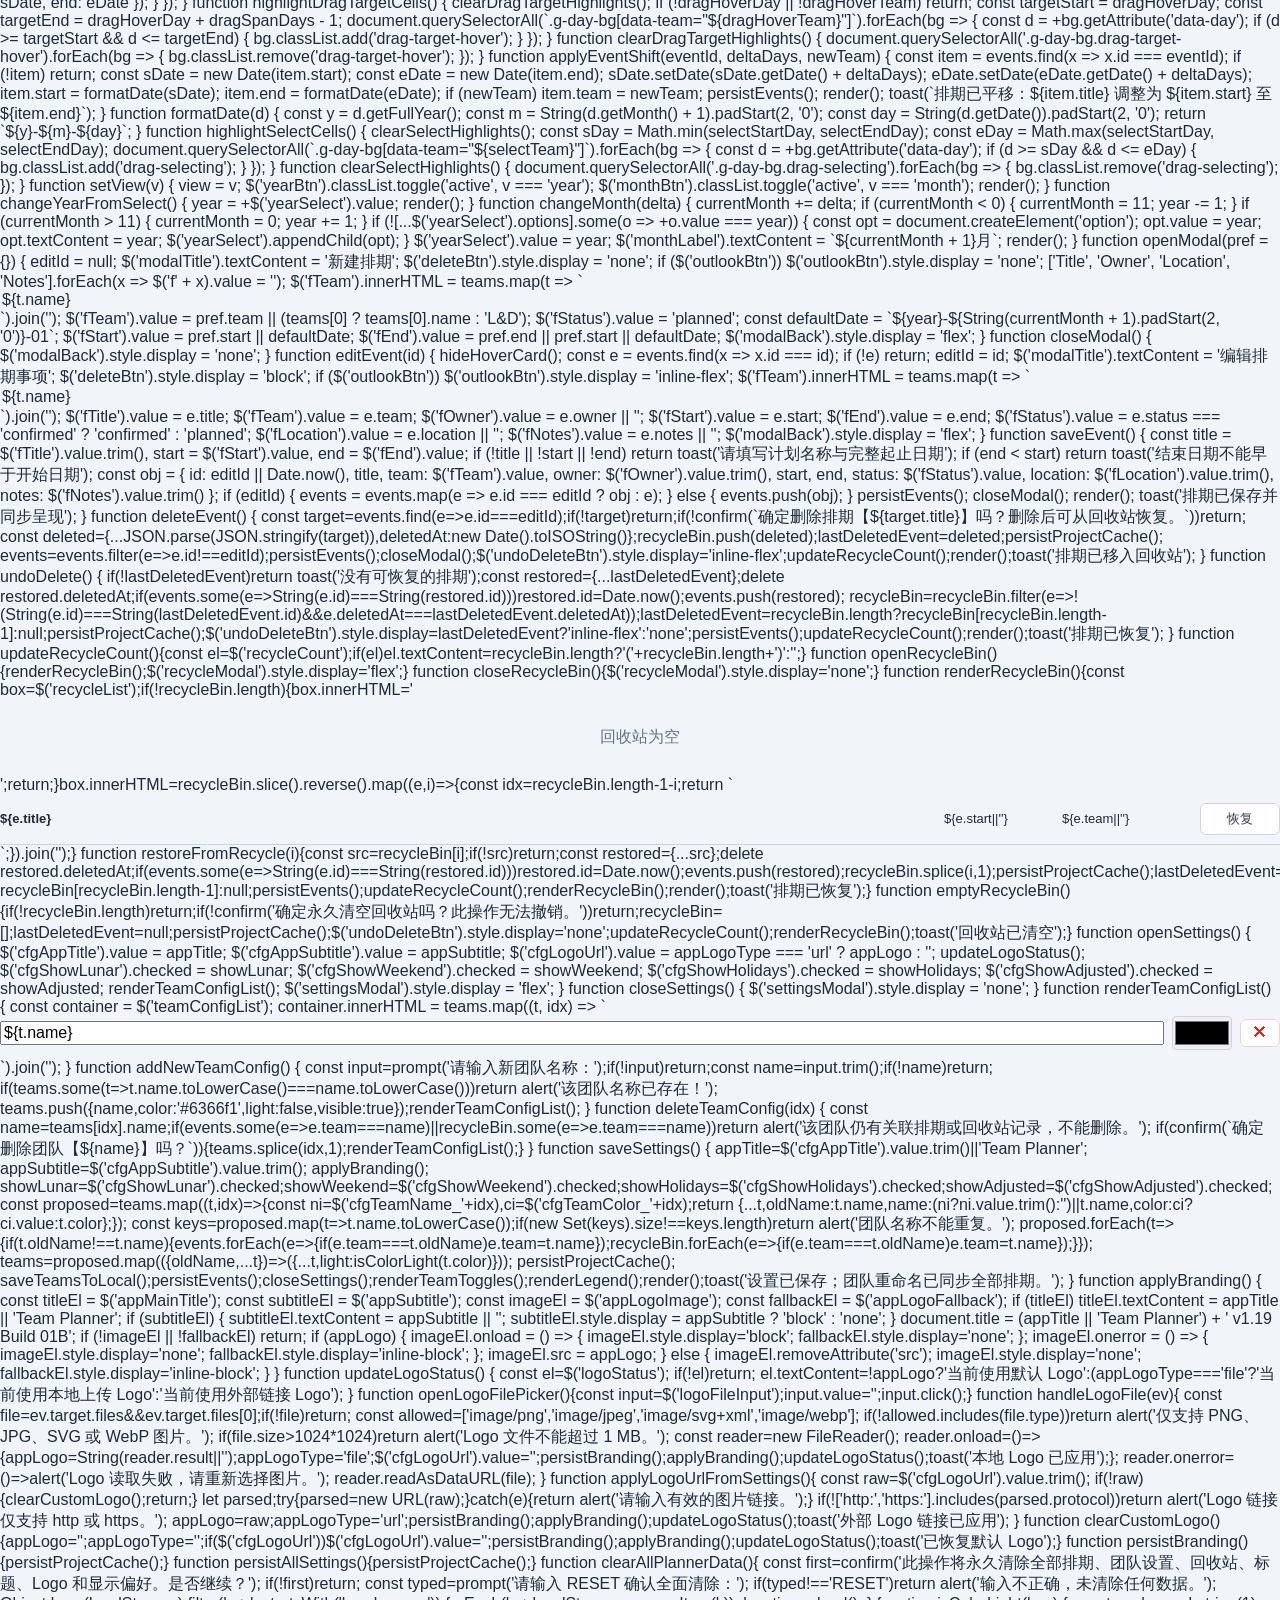
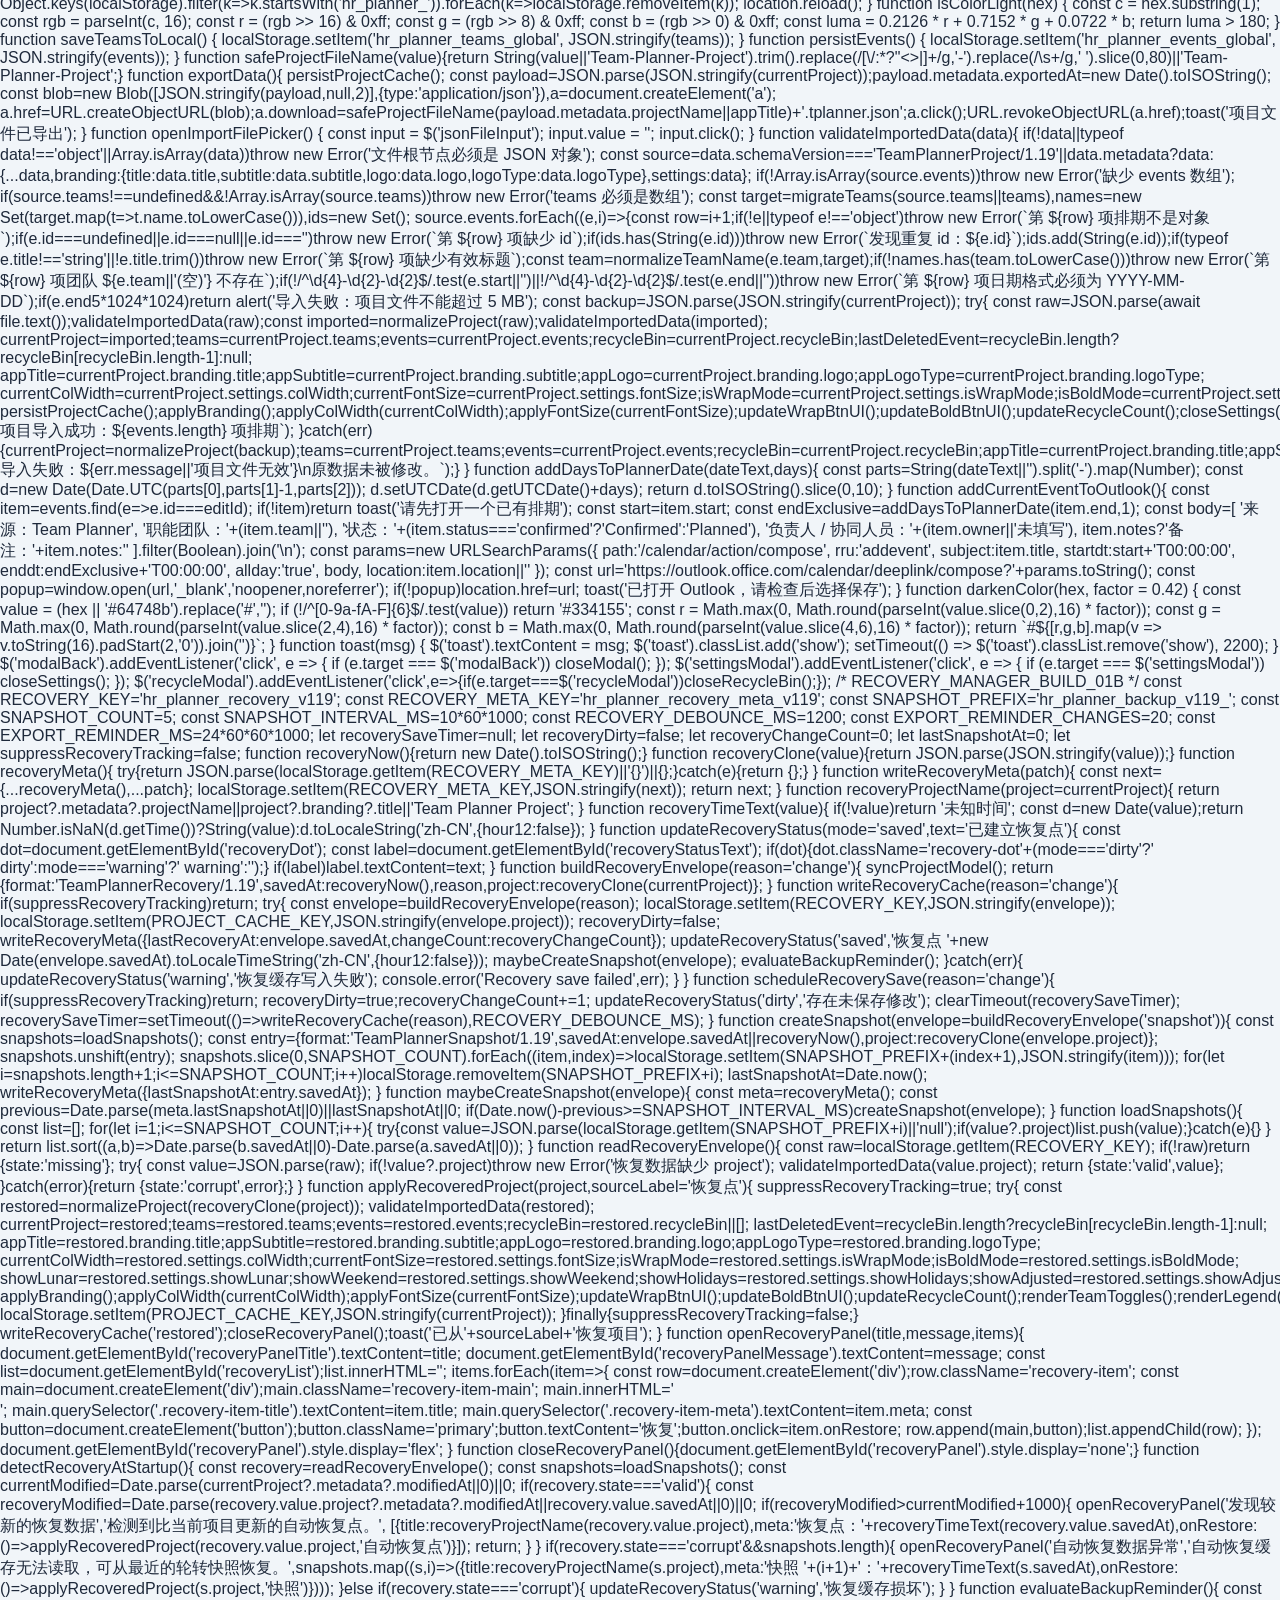
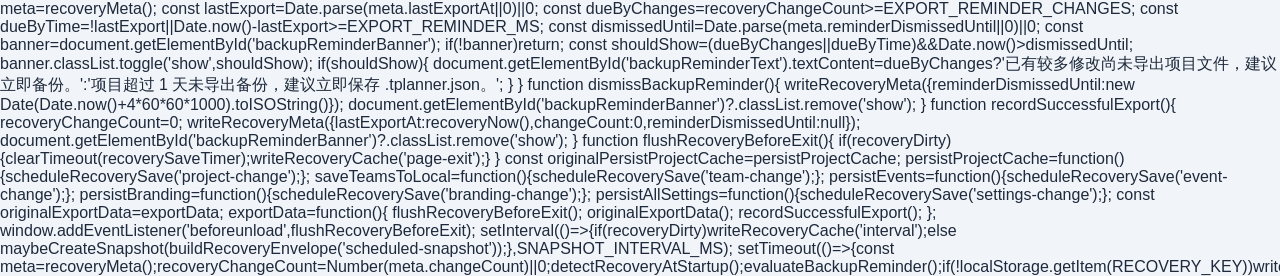
==== commit 4b39005f: "fix(html): remove stray 'init()' text left in HTML causing raw JS to render" ====
--- a/index_v1.19_build01b.html
+++ b/index_v1.19_build01b.html
@@ -1362,8 +1362,7 @@
 setInterval(()=>{if(recoveryDirty)writeRecoveryCache('interval');else maybeCreateSnapshot(buildRecoveryEnvelope('scheduled-snapshot'));},SNAPSHOT_INTERVAL_MS);
 setTimeout(()=>{const meta=recoveryMeta();recoveryChangeCount=Number(meta.changeCount)||0;detectRecoveryAtStartup();evaluateBackupReminder();if(!localStorage.getItem(RECOVERY_KEY))writeRecoveryCache('initial');},0);
 
-    init();
-    <!-- END INLINE SCRIPT MOVED -->
+    <!-- INLINE SCRIPT 已完全迁移至 app.js；页面中不应包含任何裸露的脚本文本 -->
 <script src="app.js" defer></script>
 </body>
 </html>
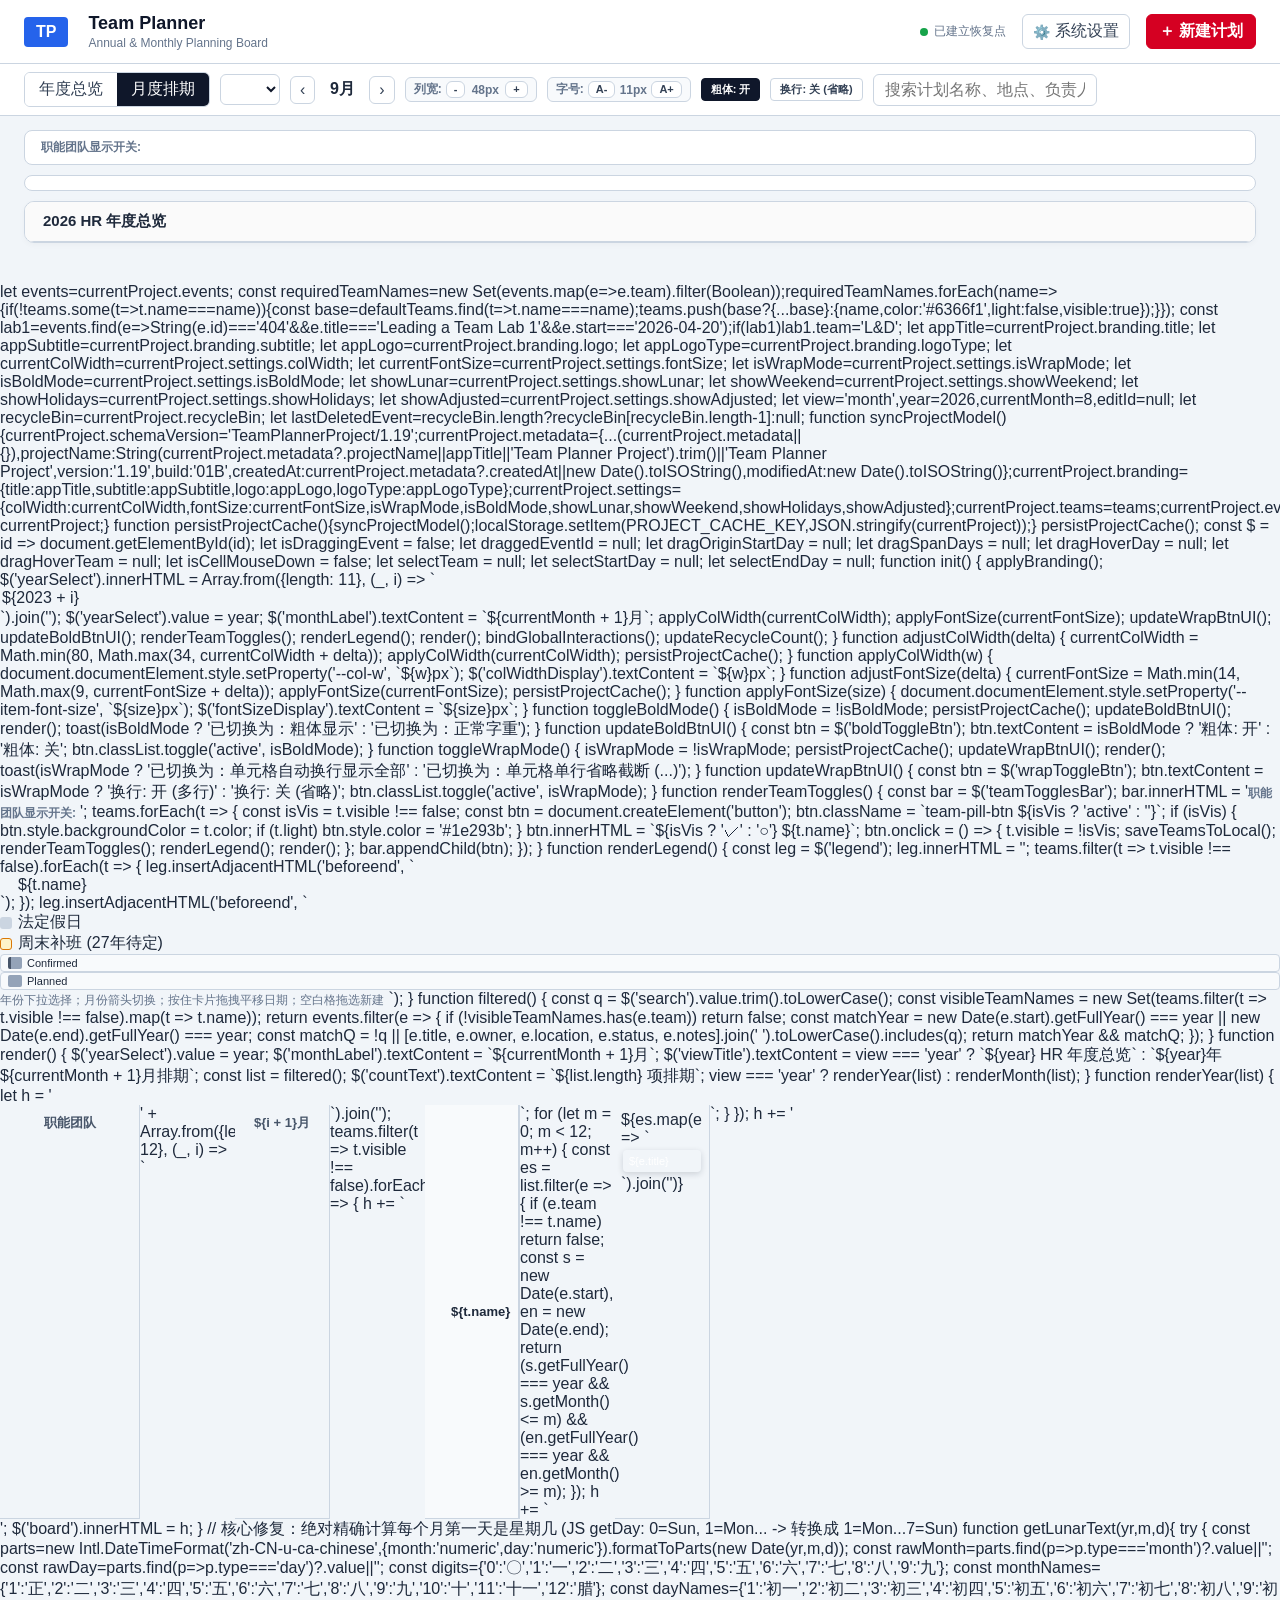
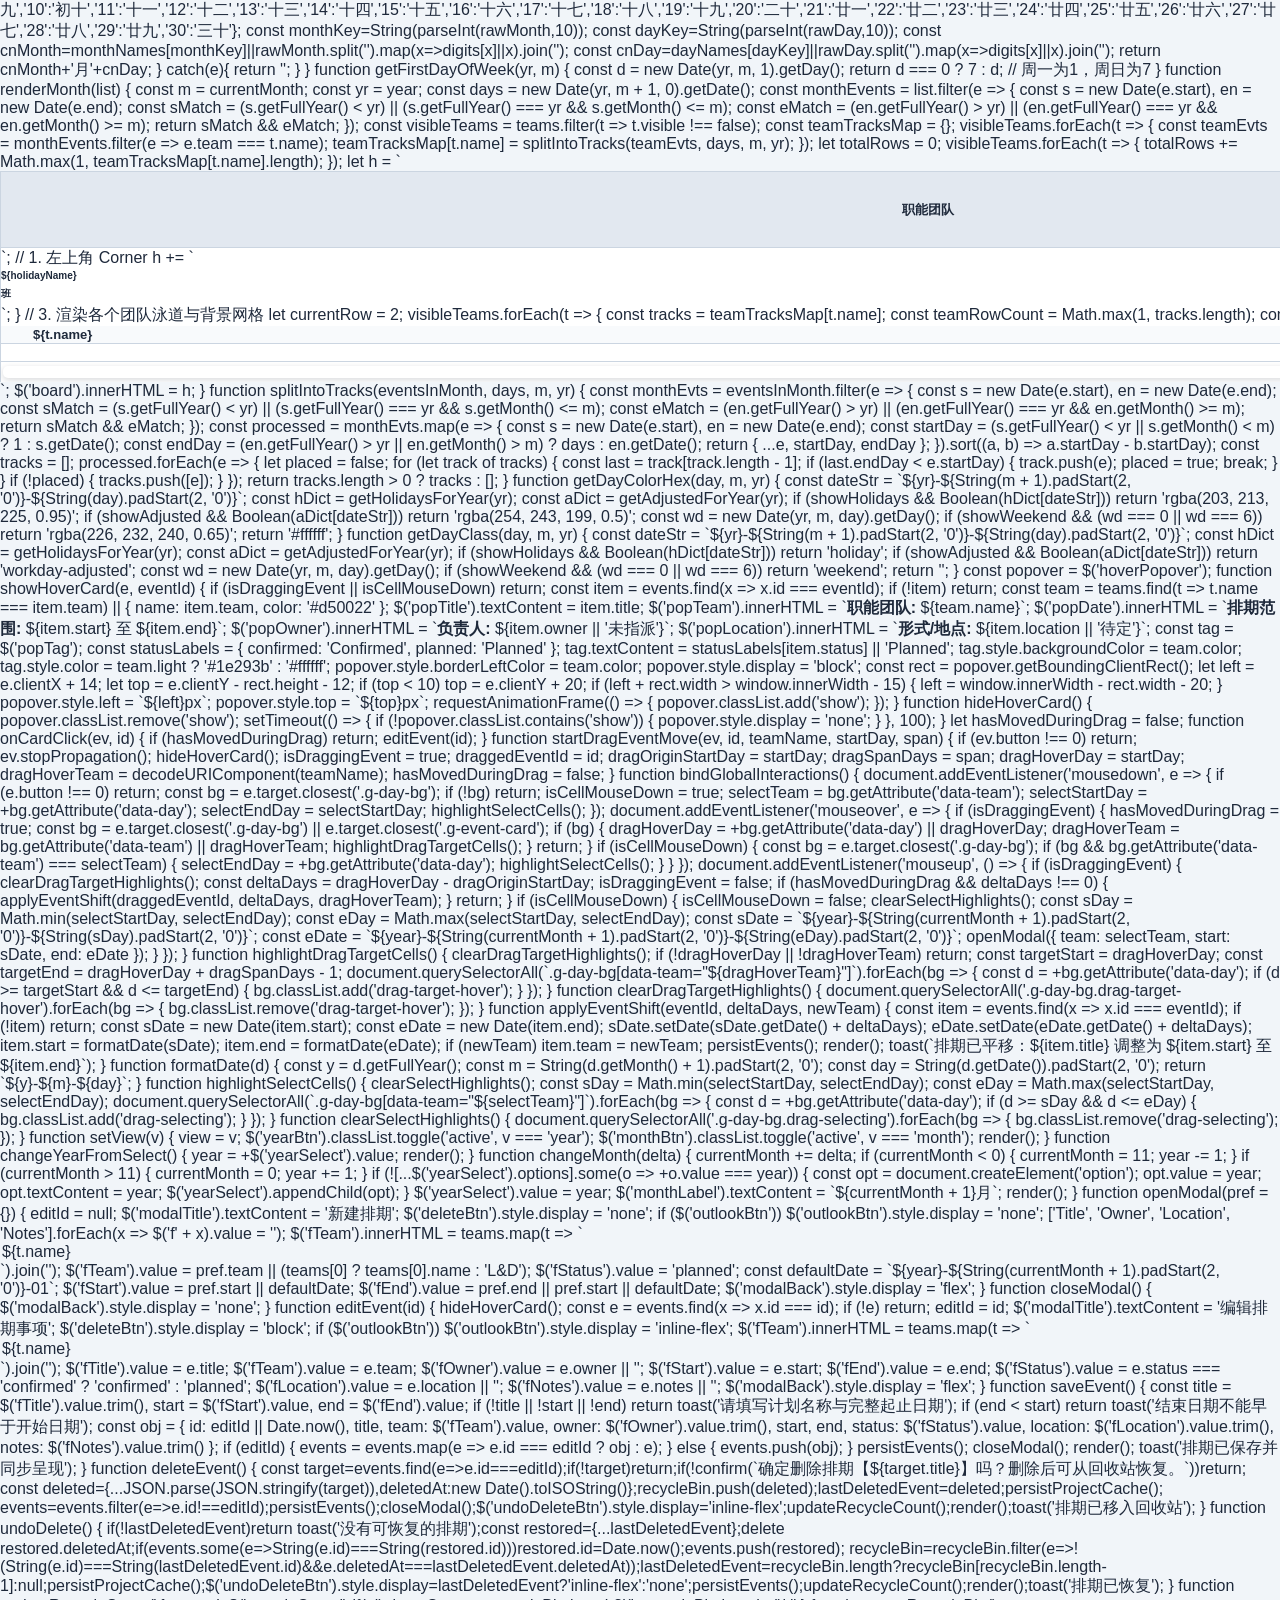
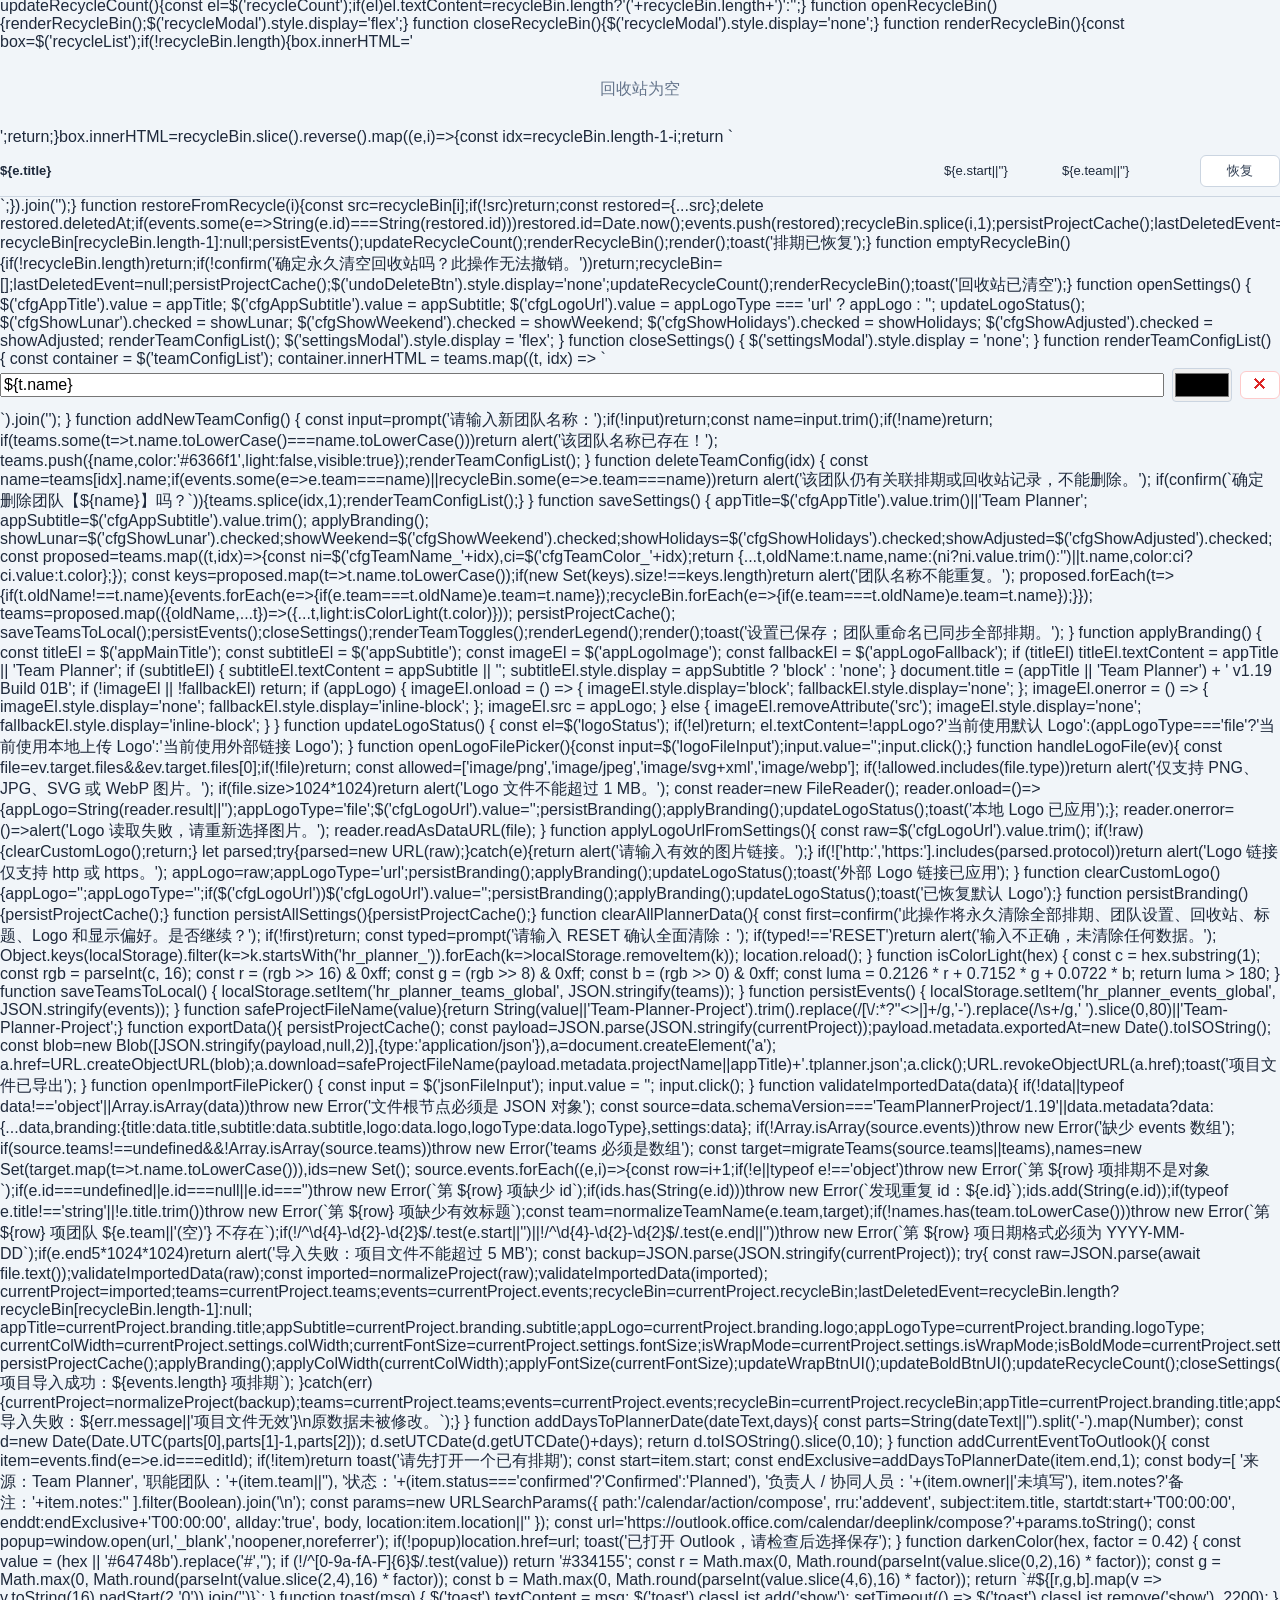
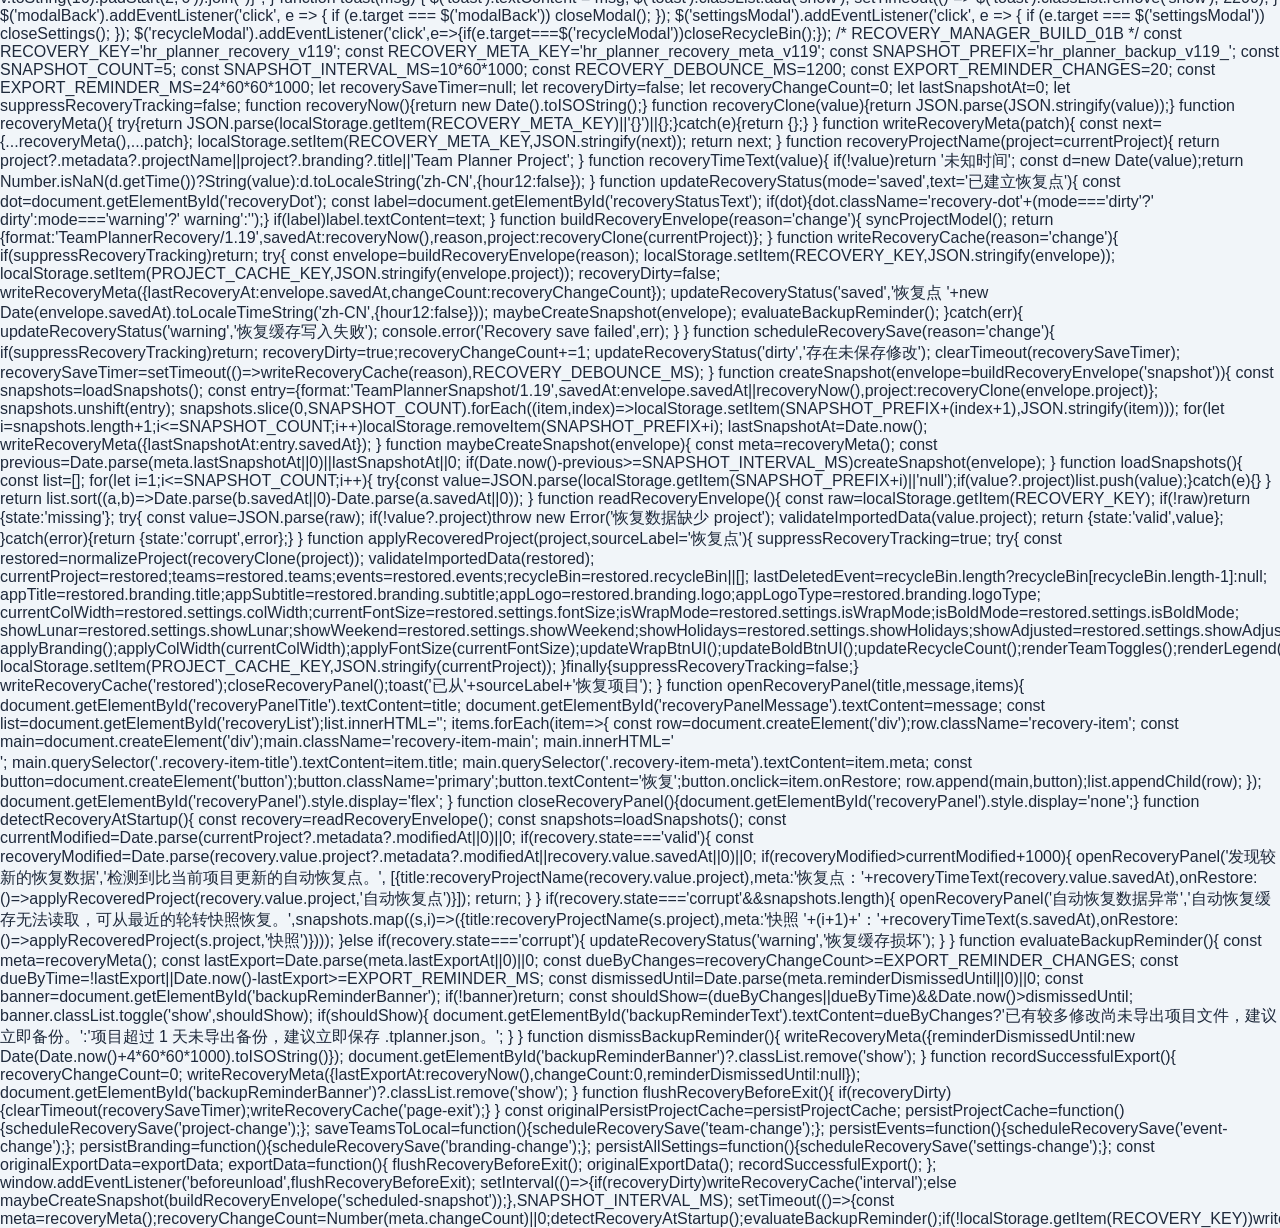
==== commit bf8bdefe: "chore(html): remove embedded JS text and keep reference to app.js as single source" ====
--- a/index_v1.19_build01b.html
+++ b/index_v1.19_build01b.html
@@ -209,73 +209,7 @@
   </div>
 </div>
 
-<!-- INLINE SCRIPT: 已迁移至 app.js — 原内联脚本已移除以避免重复定义。若需要查看历史实现，请参考 git 历史记录。 -->
-  '2026-10-01': '国庆', '2026-10-02': '国庆', '2026-10-03': '国庆', '2026-10-04': '国庆',
-  '2026-10-05': '国庆', '2026-10-06': '国庆', '2026-10-07': '国庆'
-};
-
-const workdays_adjusted_2026 = {
-  '2026-01-04': '调休上班',
-  '2026-02-14': '调休上班', '2026-02-28': '调休上班',
-  '2026-05-09': '调休上班',
-  '2026-09-20': '调休上班',
-  '2026-10-10': '调休上班'
-};
-
-const holidays_2027 = {
-  '2027-01-01': '元旦', '2027-01-02': '元旦', '2027-01-03': '元旦',
-  '2027-02-06': '春节', '2027-02-07': '春节', '2027-02-08': '春节', '2027-02-09': '春节',
-  '2027-02-10': '春节', '2027-02-11': '春节', '2027-02-12': '春节', '2027-02-13': '春节',
-  '2027-04-04': '清明', '2027-04-05': '清明', '2027-04-06': '清明',
-  '2027-05-01': '劳动节', '2027-05-02': '劳动节', '2027-05-03': '劳动节', '2027-05-04': '劳动节', '2027-05-05': '劳动节',
-  '2027-06-08': '端午', '2027-06-09': '端午', '2027-06-10': '端午',
-  '2027-09-15': '中秋',
-  '2027-10-01': '国庆', '2027-10-02': '国庆', '2027-10-03': '国庆', '2027-10-04': '国庆',
-  '2027-10-05': '国庆', '2027-10-06': '国庆', '2027-10-07': '国庆'
-};
-
-const workdays_adjusted_2027 = {};
-
-function getHolidaysForYear(y) {
-  return y === 2027 ? holidays_2027 : holidays_2026;
-}
-function getAdjustedForYear(y) {
-  return y === 2027 ? workdays_adjusted_2027 : workdays_adjusted_2026;
-}
-
-const defaultTeams = [
-  { name:'Team A', color:'#c9142b', light:false, visible:true },
-  { name:'Team B', color:'#7bc633', light:true, visible:true },
-  { name:'Team C', color:'#f7c49f', light:true, visible:true },
-  { name:'Team D', color:'#f3c428', light:true, visible:true },
-];
-
-const verifiedFullYearEvents = [];
-
-const LEGACY_TEAM_MAP={LD:'L&D',ENG:'Engagement',ELC:'TA',MEET:'Meeting',CB:'C&B'};
-function normalizeTeamName(v,list=teams){const raw=String(v||'').trim();if(!raw)return '';const exact=(list||[]).find(t=>String(t.name||'').trim().toLowerCase()===raw.toLowerCase());if(exact)return exact.name;return LEGACY_TEAM_MAP[raw.toUpperCase()]||raw;}
-function migrateTeams(raw){const source=Array.isArray(raw)?raw:defaultTeams,seen=new Set();return source.map(t=>{const sourceName=t.name||LEGACY_TEAM_MAP[String(t.id||'').toUpperCase()]||t.id;const name=normalizeTeamName(sourceName,defaultTeams);return {name,color:t.color||'#6366f1',light:typeof t.light==='boolean'?t.light:isColorLight(t.color||'#6366f1'),visible:t.visible!==false};}).filter(t=>t.name&&!seen.has(t.name.toLowerCase())&&(seen.add(t.name.toLowerCase()),true));}
-const PROJECT_CACHE_KEY='hr_planner_project_cache_v119';
-function readJSONStorage(key,fallback=null){try{const raw=localStorage.getItem(key);return raw===null?fallback:JSON.parse(raw);}catch(e){return fallback;}}
-function buildLegacyProject(){
-  const legacyTeams=migrateTeams(readJSONStorage('hr_planner_teams_global',readJSONStorage('hr_planner_teams_v13',defaultTeams))||defaultTeams);
-  const legacyEvents=(readJSONStorage('hr_planner_events_global',readJSONStorage('hr_planner_events_v13',verifiedFullYearEvents))||verifiedFullYearEvents).map(e=>({...e,team:normalizeTeamName(e.team,legacyTeams),status:e.status==='confirmed'?'confirmed':'planned'}));
-  const legacyRecycle=(readJSONStorage('hr_planner_recycle_bin_global',[])||[]).map(e=>({...e,team:normalizeTeamName(e.team,legacyTeams)}));
-  const now=new Date().toISOString();
-  return {schemaVersion:'TeamPlannerProject/1.19',metadata:{projectName:'Team Planner Project',version:'1.19',build:'01B',createdAt:now,modifiedAt:now},branding:{title:localStorage.getItem('hr_planner_title_global')||localStorage.getItem('hr_planner_title_v13')||'Team Planner',subtitle:localStorage.getItem('hr_planner_subtitle_global')||'Annual & Monthly Planning Board',logo:localStorage.getItem('hr_planner_logo_global')||'',logoType:localStorage.getItem('hr_planner_logo_type_global')||''},settings:{colWidth:+localStorage.getItem('hr_planner_colwidth_global')||48,fontSize:+localStorage.getItem('hr_planner_fontsize_global')||11,isWrapMode:localStorage.getItem('hr_planner_wrapmode_global')==='true',isBoldMode:localStorage.getItem('hr_planner_boldmode_global')!=='false',showLunar:localStorage.getItem('hr_planner_show_lunar_global')==='true',showWeekend:localStorage.getItem('hr_planner_show_weekend_global')!=='false',showHolidays:localStorage.getItem('hr_planner_show_holidays_global')!=='false',showAdjusted:localStorage.getItem('hr_planner_show_adjusted_global')!=='false'},teams:legacyTeams,events:legacyEvents,recycleBin:legacyRecycle};
-}
-function normalizeProject(raw){
-  const src=raw&&typeof raw==='object'&&!Array.isArray(raw)?raw:{};
-  const isV19=src.schemaVersion==='TeamPlannerProject/1.19'||(src.metadata&&src.branding&&src.settings);
-  const sourceTeams=migrateTeams(src.teams||defaultTeams);
-  const sourceEvents=Array.isArray(src.events)?src.events:[];
-  const branding=isV19?(src.branding||{}):{title:src.title,subtitle:src.subtitle,logo:src.logo,logoType:src.logoType};
-  const settings=isV19?(src.settings||{}):src;
-  const now=new Date().toISOString();
-  return {schemaVersion:'TeamPlannerProject/1.19',metadata:{projectName:String(src.metadata?.projectName||branding.title||'Team Planner Project').trim()||'Team Planner Project',version:'1.19',build:'01B',createdAt:src.metadata?.createdAt||now,modifiedAt:src.metadata?.modifiedAt||now},branding:{title:String(branding.title||'Team Planner'),subtitle:typeof branding.subtitle==='string'?branding.subtitle:'Annual & Monthly Planning Board',logo:typeof branding.logo==='string'?branding.logo:'',logoType:branding.logoType==='file'?'file':(branding.logo?'url':'')},settings:{colWidth:Number.isFinite(Number(settings.colWidth))?Math.min(80,Math.max(34,Number(settings.colWidth))):48,fontSize:Number.isFinite(Number(settings.fontSize))?Math.min(14,Math.max(9,Number(settings.fontSize))):11,isWrapMode:settings.isWrapMode===true,isBoldMode:settings.isBoldMode!==false,showLunar:settings.showLunar===true,showWeekend:settings.showWeekend!==false,showHolidays:settings.showHolidays!==false,showAdjusted:settings.showAdjusted!==false},teams:sourceTeams,events:sourceEvents.map(e=>({...e,team:normalizeTeamName(e.team,sourceTeams),status:e.status==='confirmed'?'confirmed':'planned'})),recycleBin:(Array.isArray(src.recycleBin)?src.recycleBin:[]).map(e=>({...e,team:normalizeTeamName(e.team,sourceTeams)}))};
-}
-let currentProject=normalizeProject(readJSONStorage(PROJECT_CACHE_KEY,null)||buildLegacyProject());
-let teams=currentProject.teams;
+<!-- INLINE SCRIPT: 已完全迁移至 app.js。原内联脚本已在仓库中合并为 app.js，已从 HTML 中移除以避免作为普通文本渲染。 -->
 let events=currentProject.events;
 const requiredTeamNames=new Set(events.map(e=>e.team).filter(Boolean));requiredTeamNames.forEach(name=>{if(!teams.some(t=>t.name===name)){const base=defaultTeams.find(t=>t.name===name);teams.push(base?{...base}:{name,color:'#6366f1',light:false,visible:true});}});
 const lab1=events.find(e=>String(e.id)==='404'&&e.title==='Leading a Team Lab 1'&&e.start==='2026-04-20');if(lab1)lab1.team='L&D';
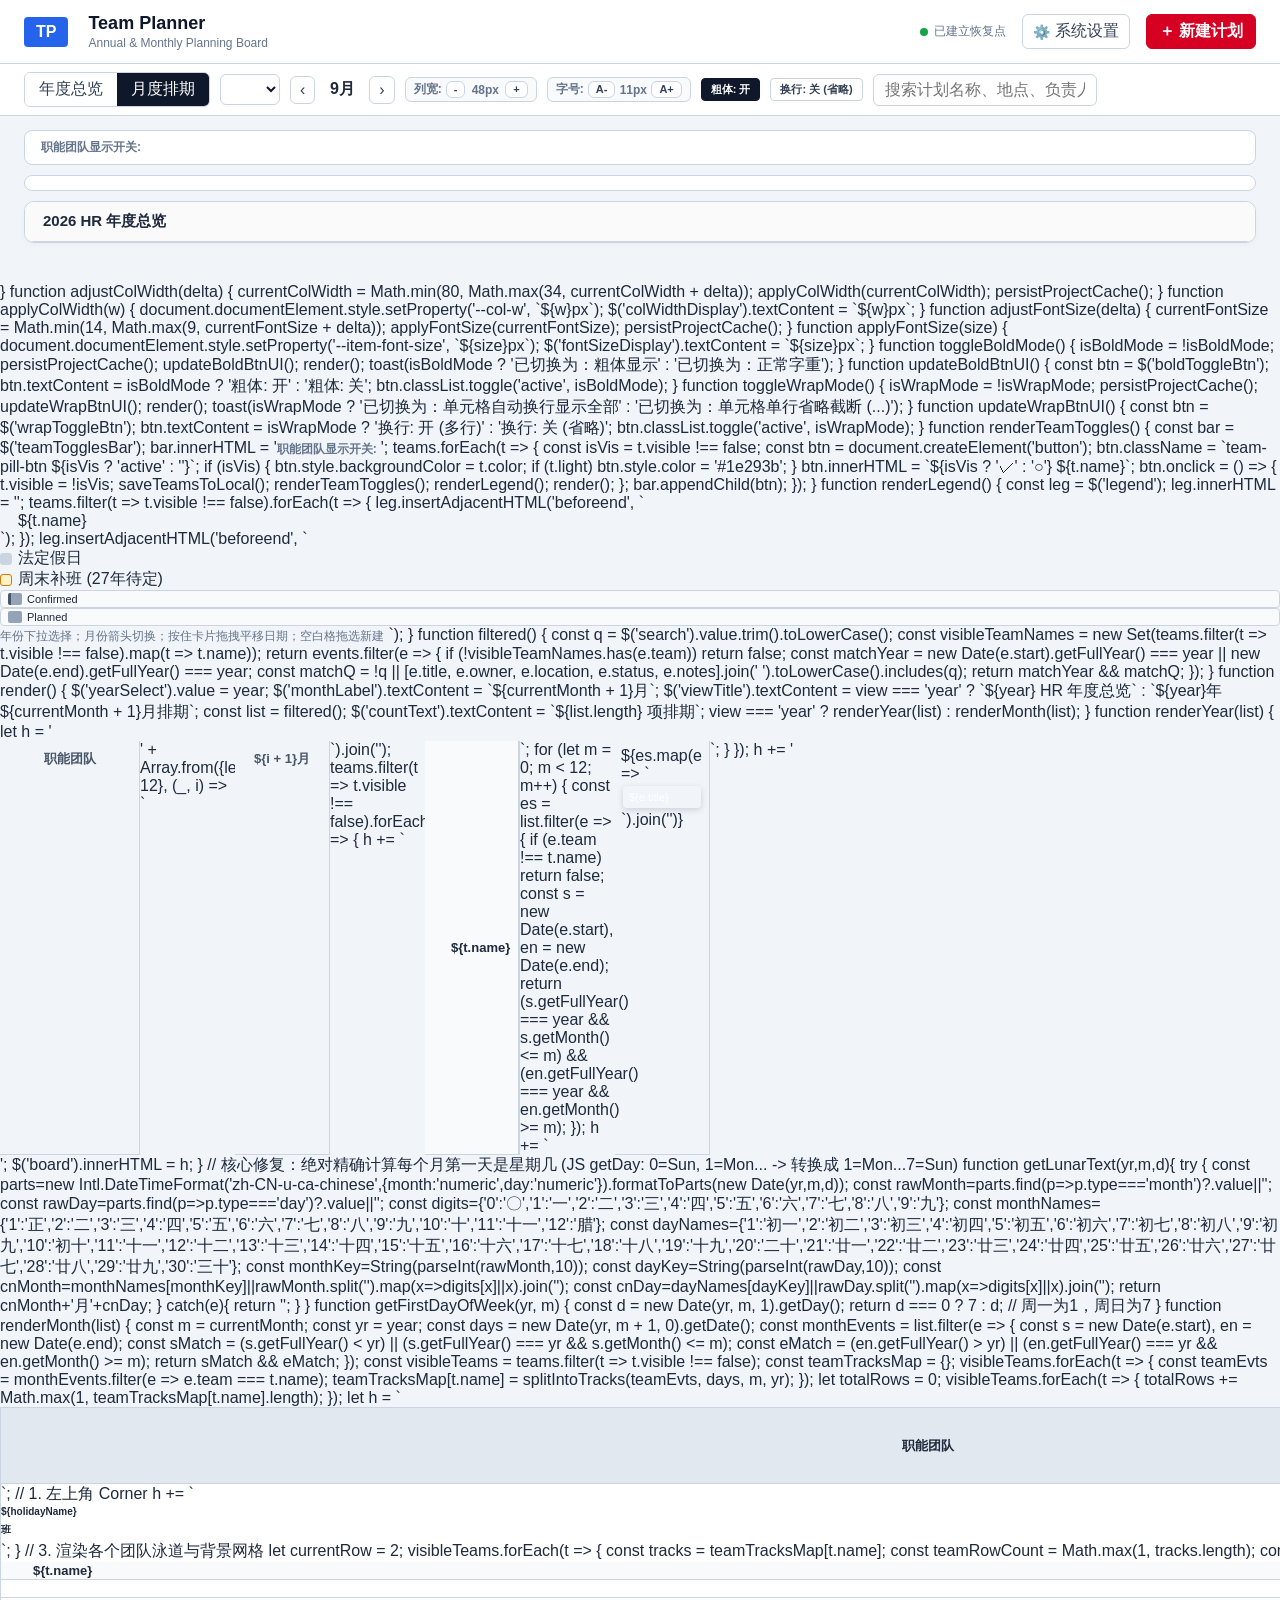
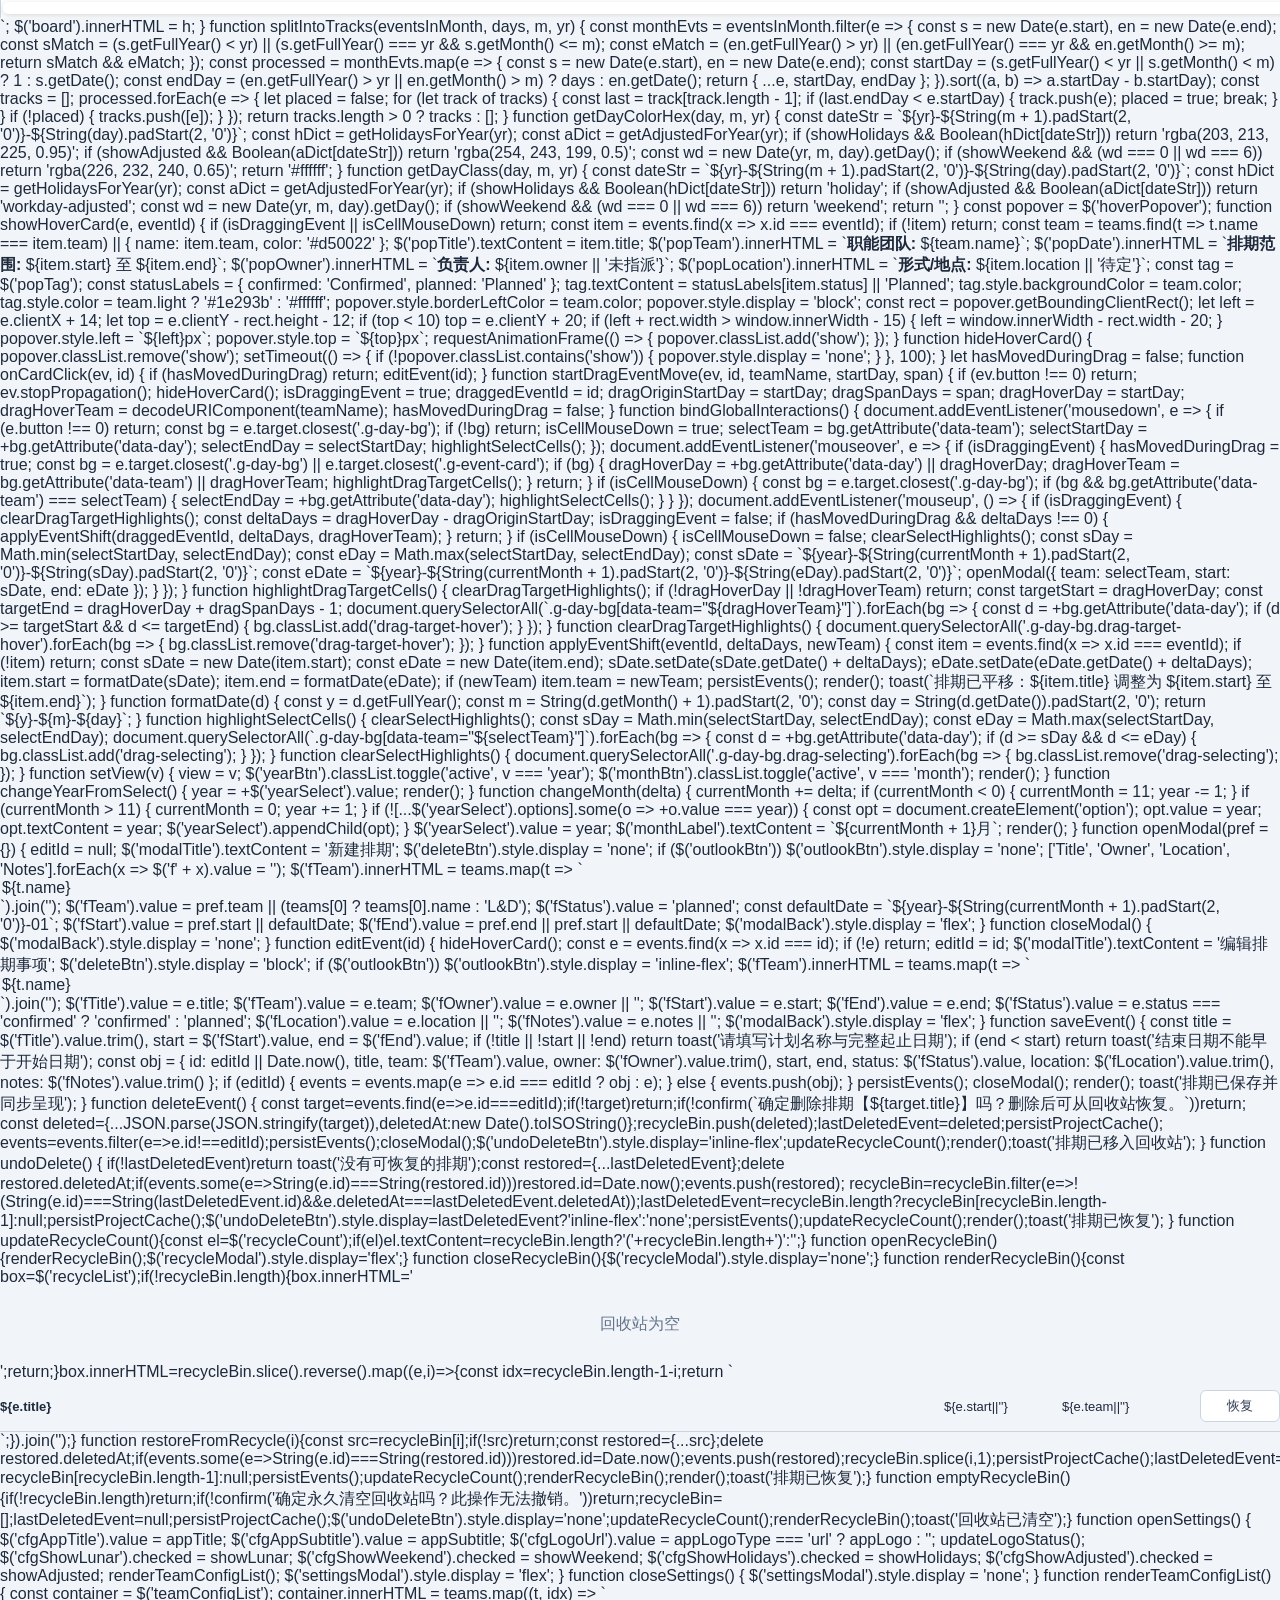
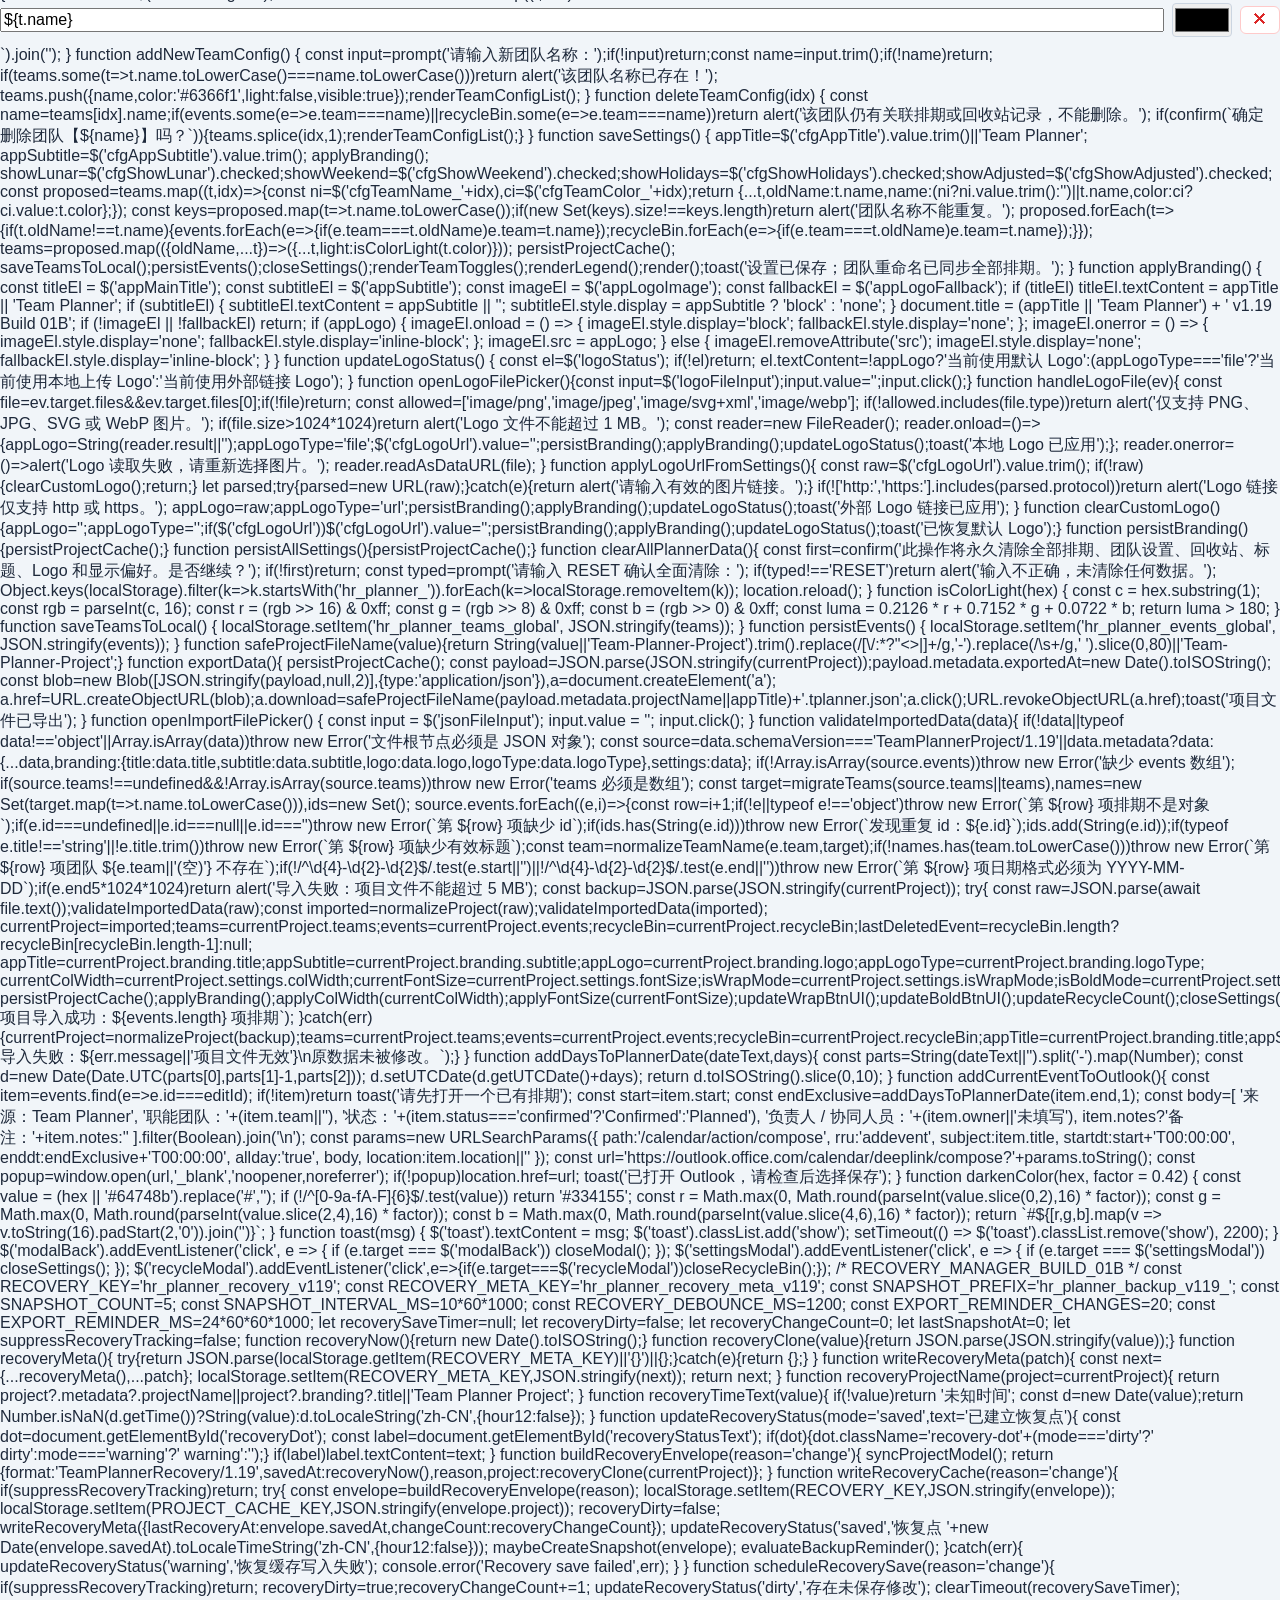
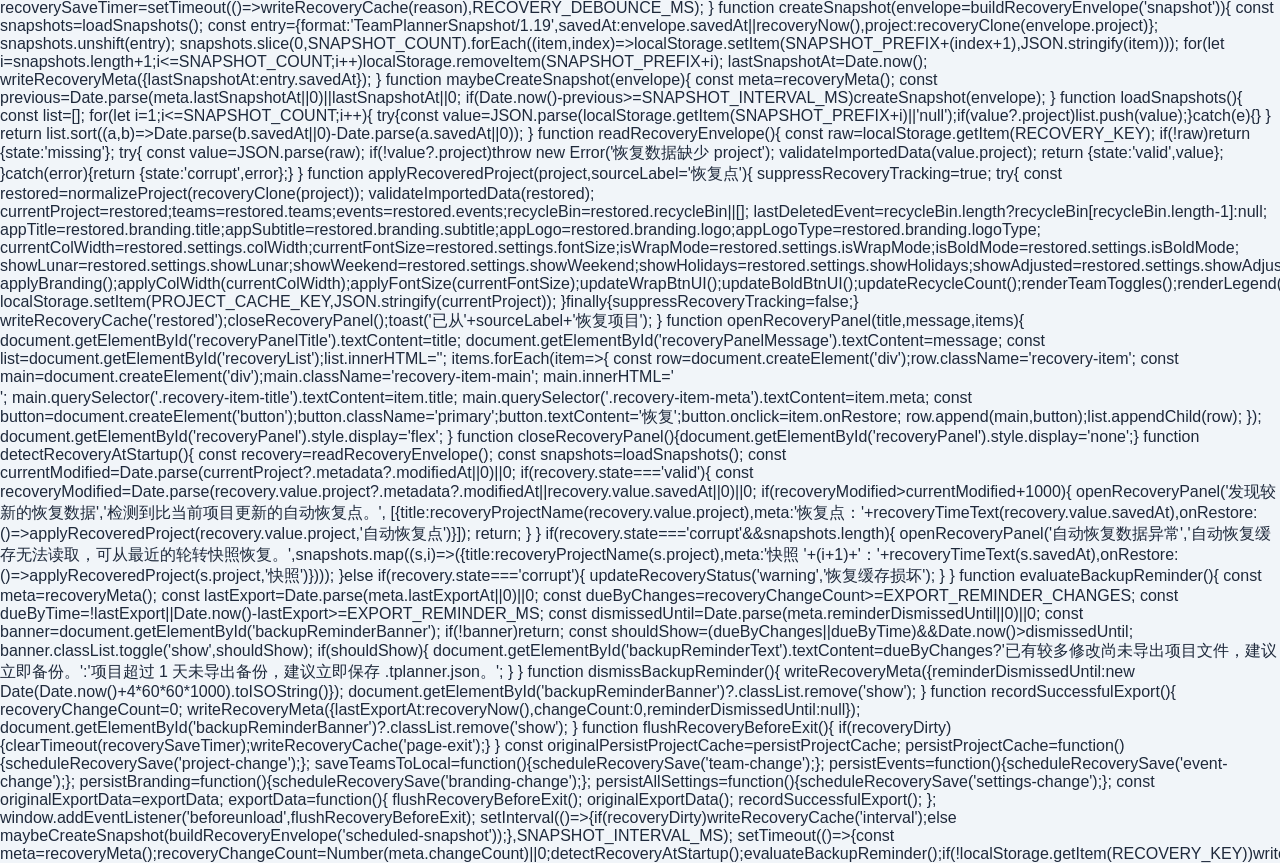
==== commit 297f048d: "chore(html): strip remaining embedded JS and rely on app.js as single source" ====
--- a/index_v1.19_build01b.html
+++ b/index_v1.19_build01b.html
@@ -209,57 +209,7 @@
   </div>
 </div>
 
-<!-- INLINE SCRIPT: 已完全迁移至 app.js。原内联脚本已在仓库中合并为 app.js，已从 HTML 中移除以避免作为普通文本渲染。 -->
-let events=currentProject.events;
-const requiredTeamNames=new Set(events.map(e=>e.team).filter(Boolean));requiredTeamNames.forEach(name=>{if(!teams.some(t=>t.name===name)){const base=defaultTeams.find(t=>t.name===name);teams.push(base?{...base}:{name,color:'#6366f1',light:false,visible:true});}});
-const lab1=events.find(e=>String(e.id)==='404'&&e.title==='Leading a Team Lab 1'&&e.start==='2026-04-20');if(lab1)lab1.team='L&D';
-let appTitle=currentProject.branding.title;
-let appSubtitle=currentProject.branding.subtitle;
-let appLogo=currentProject.branding.logo;
-let appLogoType=currentProject.branding.logoType;
-let currentColWidth=currentProject.settings.colWidth;
-let currentFontSize=currentProject.settings.fontSize;
-let isWrapMode=currentProject.settings.isWrapMode;
-let isBoldMode=currentProject.settings.isBoldMode;
-let showLunar=currentProject.settings.showLunar;
-let showWeekend=currentProject.settings.showWeekend;
-let showHolidays=currentProject.settings.showHolidays;
-let showAdjusted=currentProject.settings.showAdjusted;
-let view='month',year=2026,currentMonth=8,editId=null;
-let recycleBin=currentProject.recycleBin;
-let lastDeletedEvent=recycleBin.length?recycleBin[recycleBin.length-1]:null;
-function syncProjectModel(){currentProject.schemaVersion='TeamPlannerProject/1.19';currentProject.metadata={...(currentProject.metadata||{}),projectName:String(currentProject.metadata?.projectName||appTitle||'Team Planner Project').trim()||'Team Planner Project',version:'1.19',build:'01B',createdAt:currentProject.metadata?.createdAt||new Date().toISOString(),modifiedAt:new Date().toISOString()};currentProject.branding={title:appTitle,subtitle:appSubtitle,logo:appLogo,logoType:appLogoType};currentProject.settings={colWidth:currentColWidth,fontSize:currentFontSize,isWrapMode,isBoldMode,showLunar,showWeekend,showHolidays,showAdjusted};currentProject.teams=teams;currentProject.events=events;currentProject.recycleBin=recycleBin;return currentProject;}
-function persistProjectCache(){syncProjectModel();localStorage.setItem(PROJECT_CACHE_KEY,JSON.stringify(currentProject));}
-persistProjectCache();
-
-const $ = id => document.getElementById(id);
-
-let isDraggingEvent = false;
-let draggedEventId = null;
-let dragOriginStartDay = null;
-let dragSpanDays = null;
-let dragHoverDay = null;
-let dragHoverTeam = null;
-
-let isCellMouseDown = false;
-let selectTeam = null;
-let selectStartDay = null;
-let selectEndDay = null;
-
-function init() {
-  applyBranding();
-  $('yearSelect').innerHTML = Array.from({length: 11}, (_, i) => `<option value="${2023 + i}">${2023 + i}</option>`).join('');
-  $('yearSelect').value = year;
-  $('monthLabel').textContent = `${currentMonth + 1}月`;
-  applyColWidth(currentColWidth);
-  applyFontSize(currentFontSize);
-  updateWrapBtnUI();
-  updateBoldBtnUI();
-  renderTeamToggles();
-  renderLegend();
-  render();
-  bindGlobalInteractions();
-  updateRecycleCount();
+<!-- INLINE SCRIPT 已完全迁移至 app.js。页面已移除所有内联脚本并仅保留 app.js 作为执行入口 -->
 }
 
 function adjustColWidth(delta) {
